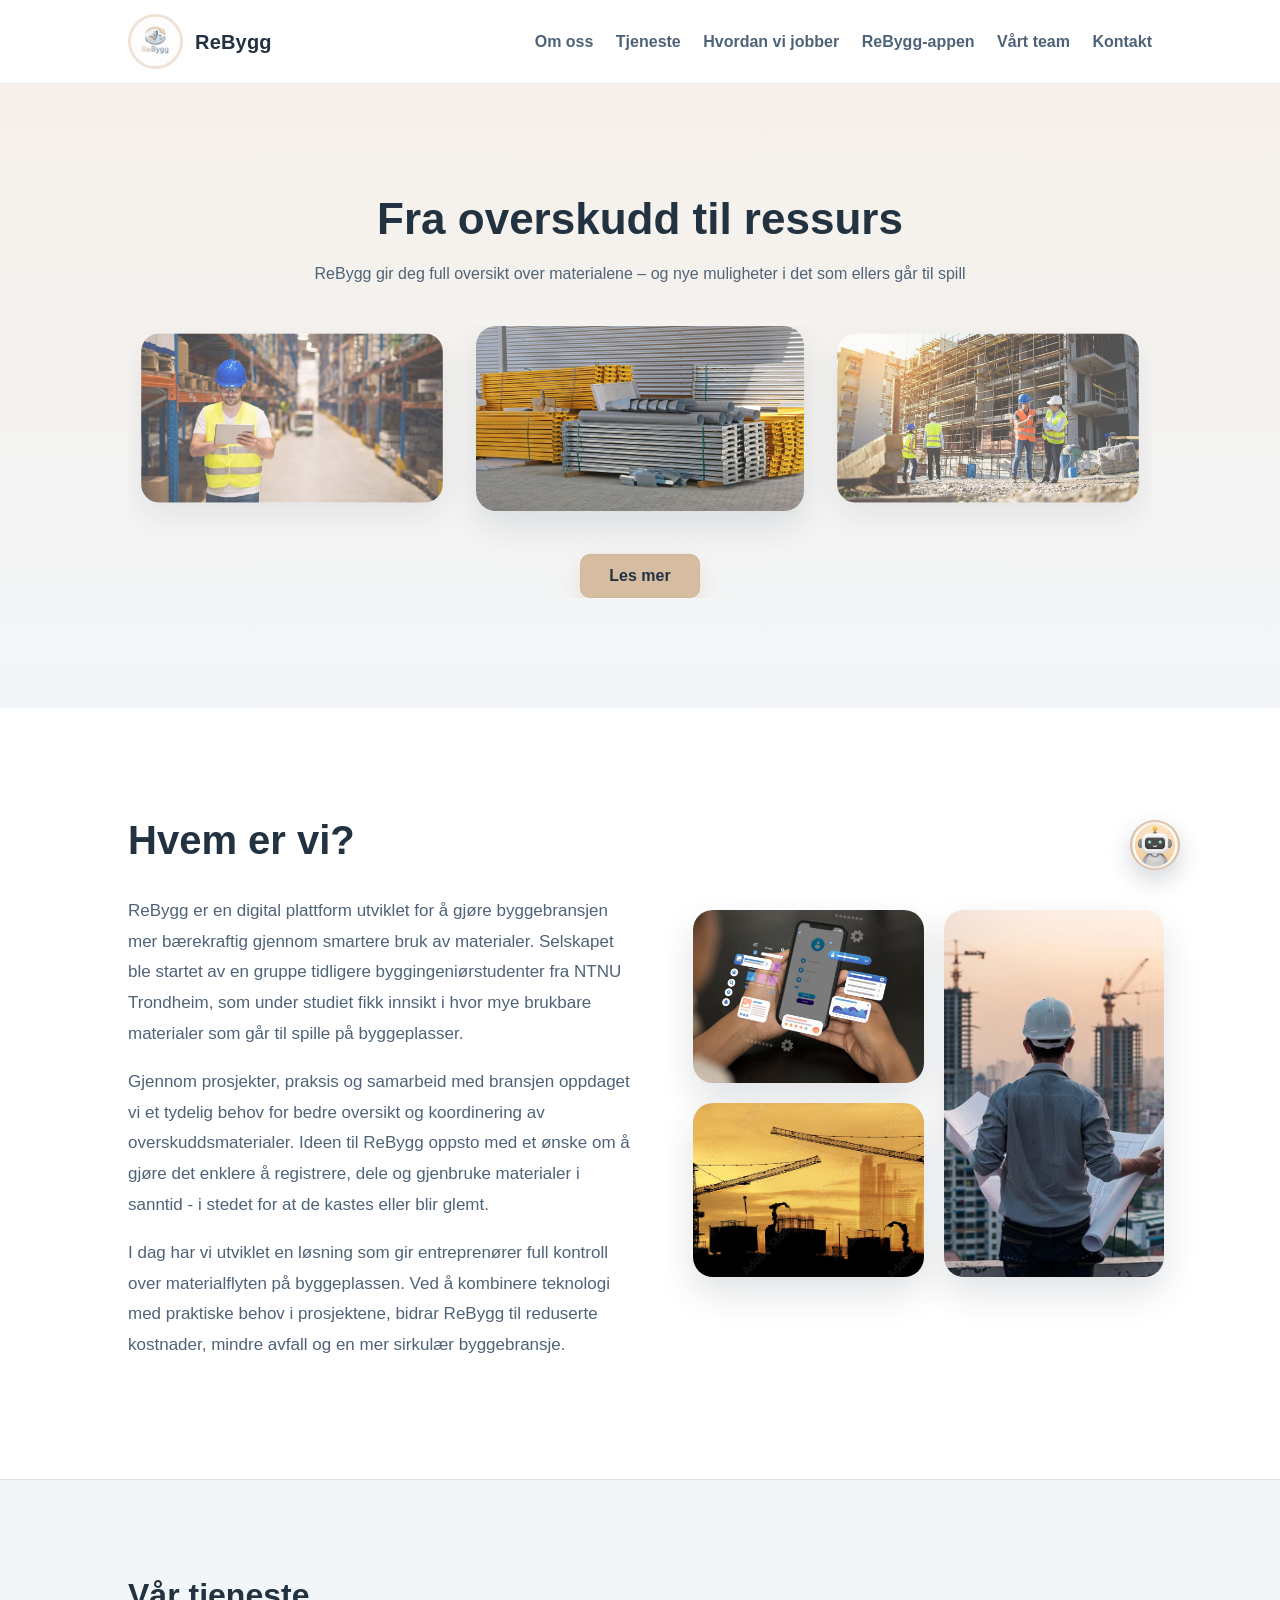
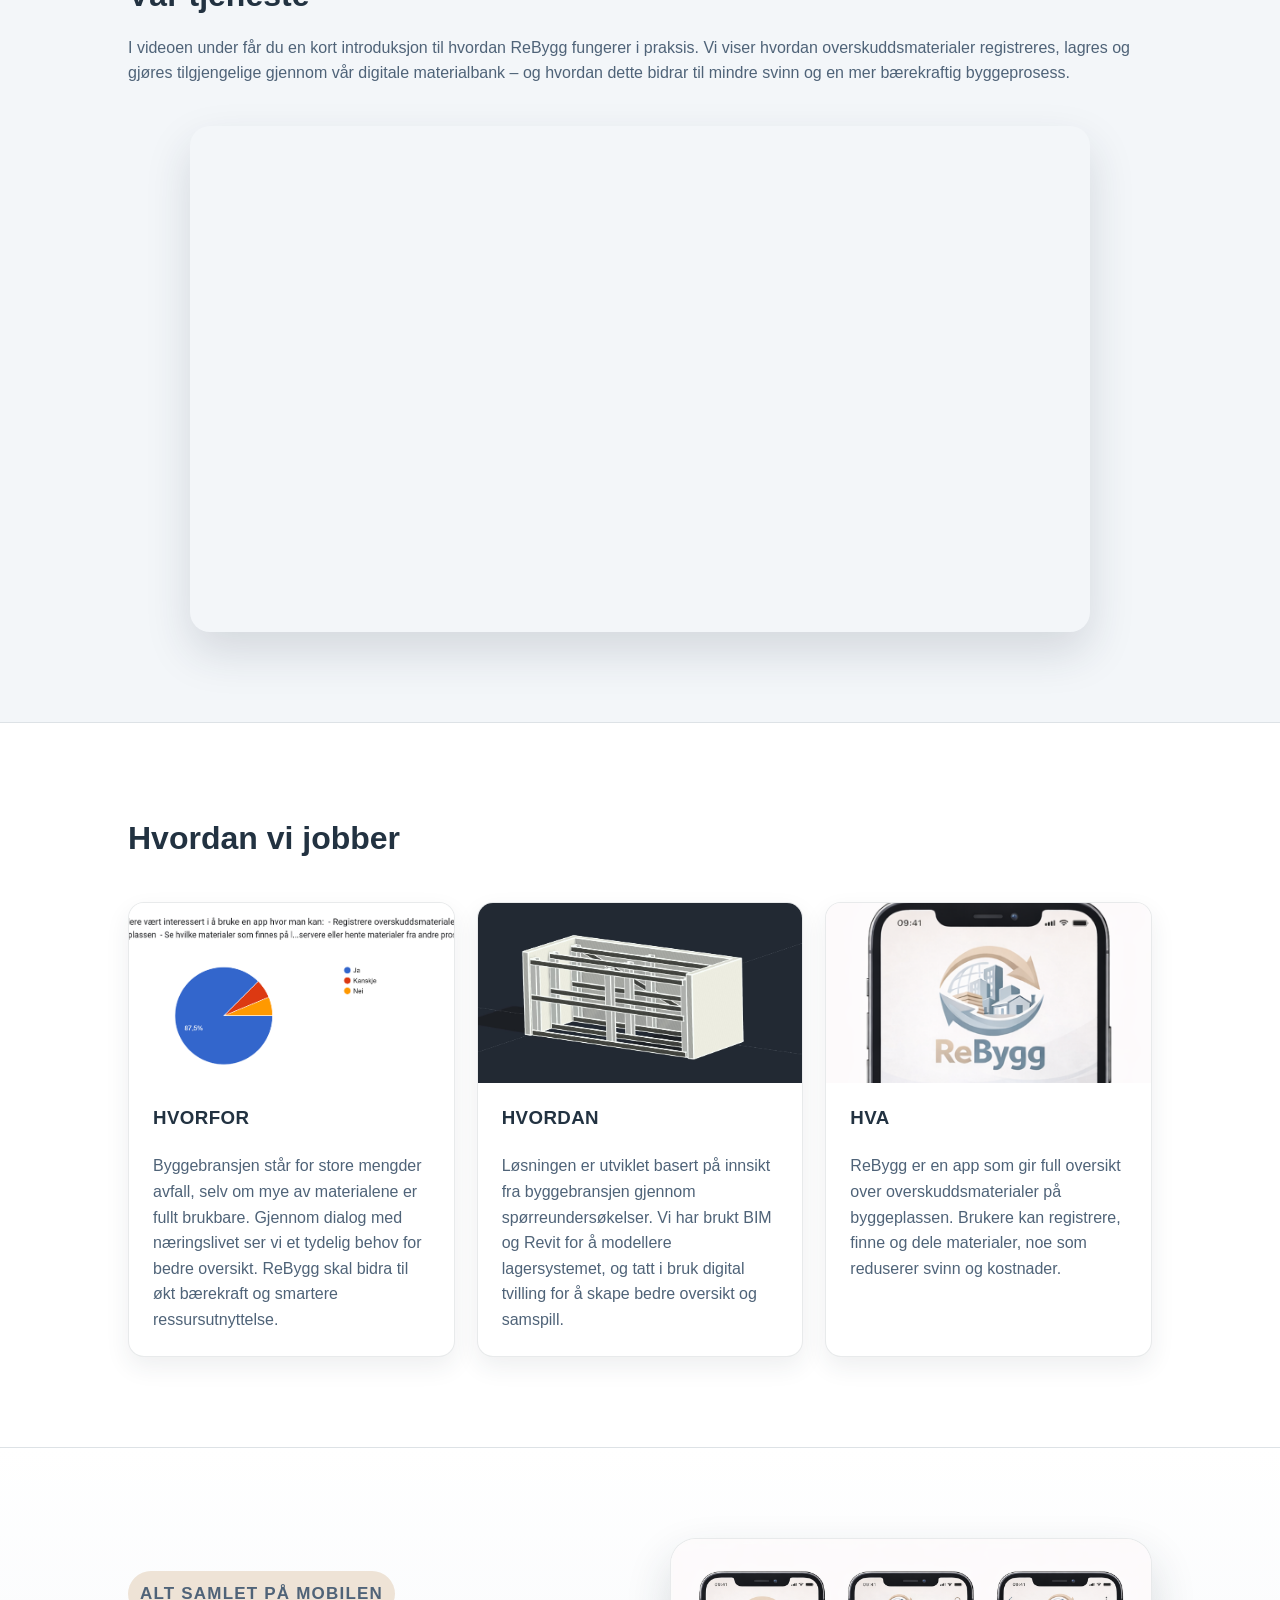
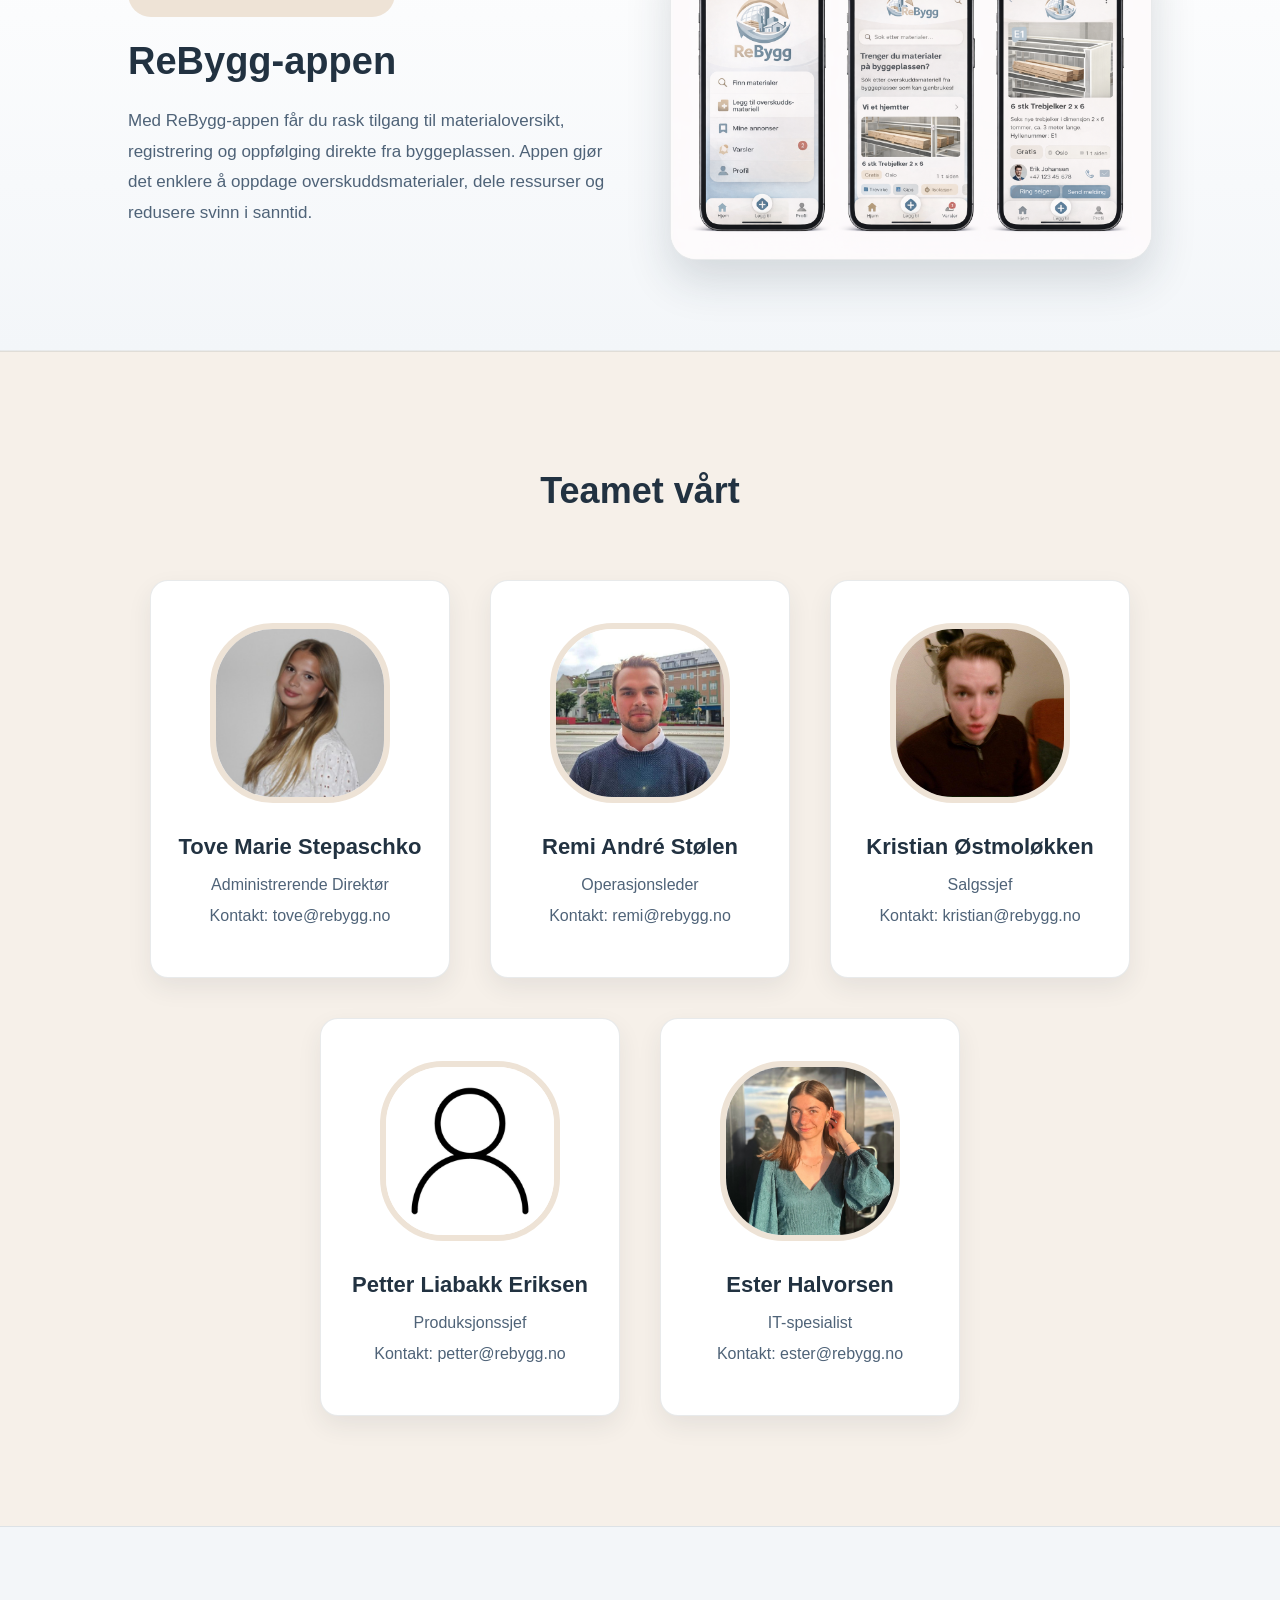
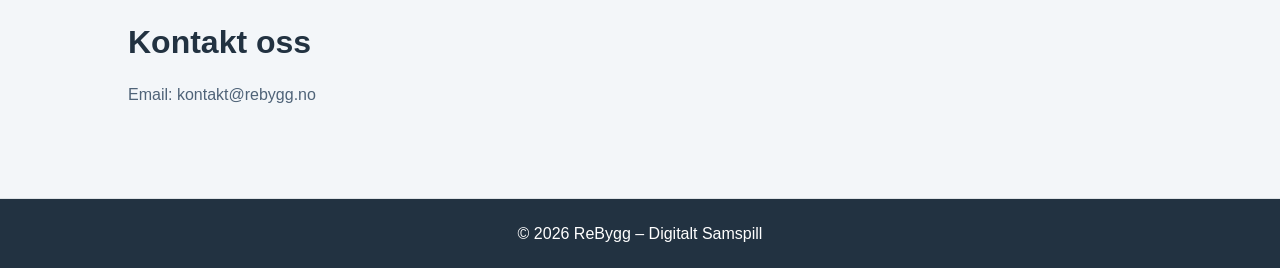
==== index.html @ f6a689b4 "added chatbot" ====
<!DOCTYPE html>
<html lang="no">
<head>
    <meta charset="UTF-8">
    <meta name="viewport" content="width=device-width, initial-scale=1.0">
    <title>ReBygg</title>
    <link rel="stylesheet" href="style.css">
</head>
<body>

    <header>
        <div class="container">
            
            <!-- LOGO -->
            <a href="#" class="logo">
                <img src="logo.png" alt="ReBygg logo" class="logo-img">
                <span class="logo-text">ReBygg</span>
            </a>

            <nav>
                <a href="#about">Om oss</a>
                <a href="#service">Tjeneste</a>
                <a href="#process">Hvordan vi jobber</a>
                <a href="#app">ReBygg-appen</a>
                <a href="#team">Vårt team</a>
                <a href="#contact">Kontakt</a>
            </nav>
        </div>
    </header>

    <section class="hero">
        <div class="container">
            <h1>Fra overskudd til ressurs</h1>
            <p>ReBygg gir deg full oversikt over materialene – og nye muligheter i det som ellers går til spill</p>
            
           <div class="carousel">
                <div class="carousel-track">
                    <div class="carousel-slide"><img src="bilde1.jpg" alt="Bilde 1"></div>
                    <div class="carousel-slide"><img src="bilde2.jpg" alt="Bilde 2"></div>
                    <div class="carousel-slide"><img src="bilde3.jpg" alt="Bilde 3"></div>
                    <div class="carousel-slide"><img src="bilde4.png" alt="Bilde 4"></div>
                    <div class="carousel-slide"><img src="bilde5.jpg" alt="Bilde 5"></div>
                    <div class="carousel-slide"><img src="bilde6.jpg" alt="Bilde 6"></div>
                    <div class="carousel-slide"><img src="bilde7.jpg" alt="Bilde 7"></div>
                    <div class="carousel-slide"><img src="bilde8.jpg" alt="Bilde 8"></div>
                    <div class="carousel-slide"><img src="bilde9.jpg" alt="Bilde 9"></div>
                    <div class="carousel-slide"><img src="bilde10.png" alt="Bilde 10"></div>
    <           /div>
            </div>

            <br>
            <button id="knapp">Les mer</button>
        </div>
    </section>

    <section id="about" class="section about-section">
        <div class="container about-layout">

            <div class="about-text">
                <h2>Hvem er vi?</h2>
                <p>
                    ReBygg er en digital plattform utviklet for å gjøre 
                    byggebransjen mer bærekraftig gjennom smartere bruk av materialer. Selskapet ble startet 
                    av en gruppe tidligere byggingeniørstudenter fra NTNU Trondheim, som under studiet fikk 
                    innsikt i hvor mye brukbare materialer som går til spille på byggeplasser.
                </p>

                <p>
                    Gjennom prosjekter, praksis og samarbeid med bransjen oppdaget vi et 
                    tydelig behov for bedre oversikt og koordinering av overskuddsmaterialer. 
                    Ideen til ReBygg oppsto med et ønske om å gjøre det enklere å registrere, dele og 
                    gjenbruke materialer i sanntid - i stedet for at de kastes eller blir glemt.
                </p>

                <p>
                    I dag har vi utviklet en løsning som gir entreprenører full kontroll over 
                    materialflyten på byggeplassen. Ved å kombinere teknologi med praktiske behov i prosjektene,
                     bidrar ReBygg til reduserte kostnader, mindre avfall og en mer sirkulær byggebransje.
                </p>
            </div>

            <div class="about-images">
                <div class="about-img about-img-1">
                    <img src="hvemervi1.png" alt="ReBygg prosjektbilde 1">
                </div>

                <div class="about-img about-img-2">
                    <img src="hvemervi2.jpg" alt="ReBygg prosjektbilde 2">
                </div>

                <div class="about-img about-img-3">
                    <img src="hvemervi3.png" alt="ReBygg prosjektbilde 3">
                </div>
            </div>

        </div>
    </section>

    <section id="service" class="section light">
    <div class="container">
        <h2>Vår tjeneste</h2>
        <p>
            I videoen under får du en kort introduksjon til hvordan ReBygg fungerer i praksis. 
            Vi viser hvordan overskuddsmaterialer registreres, lagres og gjøres tilgjengelige gjennom vår digitale materialbank – og hvordan dette bidrar til mindre svinn og en mer bærekraftig byggeprosess.
        </p>

        <!-- VIDEO CONTAINER -->
        <div class="video-wrapper">
            <iframe 
                src="https://www.youtube.com/embed/dQw4w9WgXcQ" 
                title="ReBygg presentasjon"
                frameborder="0"
                allowfullscreen>
            </iframe>
        </div>
    </div>
</section>

    <section id="process" class="section">
    <div class="container">
        <h2>Hvordan vi jobber</h2>

        <div class="cards">

            <!-- WHY -->
            <div class="card process-card">
                <div class="card-img">
                    <img src="undersokelse.png" alt="Bærekraft og materialsvinn">
                </div>
                <h3>HVORFOR</h3>
                <p>
                    Byggebransjen står for store mengder avfall, selv om mye av materialene er fullt brukbare.
Gjennom dialog med næringslivet ser vi et tydelig behov for bedre oversikt.
ReBygg skal bidra til økt bærekraft og smartere ressursutnyttelse.
                </p>
            </div>

            <!-- HOW -->
            <div class="card process-card">
                <div class="card-img">
                    <img src="revit.jpg" alt="Revit og BIM modell">
                </div>
                <h3>HVORDAN</h3>
                <p>
                    Løsningen er utviklet basert på innsikt fra byggebransjen gjennom spørreundersøkelser.
                    Vi har brukt BIM og Revit for å modellere lagersystemet,
                    og tatt i bruk digital tvilling for å skape bedre oversikt og samspill.
                </p>
            </div>

            <!-- WHAT -->
            <div class="card process-card">
                <div class="card-img">
                    <img src="litenapp.png" alt="ReBygg app">
                </div>
                <h3>HVA</h3>
                <p>
                    ReBygg er en app som gir full oversikt over overskuddsmaterialer på byggeplassen.
                    Brukere kan registrere, finne og dele materialer, noe som reduserer svinn og kostnader.
                </p>
            </div>

        </div>
    </div>
</section>

<section id="app" class="section app-section">
    <div class="container app-layout">

        <div class="app-text">
            <p class="app-kicker">Alt samlet på mobilen</p>
            <h2>ReBygg-appen</h2>
            <p>
                Med ReBygg-appen får du rask tilgang til materialoversikt, registrering og oppfølging
                direkte fra byggeplassen. Appen gjør det enklere å oppdage overskuddsmaterialer,
                dele ressurser og redusere svinn i sanntid.
            </p>
        </div>

        <div class="app-image">
            <img src="app.png" alt="Visning av ReBygg-appen">
        </div>

    </div>
</section>


  <!-- TEAM SECTION -->
     <section id="team" class="team">
        <div class="container">
            <h2>Teamet vårt</h2>

            <div class="team-grid">

                <div class="team-card">
                    <img src="tove.jpg" alt="Tove Marie Stepaschko">
                    <h3>Tove Marie Stepaschko</h3>
                    <p>Administrerende Direktør</p>
                    <p>Kontakt: tove@rebygg.no</p>
                </div>

                <div class="team-card">
                    <img src="remi.jpg" alt="Remi André Stølen">
                    <h3>Remi André Stølen</h3>
                    <p>Operasjonsleder</p>
                    <p>Kontakt: remi@rebygg.no</p>
                </div>

                <div class="team-card">
                    <img src="kristian.jpg" alt="Kristian Østmoløkken">
                    <h3>Kristian Østmoløkken</h3>
                    <p>Salgssjef</p>
                    <p>Kontakt: kristian@rebygg.no</p>
                </div>

                <div class="team-card">
                    <img src="profile-icon.jpg" alt="Petter Liabakk Eriksen">
                    <h3>Petter Liabakk Eriksen</h3>
                    <p>Produksjonssjef</p>
                    <p>Kontakt: petter@rebygg.no</p>
                </div>

                <div class="team-card">
                    <img src="ester.jpg" alt="Ester Halvorsen">
                    <h3>Ester Halvorsen</h3>
                    <p>IT-spesialist</p>
                    <p>Kontakt: ester@rebygg.no</p>
                </div>

            </div>
        </div>
    </section>

    <section id="contact" class="section light">
        <div class="container">
            <h2>Kontakt oss</h2>
            <p>Email: kontakt@rebygg.no</p>
        </div>
    </section>

  

    <footer>
        <p>© 2026 ReBygg – Digitalt Samspill</p>
    </footer>

<button id="chatBtn" class="chat-btn">
    <img src="chatbot3.png" alt="Chat">
</button>

<div id="chatBox" class="chat-box">

    <!-- Header -->
    <div class="chat-header">
        <span>ReBygg-botten</span>
        <button id="closeChat">✕</button>
    </div>

    <!-- Meldinger -->
    <div class="chat-messages" id="chatMessages">
    <div class="bot-message" id="botMessage"></div>
</div>
    <!-- Knapper -->
   <div class="chat-options" id="chatOptions">
    <button class="chat-option" data-question="Hva er ReBygg?">Hva er ReBygg?</button>
    <button class="chat-option" data-question="Hvordan fungerer appen?">Hvordan fungerer appen?</button>
    <button class="chat-option" data-question="Hvorfor er dette bærekraftig?">Hvorfor er dette bærekraftig?</button>
    <button class="chat-option" data-question="Kontakt oss">Kontakt oss</button>
</div>

</div>

<button id="toTopBtn" class="to-top-btn" aria-label="Til toppen">↑</button>

    <script src="script.js"></script>
</body>
</html>
---- style.css ----
/* =======================
   REBYGG – NYTT TEMA (LOGO-PALETT)
   Beige/sand + blågrå
   ======================= */

:root{
  /* Hovedpalett (fra logo) */
  --sand-50:  #f6f0e9;
  --sand-100: #eee3d6;
  --sand-200: #e3d2bf;
  --sand-300: #d6bda1;

  --slate-50:  #f3f6f9;
  --slate-100: #e7edf3;
  --slate-200: #cfd9e3;
  --slate-300: #aebdcd;
  --slate-500: #7f93a8;
  --slate-700: #4f6378;
  --slate-900: #223241;

  /* Brukes i UI */
  --bg:        #ffffff;
  --surface:   var(--slate-50);
  --surface-2: var(--sand-50);

  --text:      var(--slate-900);
  --muted:     var(--slate-700);

  --accent:    var(--sand-300);   /* “sand” CTA */
  --accent-2:  var(--slate-500);  /* blågrå */
  --border:    rgba(34,50,65,0.10);

  --shadow:    0 14px 35px rgba(34,50,65,0.10);
  --shadow-sm: 0 10px 25px rgba(34,50,65,0.08);

  --radius:    16px;
  --radius-sm: 12px;
}

*{
  margin: 0;
  padding: 0;
  box-sizing: border-box;
}

html{
  scroll-behavior: smooth;
}

body{
  font-family: Arial, sans-serif;
  line-height: 1.6;
  background: var(--bg);
  color: var(--text);
}

.container{
  width: 80%;
  margin: auto;
}

/* ---------------- HEADER ---------------- */

header{
  background: rgba(255,255,255,0.86);
  border-bottom: 1px solid var(--border);
  padding: 14px 0;
  position: sticky;
  top: 0;
  z-index: 1000;
  backdrop-filter: blur(10px);
}

header .container{
  display: flex;
  justify-content: space-between;
  align-items: center;
  gap: 18px;
}

/* Logo-område (tekst + bilde) */
.logo{
  display: flex;
  align-items: center;
  gap: 12px;
  color: var(--text);
  letter-spacing: 0.2px;
}

/* Selve logo-bildet (øverst venstre) */
.logo-img {
    height: 55px;
    width: 55px;
    object-fit: cover;
    border-radius: 50%;
    border: 3px solid #eee3d6; /* sand-farge fra paletten */
}

/* Hvis du fortsatt vil vise firmatekst ved siden av logoen */
.logo-text{
  font-size: 20px;
  font-weight: 700;
}

nav a{
  color: var(--slate-700);
  margin-left: 18px;
  text-decoration: none;
  transition: 0.2s ease;
  font-weight: 600;
}

nav a:hover{
  color: var(--slate-900);
  opacity: 0.95;
}

/* ---------------- HERO ---------------- */

.hero{
  background: linear-gradient(180deg, var(--sand-50), var(--slate-50));
  padding: 110px 0;
  text-align: center;
}

.hero h1{
  font-size: 44px;
  line-height: 1.15;
  margin-bottom: 16px;
  color: var(--slate-900);
}

.hero p{
  color: var(--muted);
  max-width: 760px;
  margin: 0 auto;
}

.hero button{
  margin-top: 18px;
  padding: 12px 28px;
  background: var(--accent);
  color: var(--slate-900);
  border: 1px solid rgba(0,0,0,0.04);
  cursor: pointer;
  font-size: 16px;
  border-radius: 10px;
  font-weight: 700;
  transition: 0.2s ease;
  box-shadow: 0 10px 22px rgba(214,189,161,0.35);
}

.hero button:hover{
  transform: translateY(-2px);
  filter: brightness(0.98);
}

/* ---------------- SECTIONS ---------------- */

.section{
  padding: 90px 0;
}

.section h2{
  font-size: 32px;
  margin-bottom: 14px;
  color: var(--slate-900);
}

.section p{
  color: var(--muted);
}

.light{
  background: var(--surface);
  border-top: 1px solid var(--border);
  border-bottom: 1px solid var(--border);
}

/* ---------------- “HVORDAN VI JOBBER” CARDS ---------------- */

.cards{
  display: flex;
  gap: 22px;
  margin-top: 38px;
}

.card{
  background: #fff;
  padding: 32px;
  flex: 1;
  border-radius: var(--radius);
  border: 1px solid var(--border);
  box-shadow: var(--shadow-sm);
  transition: 0.2s ease;
}

.card h3{
  color: var(--slate-900);
  margin-bottom: 10px;
  letter-spacing: 0.4px;
}

.card p{
  color: var(--muted);
}

.card:hover{
  transform: translateY(-5px);
  box-shadow: var(--shadow);
}

/* ---------------- TEAM SECTION ---------------- */

.team{
  padding: 110px 0;
  background: var(--surface-2);
  text-align: center;
  border-top: 1px solid var(--border);
}

.team h2{
  margin-bottom: 60px;
  font-size: 36px;
  color: var(--slate-900);
}

.team-grid{
  display: flex;
  flex-wrap: wrap;
  justify-content: center;
  gap: 40px;
  max-width: 1040px;
  margin: 0 auto;
}

.team-card{
  background: #fff;
  padding: 42px 22px;
  border-radius: 18px;
  width: 300px;
  border: 1px solid var(--border);
  box-shadow: var(--shadow-sm);
  transition: 0.25s ease;
}

.team-card:hover{
  transform: translateY(-6px);
  box-shadow: var(--shadow);
}

.team-card img{
  width: 180px;
  height: 180px;
  border-radius: 35%;
  object-fit: cover;
  margin-bottom: 18px;
  transition: 0.3s ease;
  border: 6px solid var(--sand-100);
}

.team-card h3{
  font-size: 22px;
  margin-bottom: 8px;
  color: var(--slate-900);
}

.team-card p{
  margin-bottom: 6px;
  color: var(--muted);
}

/* ---------------- FOOTER ---------------- */

footer{
  background: var(--slate-900);
  color: #fff;
  text-align: center;
  padding: 22px;
}

/* ---------------- RESPONSIVE ---------------- */

@media (max-width: 900px){
  .cards{
    flex-direction: column;
  }

  .hero h1{
    font-size: 38px;
  }
}

@media (max-width: 650px){
  .container{
    width: 90%;
  }

  header .container{
    flex-direction: column;
    align-items: flex-start;
  }

  nav{
    width: 100%;
  }

  nav a{
    margin-left: 0;
    margin-right: 14px;
    display: inline-block;
    padding: 6px 0;
  }

  .team-card img{
  width: 100px;
  height: 100px;
  border-radius: 50%; /* valgfritt: gjør dem runde */
  object-fit: cover;
  margin-bottom: 18px;
  border: 4px solid var(--sand-100);
  }
}

/* ---------------- VIDEO SECTION ---------------- */

.video-wrapper {
    margin-top: 40px;
    position: relative;
    width: 100%;
    max-width: 900px;
    margin-left: auto;
    margin-right: auto;
    aspect-ratio: 16 / 9;
    border-radius: 20px;
    overflow: hidden;
    box-shadow: 0 20px 45px rgba(34,50,65,0.15);
}

.video-wrapper iframe {
    width: 100%;
    height: 100%;
    border: none;
}

/* 🔥 KARUSELL */

/* 🔥 KARUSELL */

/* ---------------- KARUSELL ---------------- */

.carousel {
  width: min(100%, 1500px);
  margin: 40px auto 0;
  overflow: hidden;
  position: relative;
}

.carousel-track {
  display: flex;
  gap: 20px;
  transition: transform 0.6s ease;
  align-items: center;
}

.carousel-slide {
  flex: 0 0 calc((100% - 40px) / 3); /* 3 bilder på desktop */
  aspect-ratio: 16 / 9; /* stående bilder */
  border-radius: 20px;
  overflow: hidden;
  opacity: 0.55;
  transform: scale(0.9);
  transition: transform 0.5s ease, opacity 0.5s ease;
  box-shadow: 0 14px 35px rgba(34,50,65,0.12);
  background: var(--surface);
}

.carousel-slide img {
  width: 100%;
  height: 100%;
  object-fit: cover;
  display: block;
}

/* Midtbilde i fokus */
.carousel-slide.center {
  opacity: 1;
  transform: scale(1);
}

/* Litt mindre fokus på sidene */
.carousel-slide.side {
  opacity: 0.7;
  transform: scale(0.92);
}

@media (max-width: 768px) {
  .carousel {
    width: min(100%, 420px);
  }

  .carousel-track {
    gap: 0;
  }

  .carousel-slide {
    flex: 0 0 100%; /* 1 bilde om gangen */
    aspect-ratio: 3 / 4;
    opacity: 1;
    transform: scale(1);
    border-radius: 18px;
  }
}

/* ---------------- ABOUT / HVEM ER VI ---------------- */

.about-section {
  padding: 100px 0;
}

.about-layout {
  display: grid;
  grid-template-columns: 1.1fr 1fr;
  gap: 60px;
  align-items: center;
}

.about-text h2 {
  font-size: 40px;
  margin-bottom: 24px;
  color: var(--slate-900);
}

.about-text p {
  color: var(--muted);
  margin-bottom: 18px;
  line-height: 1.8;
  font-size: 17px;
}

/* Bildecollage */
.about-images {
  display: grid;
  grid-template-columns: 1fr 0.9fr;
  grid-template-rows: 1fr 1fr;
  gap: 20px;
  align-items: stretch;
}

/* Felles bildestil */
.about-img {
  overflow: hidden;
  border-radius: 20px;
  box-shadow: 0 16px 35px rgba(34,50,65,0.14);
  background: var(--surface);
}

.about-img img {
  width: 100%;
  height: 100%;
  display: block;
  object-fit: cover;
}

/* Øverst venstre */
.about-img-1 {
  grid-column: 1;
  grid-row: 1;
  aspect-ratio: 4 / 3;
}

/* Nederst venstre */
.about-img-2 {
  grid-column: 1;
  grid-row: 2;
  aspect-ratio: 4 / 3;
}

/* Høyt bilde til høyre */
.about-img-3 {
  grid-column: 2;
  grid-row: 1 / span 2;
  aspect-ratio: 3 / 5;
}

/* ---------------- RESPONSIVE ---------------- */

@media (max-width: 950px) {
  .about-layout {
    grid-template-columns: 1fr;
    gap: 40px;
  }

  .about-images {
    max-width: 700px;
    margin: 0 auto;
  }
}

@media (max-width: 650px) {
  .about-text h2 {
    font-size: 32px;
  }

  .about-images {
    grid-template-columns: 1fr;
    grid-template-rows: auto;
    gap: 18px;
  }

  .about-img-1,
  .about-img-2,
  .about-img-3 {
    grid-column: auto;
    grid-row: auto;
    aspect-ratio: 16 / 10;
  }
}

/* ---------------- REBYGG-APPEN ---------------- */

.app-section{
  background: linear-gradient(180deg, #fff, var(--surface));
  border-top: 1px solid var(--border);
  border-bottom: 1px solid var(--border);
}

.app-layout{
  display: grid;
  grid-template-columns: 1fr 1fr;
  gap: 60px;
  align-items: center;
}

.app-text h2{
  font-size: 38px;
  margin-bottom: 14px;
  color: var(--slate-900);
}

.app-kicker{
  display: inline-block;
  margin-bottom: 14px;
  font-size: 13px;
  font-weight: 700;
  letter-spacing: 1.2px;
  text-transform: uppercase;
  color: var(--slate-700);
  background: var(--sand-100);
  padding: 8px 12px;
  border-radius: 999px;
}

.app-text p{
  font-size: 17px;
  line-height: 1.8;
  color: var(--muted);
  max-width: 560px;
}

.app-image{
  display: flex;
  justify-content: center;
}

.app-image img{
  width: 100%;
  max-width: 1500px;
  border-radius: 26px;
  box-shadow: 0 20px 45px rgba(34,50,65,0.16);
  border: 1px solid var(--border);
  background: #fff;
}

/* Responsive */
@media (max-width: 950px){
  .app-layout{
    grid-template-columns: 1fr;
    gap: 36px;
    text-align: center;
  }

  .app-text p{
    margin: 0 auto;
  }

  .app-image img{
    max-width: 320px;
  }
}

/* ---------------- HEADER BUTTON ---------------- */

.nav-button{
  margin-left: 18px;
  padding: 10px 18px;
  background: var(--accent);
  color: var(--slate-900);
  border-radius: 999px;
  text-decoration: none;
  font-weight: 700;
  font-size: 14px;
  border: 1px solid rgba(0,0,0,0.05);
  transition: all 0.2s ease;
  box-shadow: 0 8px 18px rgba(214,189,161,0.35);
}

.nav-button:hover{
  transform: translateY(-2px);
  filter: brightness(0.97);
}

.nav-button{
  display: inline-block;
  margin-top: 10px;
}

/* ---------------- PROCESS CARDS MED BILDE ---------------- */

.process-card{
  padding: 0;
  overflow: hidden;
}

/* Bilde øverst */
.card-img{
  width: 100%;
  height: 180px;
  overflow: hidden;
}

.card-img img{
  width: 100%;
  height: 100%;
  object-fit: cover;
  display: block;
}

/* Tekst */
.process-card h3{
  padding: 20px 24px 0;
}

.process-card p{
  padding: 10px 24px 24px;
}

.logo{
  display: flex;
  align-items: center;
  gap: 12px;
  color: var(--text);
  letter-spacing: 0.2px;
  text-decoration: none; /* 🔥 fjerner understrek */
}

/* ---------------- SCROLL TO TOP BUTTON ---------------- */

.to-top-btn{
  position: fixed;
  bottom: 30px;
  right: 30px;
  width: 50px;
  height: 50px;
  border-radius: 50%;
  border: none;
  background: #d6bda1; /* 🔥 din farge */
  color: var(--slate-900);
  font-size: 20px;
  font-weight: bold;
  cursor: pointer;
  box-shadow: 0 10px 25px rgba(34,50,65,0.2);
  display: none;
  align-items: center;
  justify-content: center;
  transition: all 0.3s ease;
  z-index: 999;
}

.to-top-btn:hover{
  transform: translateY(-3px);
  filter: brightness(0.95);
}

/* ---------------- CHAT BUTTON ---------------- */

.chat-btn{
  position: fixed;
  bottom: 30px;
  right: 100px; /* litt til venstre for pilen */
  width: 50px;
  height: 50px;
  border-radius: 50%;
  border: none;
  background: var(--accent); /* samme som pil */
  display: flex;
  align-items: center;
  justify-content: center;
  cursor: pointer;
  box-shadow: 0 10px 25px rgba(34,50,65,0.2);
  transition: all 0.3s ease;
  z-index: 999;
}

.chat-btn img{
  width: 50px;
  height: 50px;
}

.chat-btn:hover{
  transform: translateY(-3px);
  filter: brightness(0.95);
}


/* ---------------- CHAT BOX ---------------- */
.chat-box{
  position: fixed;
  bottom: 100px;
  right: 30px;
  width: 320px;
  background: #fff;
  border-radius: 20px;
  box-shadow: 0 22px 45px rgba(34,50,65,0.18);
  border: 1px solid var(--border);
  overflow: hidden;
  z-index: 1000;

  opacity: 0;
  transform: translateY(20px) scale(0.95);
  pointer-events: none;
  transition: opacity 0.3s ease, transform 0.3s ease;
}

.chat-box.open{
  opacity: 1;
  transform: translateY(0) scale(1);
  pointer-events: auto;
}

/* Header */
.chat-header{
  background: linear-gradient(180deg, var(--sand-100), var(--accent));
  padding: 12px 14px;
  font-weight: 700;
  font-size: 14px; /* litt mindre */
  display: flex;
  justify-content: space-between;
  align-items: center;
  color: var(--slate-900);
  border-bottom: 1px solid rgba(34,50,65,0.08);
}

.chat-header button{
  background: rgba(255,255,255,0.35);
  border: none;
  width: 28px;
  height: 28px;
  border-radius: 50%;
  cursor: pointer;
  font-size: 14px;
  color: var(--slate-900);
  transition: all 0.2s ease;
}

.chat-header button:hover{
  background: rgba(255,255,255,0.6);
  transform: scale(1.05);
}

/* Meldinger */
.chat-messages{
  padding: 14px;
  max-height: 220px;
  overflow-y: auto;
  background: #fff;
  font-size: 13px; /* 🔥 mindre tekst */
  line-height: 1.4;
}

.bot-message{
  background: var(--surface);
  padding: 10px 12px;
  border-radius: 12px;
  margin-bottom: 10px;
  color: var(--slate-900);
  border: 1px solid rgba(34,50,65,0.06);
  box-shadow: 0 4px 10px rgba(34,50,65,0.04);
  font-size: 13px;
}

/* Knapper */
.chat-options{
  padding: 10px;
  display: flex;
  flex-direction: column;
  gap: 8px;
  background: linear-gradient(180deg, #fff, var(--sand-50));
  border-top: 1px solid rgba(34,50,65,0.06);
}

.chat-option{
  background: #fff;
  border: 1px solid rgba(34,50,65,0.08);
  padding: 10px 12px;
  border-radius: 10px;
  cursor: pointer;
  font-size: 13px; /* 🔥 mindre tekst */
  color: var(--slate-900);
  text-align: left;
  transition: all 0.22s ease;
  box-shadow: 0 4px 8px rgba(34,50,65,0.04);
}

.chat-option:hover{
  background: var(--accent);
  transform: translateY(-1px);
  box-shadow: 0 8px 16px rgba(34,50,65,0.08);
}

.user-message{
  background: var(--accent);
  color: var(--slate-900);
  padding: 10px 12px;
  border-radius: 12px;
  margin-bottom: 10px;
  margin-left: auto;
  max-width: 85%;
  width: fit-content;
  box-shadow: 0 4px 10px rgba(34,50,65,0.04);
  font-size: 13px;
}
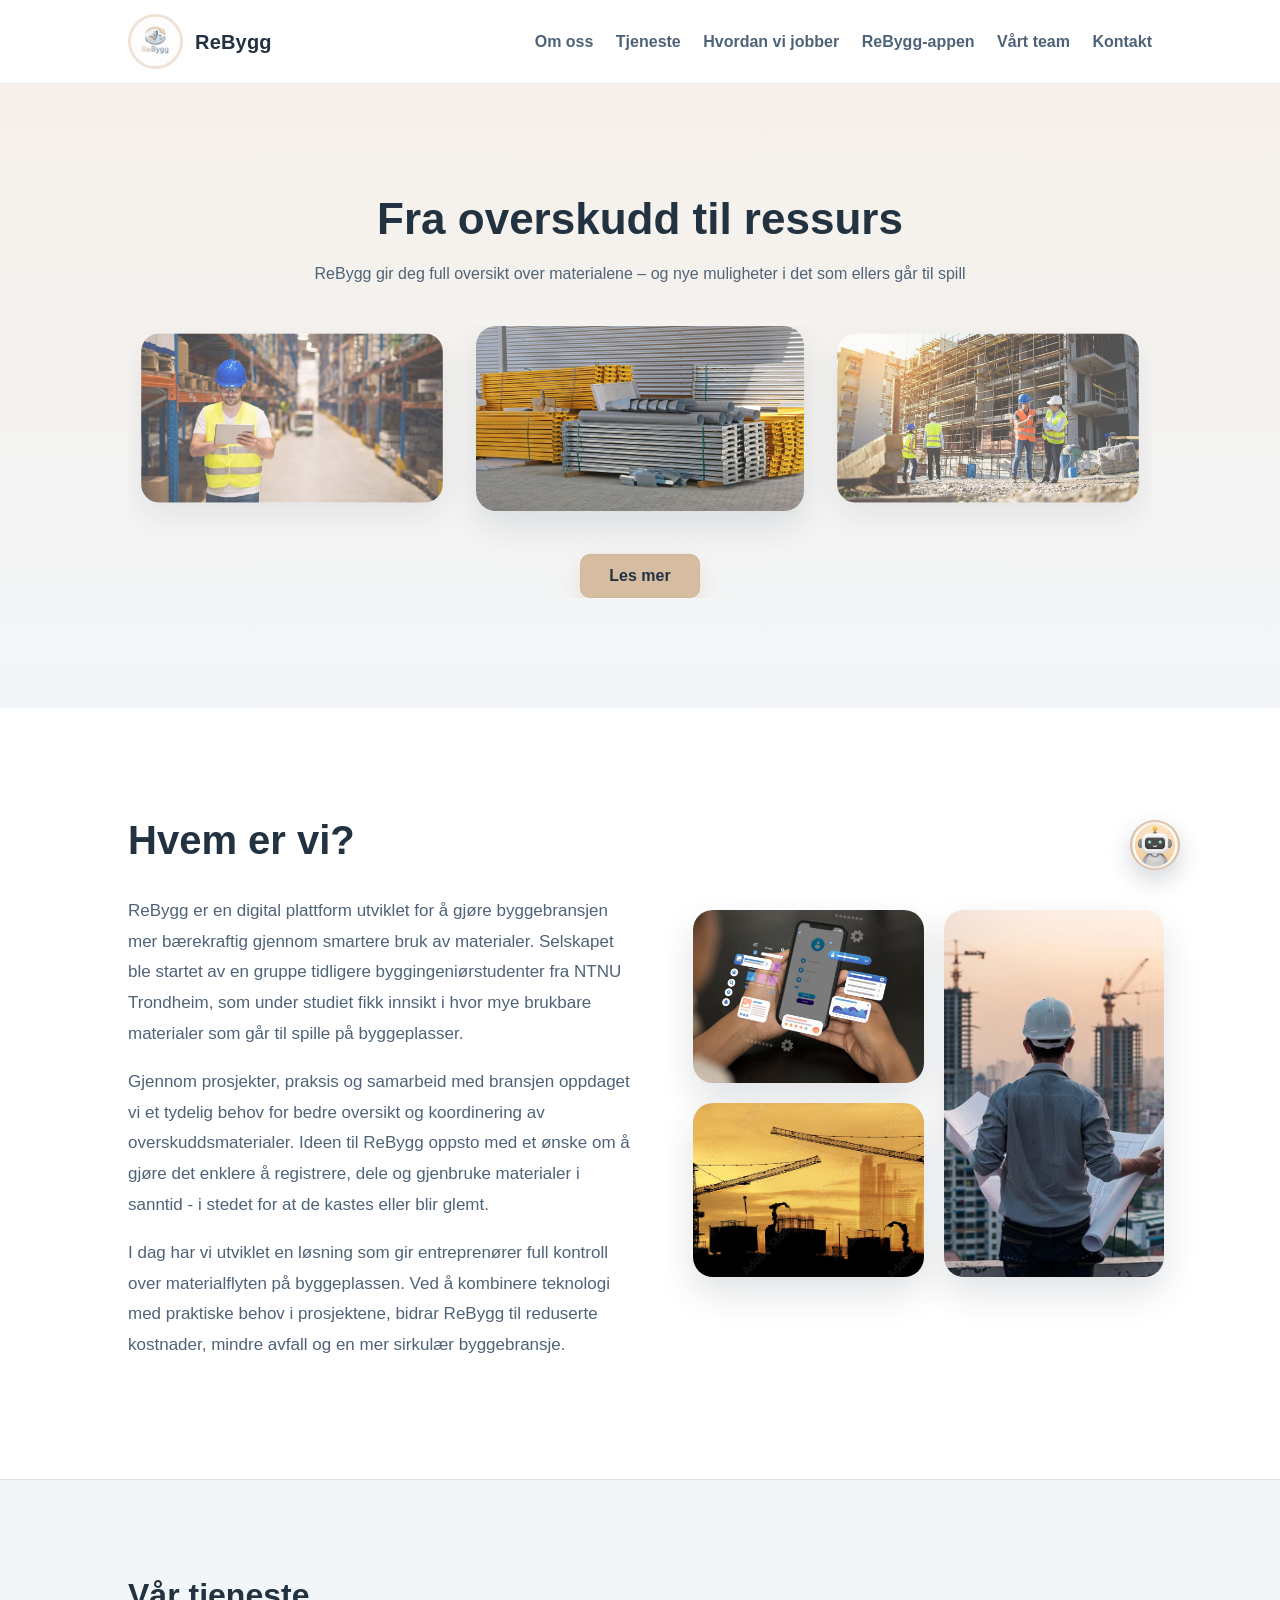
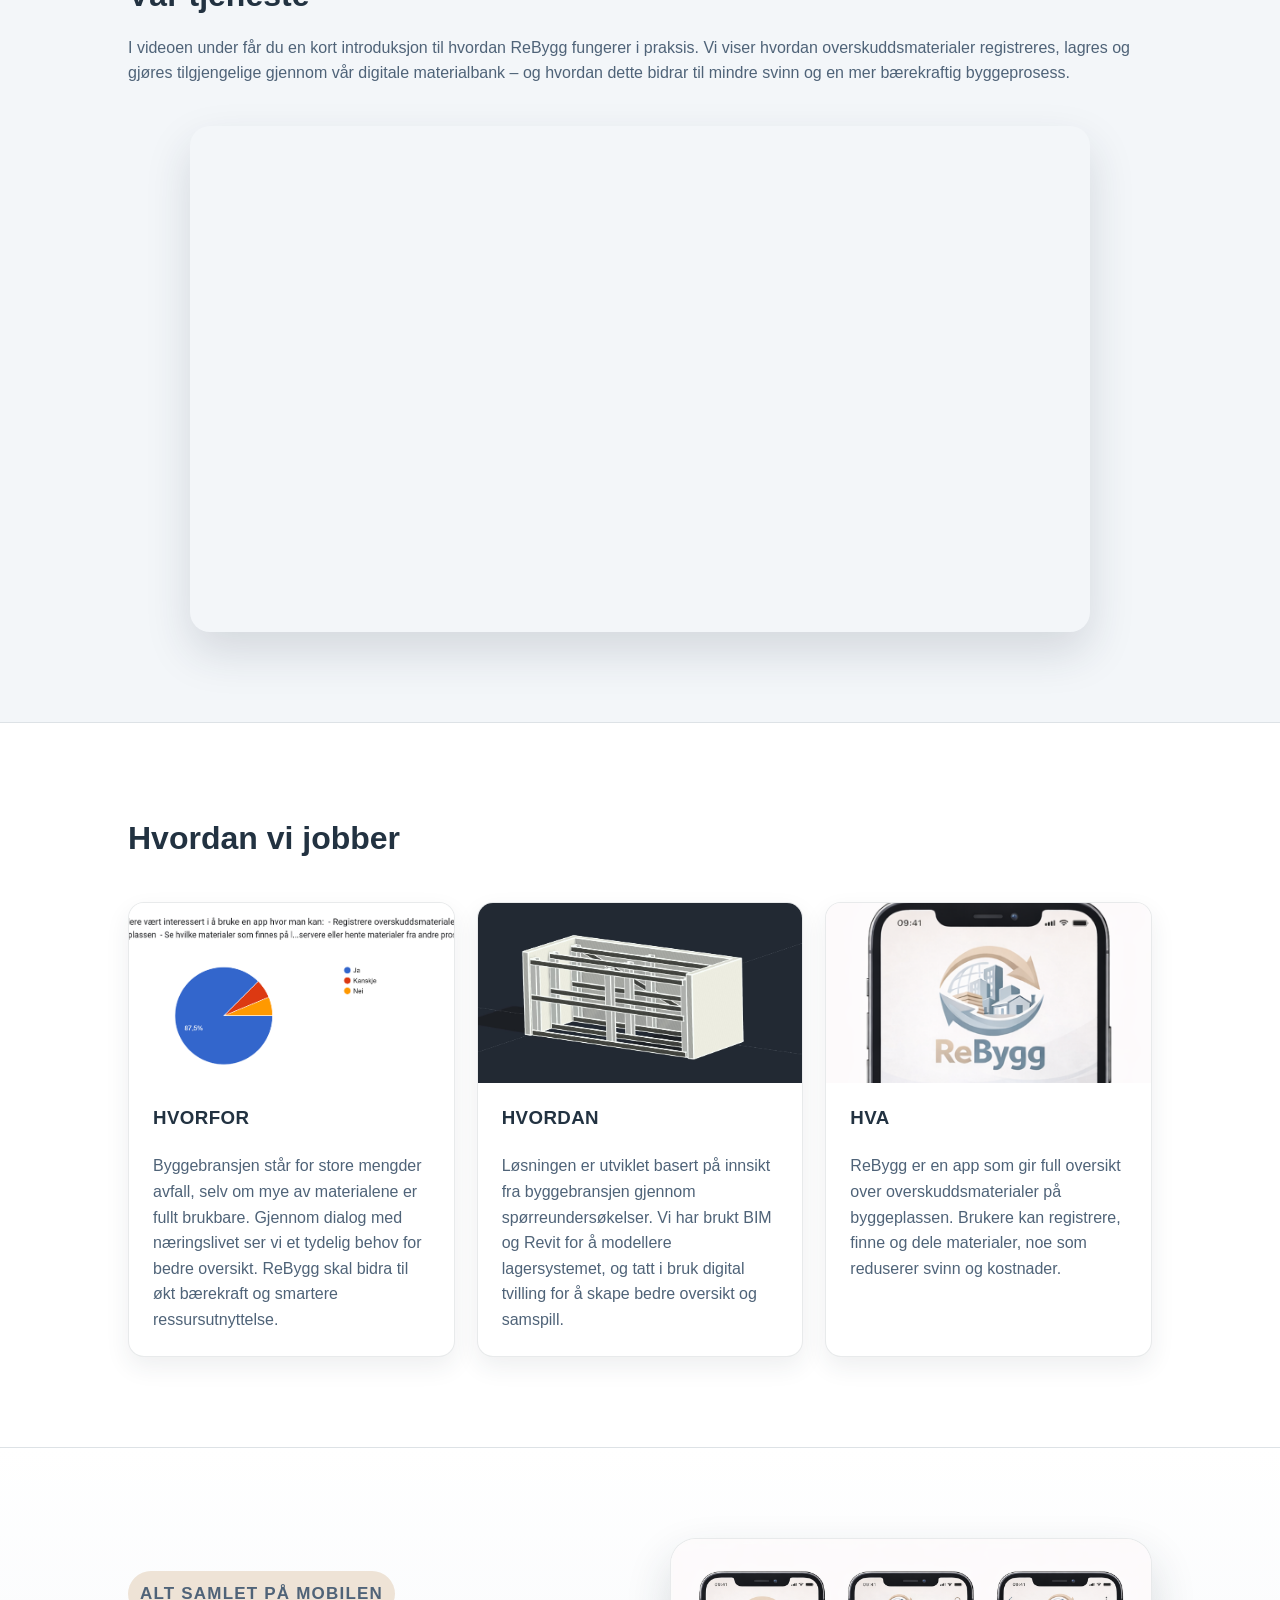
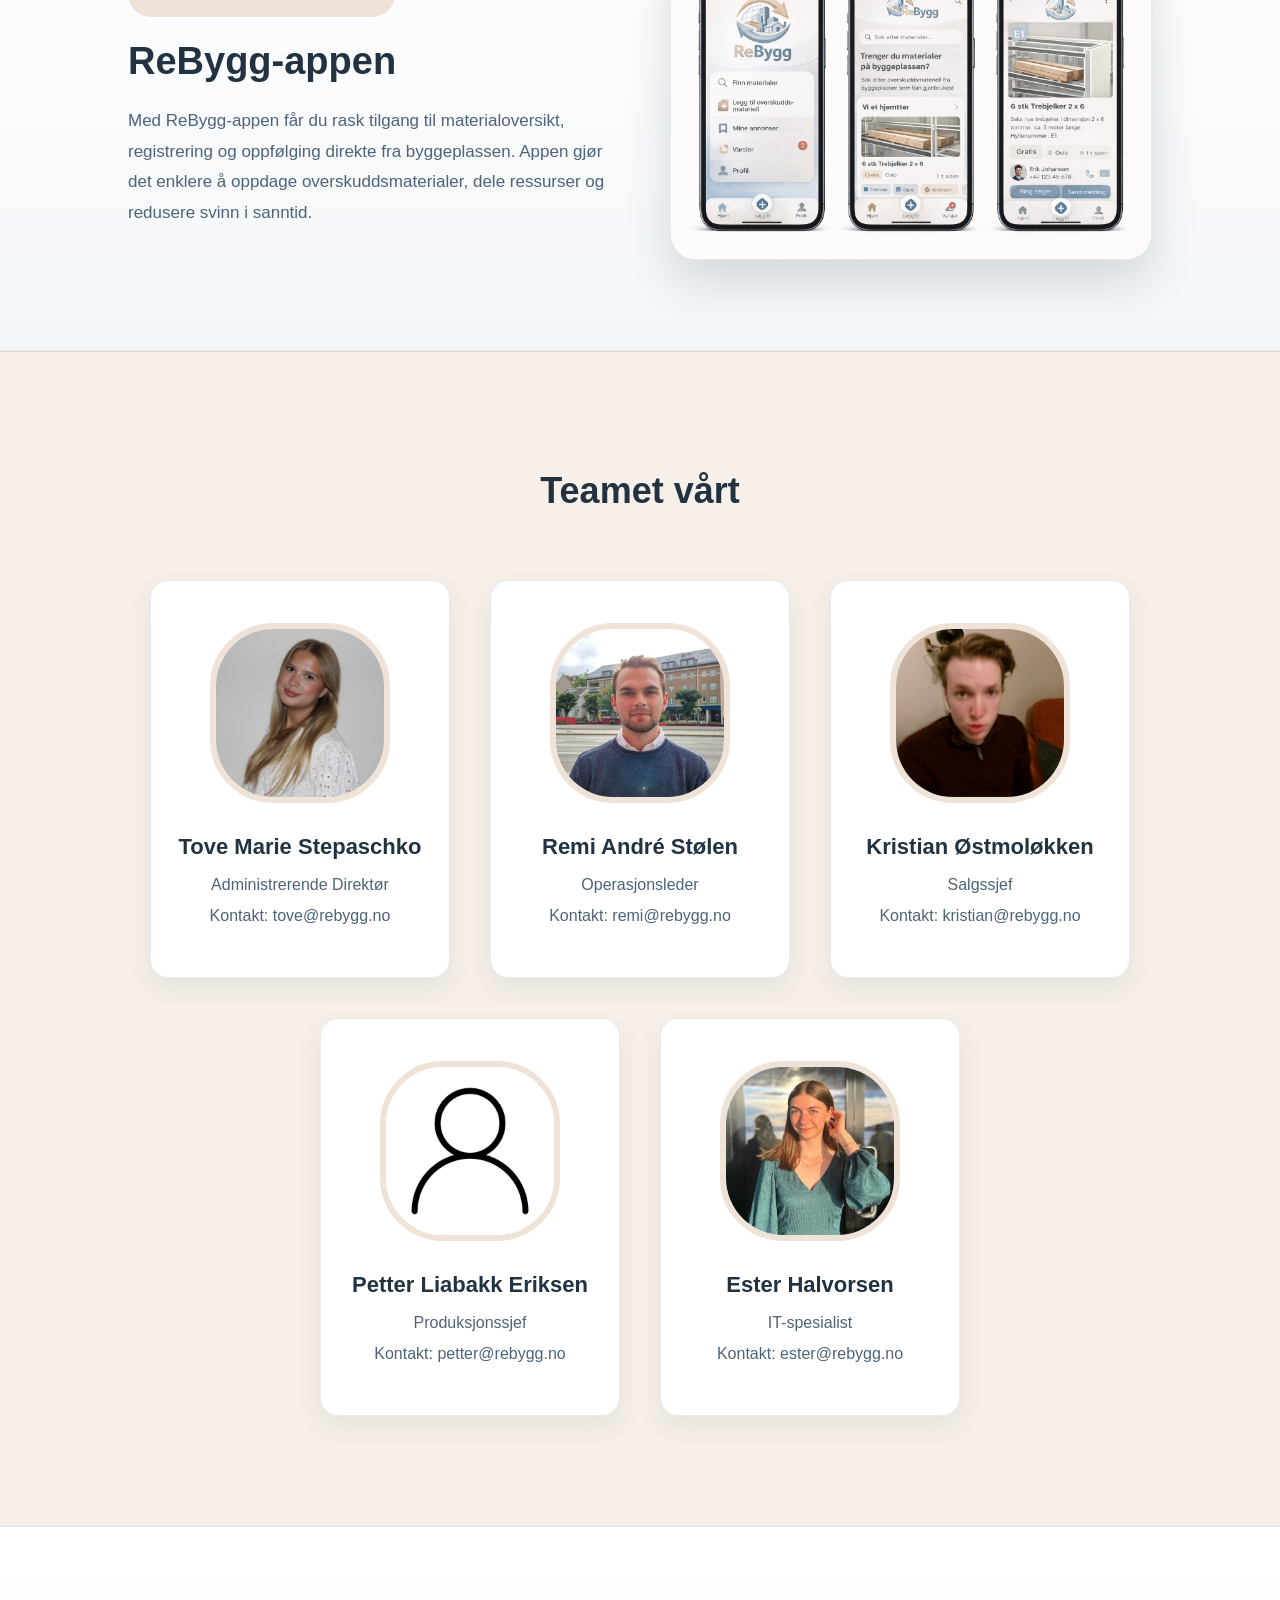
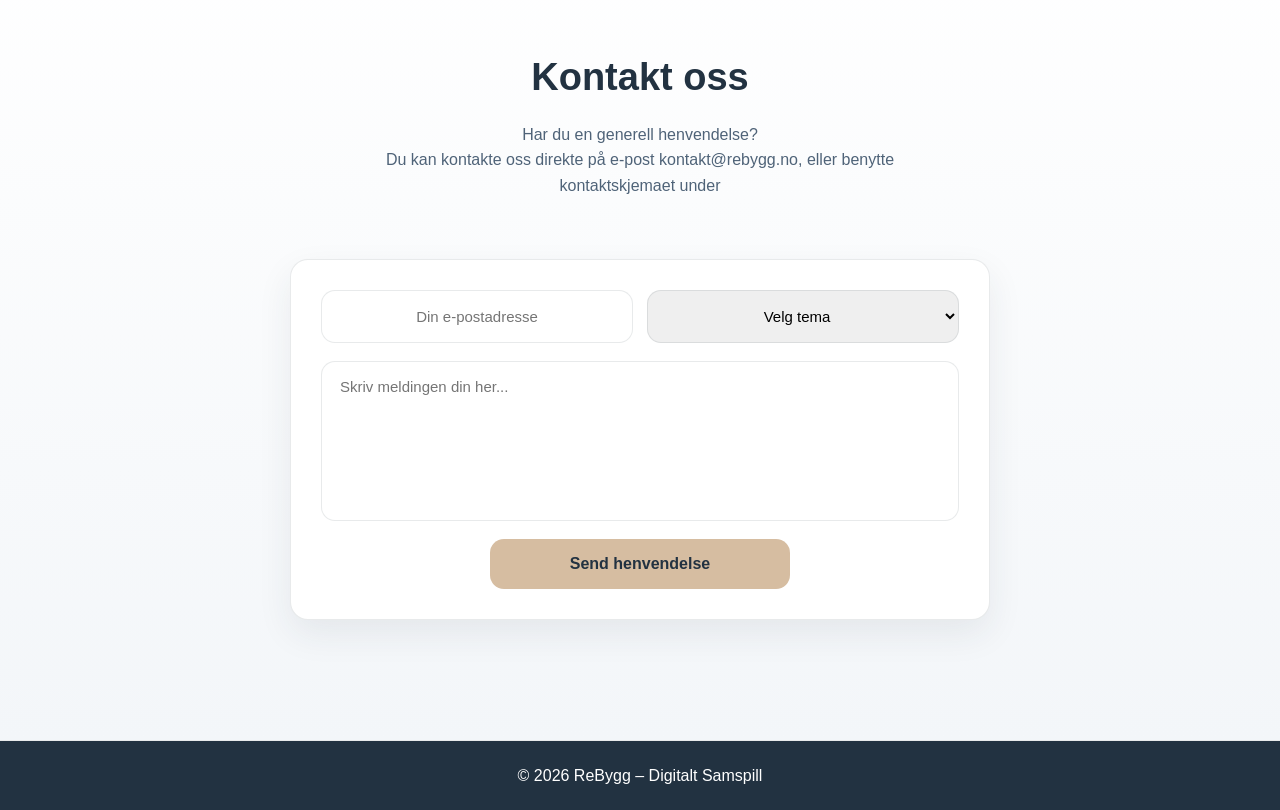
==== commit 4f8f2280: "added contact form" ====
--- a/index.html
+++ b/index.html
@@ -231,12 +231,52 @@
         </div>
     </section>
 
-    <section id="contact" class="section light">
-        <div class="container">
-            <h2>Kontakt oss</h2>
-            <p>Email: kontakt@rebygg.no</p>
-        </div>
-    </section>
+ <section id="contact" class="section contact-section">
+  <div class="container contact-container">
+
+    <div class="contact-header">
+      <h2>Kontakt oss</h2>
+      <p>
+        Har du en generell henvendelse? <br>
+        Du kan kontakte oss direkte på e-post kontakt@rebygg.no, eller benytte kontaktskjemaet under
+      </p>
+    </div>
+
+    <form id="contactForm" class="contact-form">
+
+      <div class="form-row">
+        <input 
+          type="email" 
+          id="email" 
+          placeholder="Din e-postadresse" 
+          required
+        >
+
+        <select id="subject" required>
+            <option value="" disabled selected>Velg tema</option>
+            <option>Samarbeid og partnerskap</option>
+            <option>Prosjekt og gjennomføring</option>
+            <option>Priser og tilbud</option>
+            <option>Lager og materialflyt</option>
+            <option>Digitale løsninger og appen</option>
+            <option>Annet</option>
+        </select>
+      </div>
+
+      <textarea 
+        id="message" 
+        rows="6" 
+        placeholder="Skriv meldingen din her..."
+        required
+      ></textarea>
+
+      <button type="submit">Send henvendelse</button>
+
+    </form>
+
+  </div>
+</section>
+</section>
 
   
 
@@ -270,6 +310,13 @@
 
 </div>
 
+<div id="customAlert" class="custom-alert">
+  <div class="alert-box">
+    <p id="alertText"></p>
+    <button onclick="closeAlert()">OK</button>
+  </div>
+</div>
+
 <button id="toTopBtn" class="to-top-btn" aria-label="Til toppen">↑</button>
 
     <script src="script.js"></script>
--- a/style.css
+++ b/style.css
@@ -829,4 +829,219 @@
   width: fit-content;
   box-shadow: 0 4px 10px rgba(34,50,65,0.04);
   font-size: 13px;
-}+}
+
+
+.contact-form{
+  max-width: 600px;
+  margin-top: 30px;
+  display: flex;
+  flex-direction: column;
+  gap: 14px;
+}
+
+.contact-form input,
+.contact-form select,
+.contact-form textarea{
+  padding: 12px 14px;
+  border-radius: 10px;
+  border: 1px solid var(--border);
+  font-size: 14px;
+  font-family: inherit;
+}
+
+.contact-form textarea{
+  resize: none;
+}
+
+.contact-form button{
+  padding: 12px;
+  border-radius: 10px;
+  border: none;
+  background: var(--accent);
+  color: var(--slate-900);
+  font-weight: 700;
+  cursor: pointer;
+  transition: 0.2s ease;
+}
+
+.contact-form button:hover{
+  transform: translateY(-1px);
+  filter: brightness(0.97);
+}
+
+.form-success{
+  display: none;
+  margin-top: 10px;
+  font-size: 14px;
+  color: var(--slate-700);
+}
+/* =======================
+   KONTAKTSKJEMA (MIDTSTILT)
+   ======================= */
+
+.contact-section{
+  padding: 120px 0;
+  background: linear-gradient(180deg, #fff, var(--surface));
+  border-top: 1px solid var(--border);
+  border-bottom: 1px solid var(--border);
+  text-align: center; /* 🔥 viktig */
+}
+
+.contact-container{
+  max-width: 900px;
+  margin: 0 auto;
+  display: flex;
+  flex-direction: column;
+  align-items: center; /* 🔥 sentrerer alt */
+}
+
+.contact-header{
+  margin-bottom: 30px;
+}
+
+.contact-header h2{
+  font-size: 38px;
+  margin-bottom: 14px;
+}
+
+.contact-header p{
+  max-width: 600px;
+  margin: 0 auto; /* 🔥 midtstilt tekst */
+  color: var(--muted);
+}
+
+/* FORM */
+.contact-form{
+  width: 100%;
+  max-width: 700px;
+  display: flex;
+  flex-direction: column;
+  gap: 18px;
+  background: #fff;
+  padding: 30px;
+  border-radius: 18px;
+  border: 1px solid var(--border);
+  box-shadow: 0 14px 35px rgba(34,50,65,0.08);
+  align-items: center; /* 🔥 sentrerer innhold */
+}
+
+/* input rad */
+.form-row{
+  width: 100%;
+  display: flex;
+  gap: 14px;
+}
+
+.form-row input,
+.form-row select{
+  flex: 1;
+}
+
+/* inputs */
+.contact-form input,
+.contact-form select,
+.contact-form textarea{
+  width: 100%;
+  padding: 16px 18px;
+  border-radius: 14px;
+  border: 1px solid var(--border);
+  font-size: 15px;
+  text-align: center; /* 🔥 midtstilt tekst i felt */
+}
+
+/* tekstboks */
+.contact-form textarea{
+  min-height: 160px;
+  resize: none;
+  text-align: left; /* 🔥 behold vanlig skriving her */
+}
+
+/* knapp */
+.contact-form button{
+  width: 100%;
+  max-width: 300px; /* 🔥 pen knapp midtstilt */
+  padding: 16px;
+  border-radius: 14px;
+  border: none;
+  background: var(--accent);
+  color: var(--slate-900);
+  font-weight: 700;
+  font-size: 16px;
+  cursor: pointer;
+  transition: all 0.2s ease;
+}
+
+.contact-form button:hover{
+  transform: translateY(-2px);
+}
+
+/* mobil */
+@media (max-width: 700px){
+  .form-row{
+    flex-direction: column;
+  }
+}
+
+/* =======================
+   CUSTOM ALERT
+   ======================= */
+
+.custom-alert{
+  position: fixed;
+  top: 0;
+  left: 0;
+  width: 100%;
+  height: 100%;
+  background: rgba(0,0,0,0.4);
+  display: flex;
+  align-items: center;
+  justify-content: center;
+  z-index: 2000;
+
+  opacity: 0;
+  pointer-events: none;
+  transition: 0.3s ease;
+}
+
+.custom-alert.active{
+  opacity: 1;
+  pointer-events: auto;
+}
+
+.alert-box{
+  background: #fff;
+  padding: 30px;
+  border-radius: 18px;
+  text-align: center;
+  max-width: 400px;
+  box-shadow: 0 20px 45px rgba(34,50,65,0.2);
+  border: 1px solid var(--border);
+
+  transform: scale(0.9);
+  transition: 0.3s ease;
+}
+
+.custom-alert.active .alert-box{
+  transform: scale(1);
+}
+
+.alert-box p{
+  margin-bottom: 20px;
+  color: var(--slate-900);
+}
+
+.alert-box button{
+  padding: 12px 24px;
+  border-radius: 12px;
+  border: none;
+  background: var(--accent);
+  color: var(--slate-900);
+  font-weight: 700;
+  cursor: pointer;
+  transition: 0.2s ease;
+}
+
+.alert-box button:hover{
+  transform: translateY(-2px);
+}
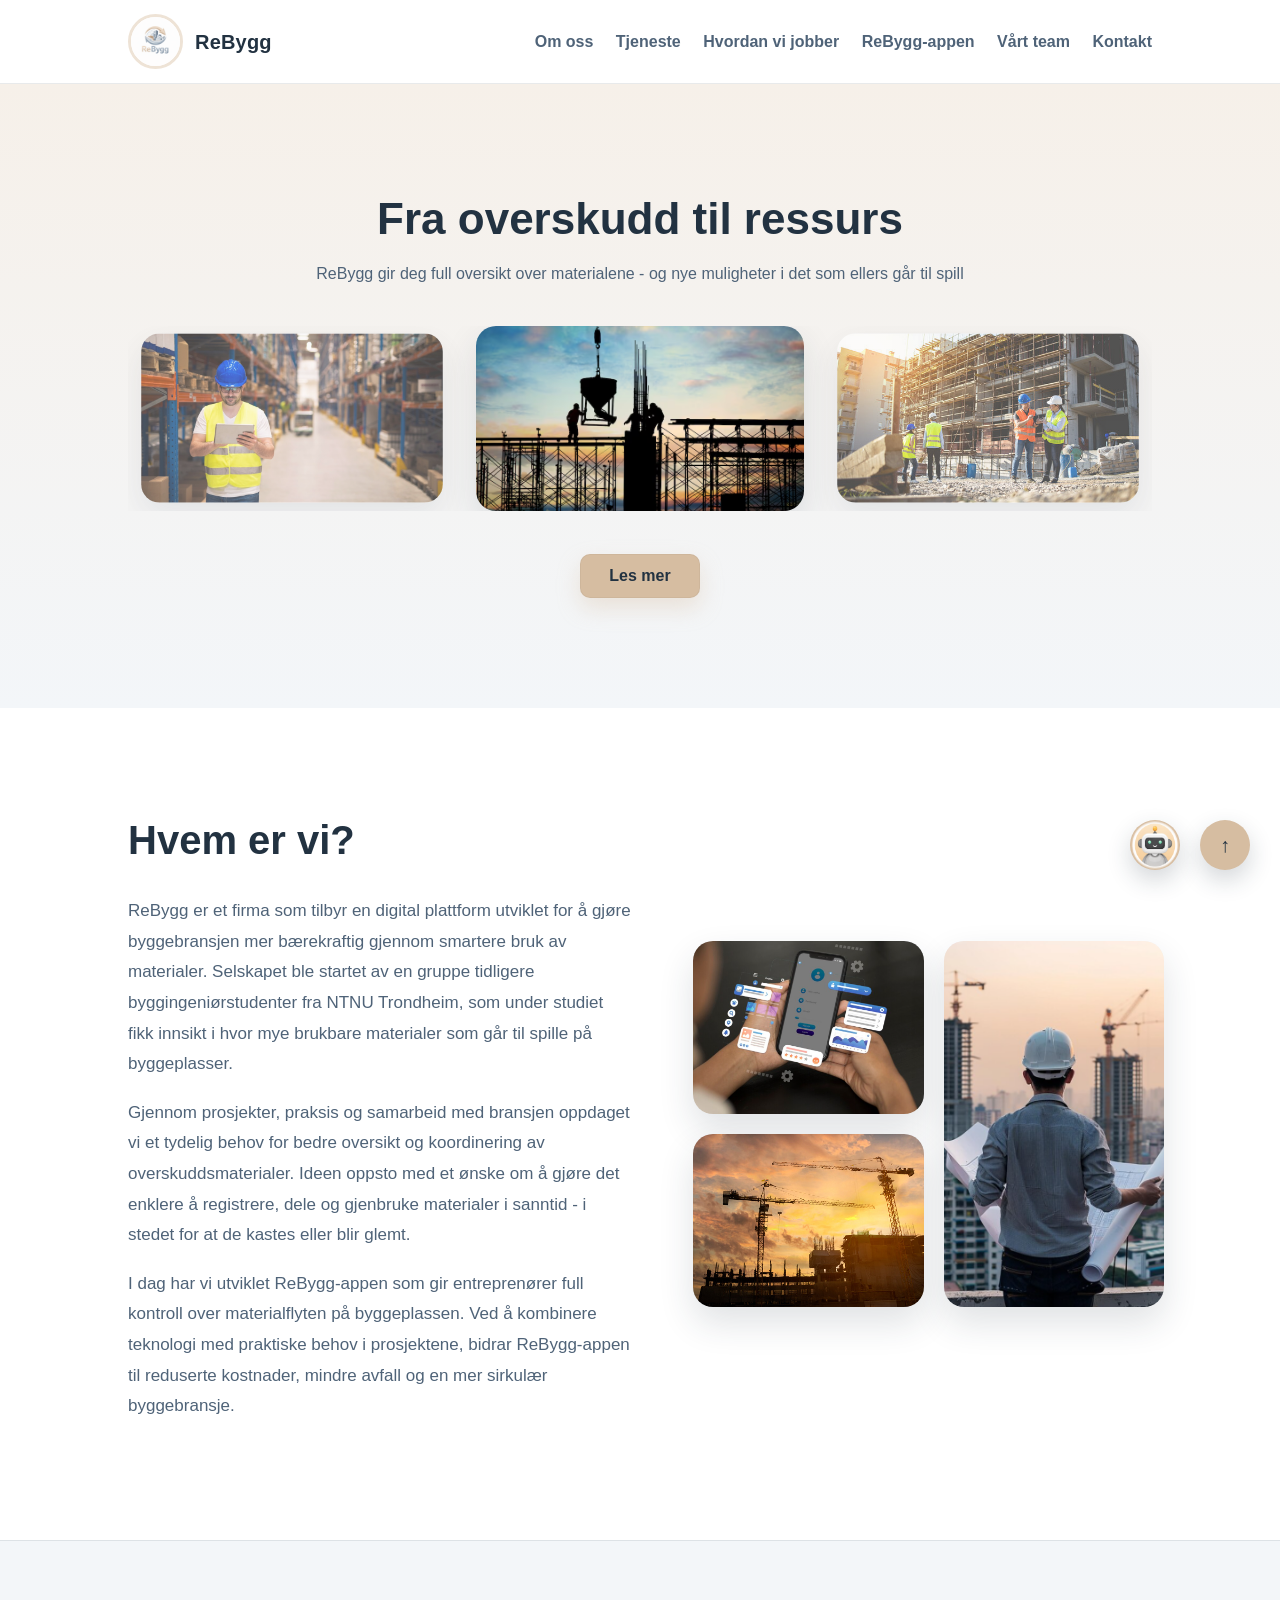
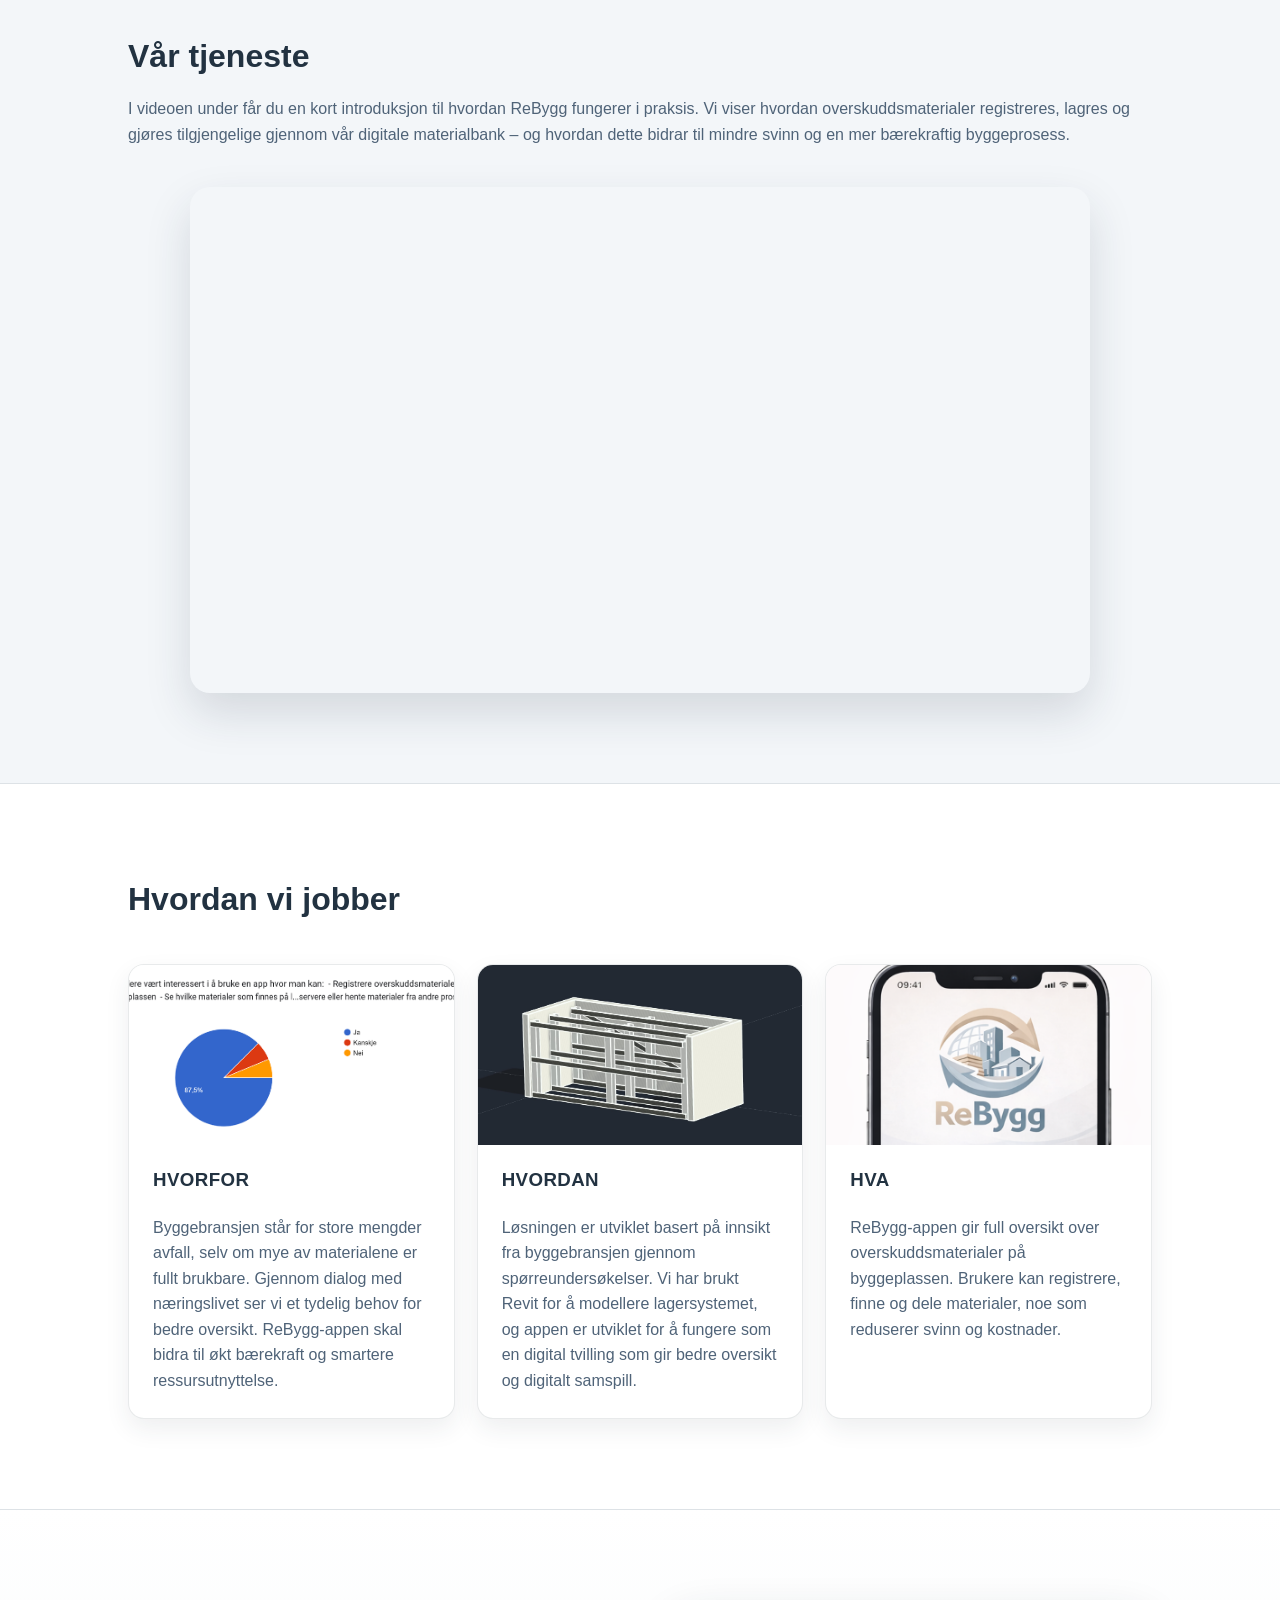
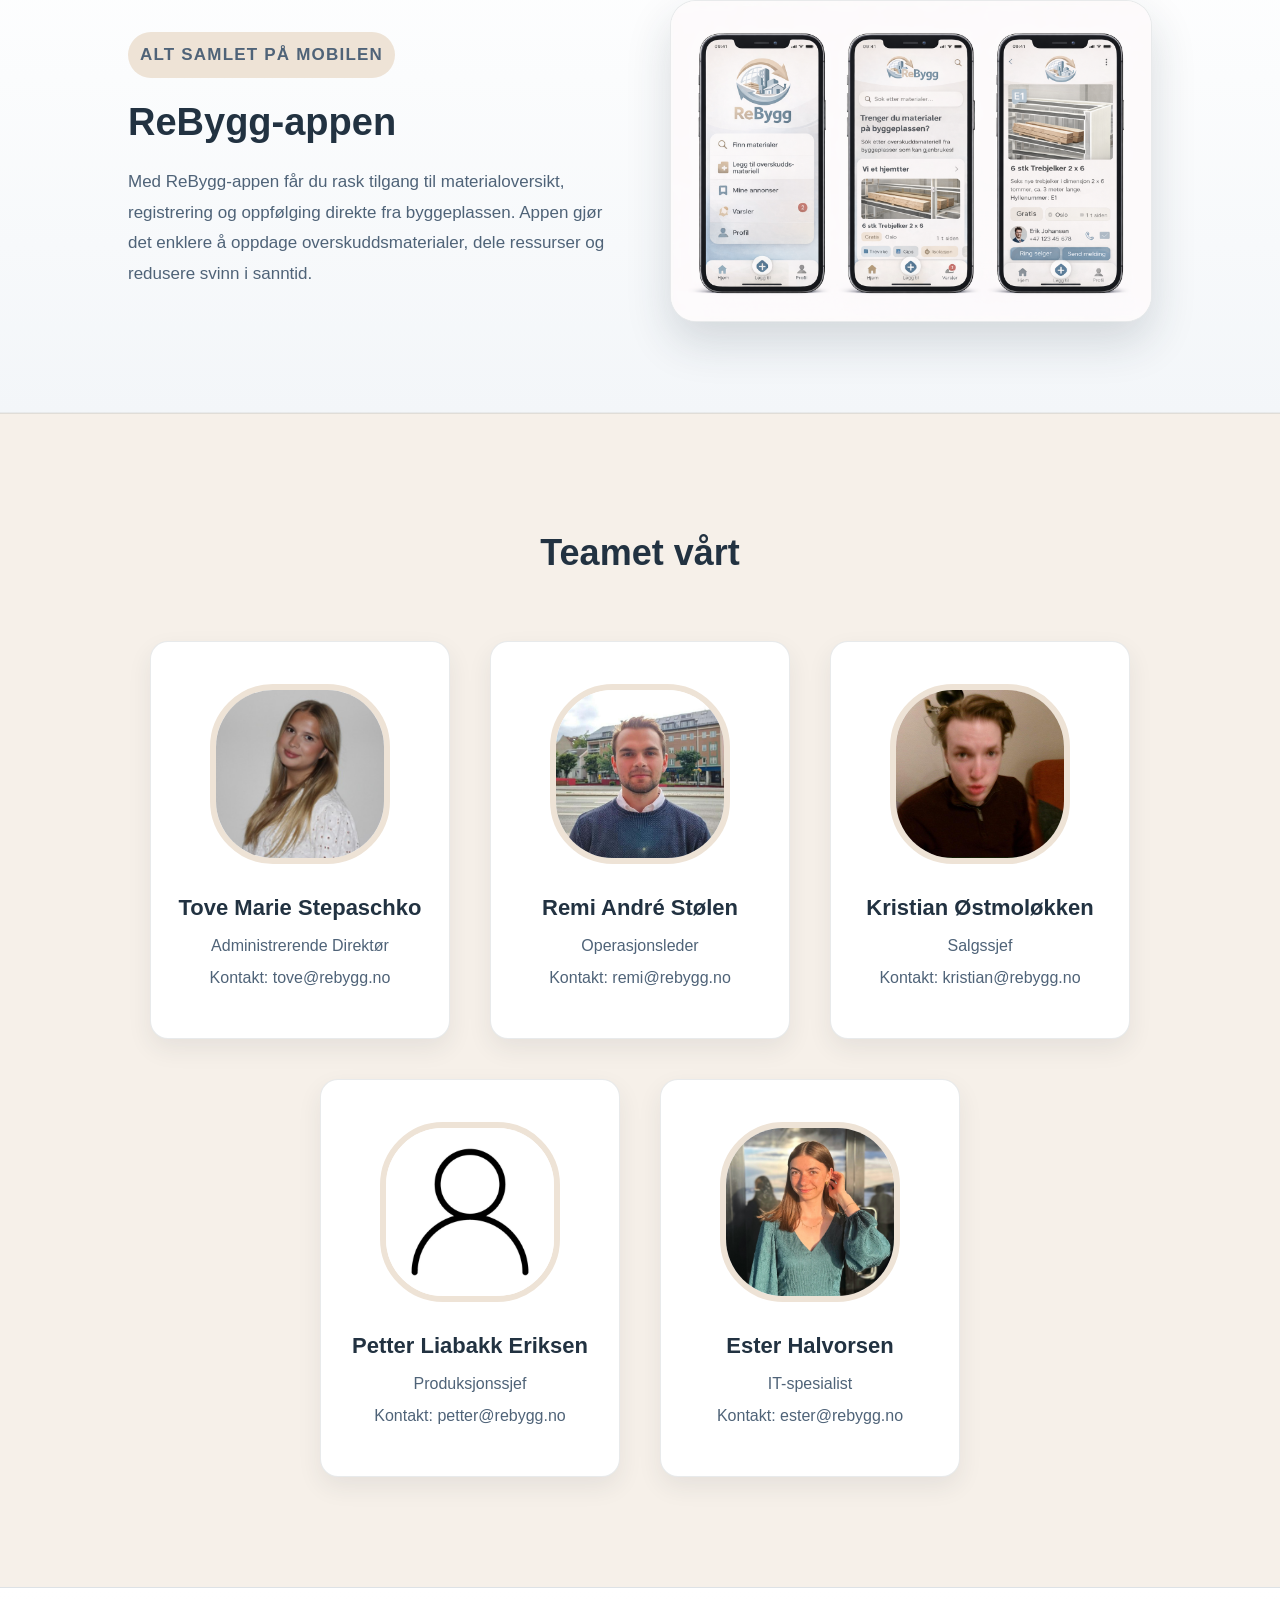
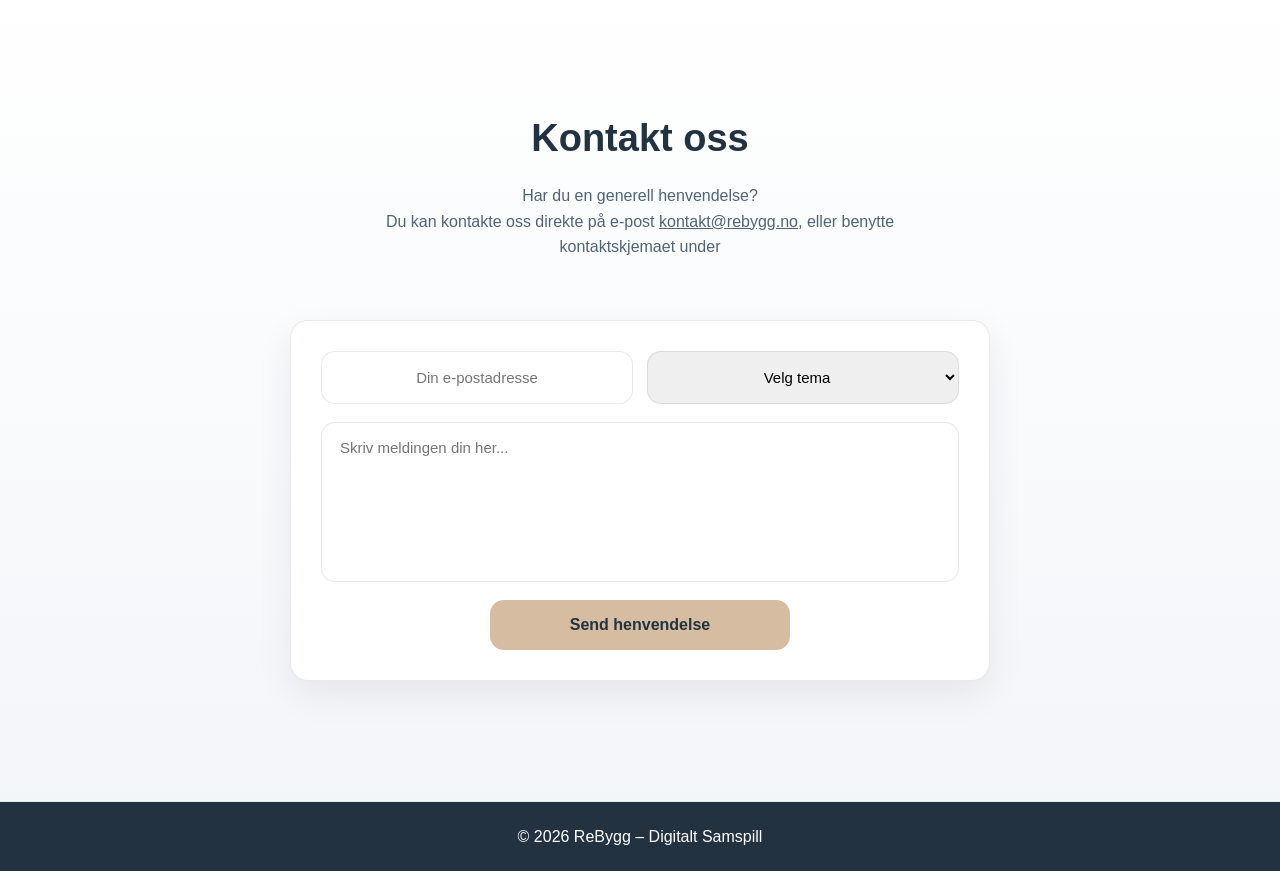
==== commit 8a9f9624: "small changes" ====
--- a/index.html
+++ b/index.html
@@ -4,6 +4,7 @@
     <meta charset="UTF-8">
     <meta name="viewport" content="width=device-width, initial-scale=1.0">
     <title>ReBygg</title>
+    <link rel="icon" type="image/png" href="logoliten.png">
     <link rel="stylesheet" href="style.css">
 </head>
 <body>
@@ -31,12 +32,12 @@
     <section class="hero">
         <div class="container">
             <h1>Fra overskudd til ressurs</h1>
-            <p>ReBygg gir deg full oversikt over materialene – og nye muligheter i det som ellers går til spill</p>
+            <p>ReBygg gir deg full oversikt over materialene - og nye muligheter i det som ellers går til spill</p>
             
            <div class="carousel">
                 <div class="carousel-track">
                     <div class="carousel-slide"><img src="bilde1.jpg" alt="Bilde 1"></div>
-                    <div class="carousel-slide"><img src="bilde2.jpg" alt="Bilde 2"></div>
+                    <div class="carousel-slide"><img src="bilde2.avif" alt="Bilde 2"></div>
                     <div class="carousel-slide"><img src="bilde3.jpg" alt="Bilde 3"></div>
                     <div class="carousel-slide"><img src="bilde4.png" alt="Bilde 4"></div>
                     <div class="carousel-slide"><img src="bilde5.jpg" alt="Bilde 5"></div>
@@ -45,7 +46,7 @@
                     <div class="carousel-slide"><img src="bilde8.jpg" alt="Bilde 8"></div>
                     <div class="carousel-slide"><img src="bilde9.jpg" alt="Bilde 9"></div>
                     <div class="carousel-slide"><img src="bilde10.png" alt="Bilde 10"></div>
-    <           /div>
+                </div>
             </div>
 
             <br>
@@ -59,23 +60,23 @@
             <div class="about-text">
                 <h2>Hvem er vi?</h2>
                 <p>
-                    ReBygg er en digital plattform utviklet for å gjøre 
-                    byggebransjen mer bærekraftig gjennom smartere bruk av materialer. Selskapet ble startet 
-                    av en gruppe tidligere byggingeniørstudenter fra NTNU Trondheim, som under studiet fikk 
+                    ReBygg er et firma som tilbyr en digital plattform 
+                    utviklet for å gjøre byggebransjen mer bærekraftig gjennom smartere bruk av materialer.
+                     Selskapet ble startet av en gruppe tidligere byggingeniørstudenter fra NTNU Trondheim, som under studiet fikk 
                     innsikt i hvor mye brukbare materialer som går til spille på byggeplasser.
                 </p>
 
                 <p>
                     Gjennom prosjekter, praksis og samarbeid med bransjen oppdaget vi et 
                     tydelig behov for bedre oversikt og koordinering av overskuddsmaterialer. 
-                    Ideen til ReBygg oppsto med et ønske om å gjøre det enklere å registrere, dele og 
+                    Ideen oppsto med et ønske om å gjøre det enklere å registrere, dele og 
                     gjenbruke materialer i sanntid - i stedet for at de kastes eller blir glemt.
                 </p>
 
                 <p>
-                    I dag har vi utviklet en løsning som gir entreprenører full kontroll over 
+                    I dag har vi utviklet ReBygg-appen som gir entreprenører full kontroll over 
                     materialflyten på byggeplassen. Ved å kombinere teknologi med praktiske behov i prosjektene,
-                     bidrar ReBygg til reduserte kostnader, mindre avfall og en mer sirkulær byggebransje.
+                     bidrar ReBygg-appen til reduserte kostnader, mindre avfall og en mer sirkulær byggebransje.
                 </p>
             </div>
 
@@ -85,7 +86,7 @@
                 </div>
 
                 <div class="about-img about-img-2">
-                    <img src="hvemervi2.jpg" alt="ReBygg prosjektbilde 2">
+                    <img src="hvemervi5.jpg" alt="ReBygg prosjektbilde 2">
                 </div>
 
                 <div class="about-img about-img-3">
@@ -131,7 +132,7 @@
                 <p>
                     Byggebransjen står for store mengder avfall, selv om mye av materialene er fullt brukbare.
 Gjennom dialog med næringslivet ser vi et tydelig behov for bedre oversikt.
-ReBygg skal bidra til økt bærekraft og smartere ressursutnyttelse.
+ReBygg-appen skal bidra til økt bærekraft og smartere ressursutnyttelse.
                 </p>
             </div>
 
@@ -142,9 +143,9 @@
                 </div>
                 <h3>HVORDAN</h3>
                 <p>
-                    Løsningen er utviklet basert på innsikt fra byggebransjen gjennom spørreundersøkelser.
-                    Vi har brukt BIM og Revit for å modellere lagersystemet,
-                    og tatt i bruk digital tvilling for å skape bedre oversikt og samspill.
+                    Løsningen er utviklet basert på innsikt fra byggebransjen gjennom spørreundersøkelser. 
+                    Vi har brukt Revit for å modellere lagersystemet, og appen er utviklet for å fungere 
+                    som en digital tvilling som gir bedre oversikt og digitalt samspill.
                 </p>
             </div>
 
@@ -155,7 +156,7 @@
                 </div>
                 <h3>HVA</h3>
                 <p>
-                    ReBygg er en app som gir full oversikt over overskuddsmaterialer på byggeplassen.
+                    ReBygg-appen gir full oversikt over overskuddsmaterialer på byggeplassen.
                     Brukere kan registrere, finne og dele materialer, noe som reduserer svinn og kostnader.
                 </p>
             </div>
@@ -238,8 +239,10 @@
       <h2>Kontakt oss</h2>
       <p>
         Har du en generell henvendelse? <br>
-        Du kan kontakte oss direkte på e-post kontakt@rebygg.no, eller benytte kontaktskjemaet under
-      </p>
+        Du kan kontakte oss direkte på e-post 
+        <span style="text-decoration: underline;">kontakt@rebygg.no</span>, 
+        eller benytte kontaktskjemaet under
+        </p>
     </div>
 
     <form id="contactForm" class="contact-form">
@@ -276,9 +279,6 @@
 
   </div>
 </section>
-</section>
-
-  
 
     <footer>
         <p>© 2026 ReBygg – Digitalt Samspill</p>
@@ -305,7 +305,7 @@
     <button class="chat-option" data-question="Hva er ReBygg?">Hva er ReBygg?</button>
     <button class="chat-option" data-question="Hvordan fungerer appen?">Hvordan fungerer appen?</button>
     <button class="chat-option" data-question="Hvorfor er dette bærekraftig?">Hvorfor er dette bærekraftig?</button>
-    <button class="chat-option" data-question="Kontakt oss">Kontakt oss</button>
+    <button class="chat-option" data-question="Jeg ønsker å kontakte dere">Jeg ønsker å kontakte dere</button>
 </div>
 
 </div>
--- a/style.css
+++ b/style.css
@@ -670,7 +670,7 @@
   font-weight: bold;
   cursor: pointer;
   box-shadow: 0 10px 25px rgba(34,50,65,0.2);
-  display: none;
+  display: flex;
   align-items: center;
   justify-content: center;
   transition: all 0.3s ease;
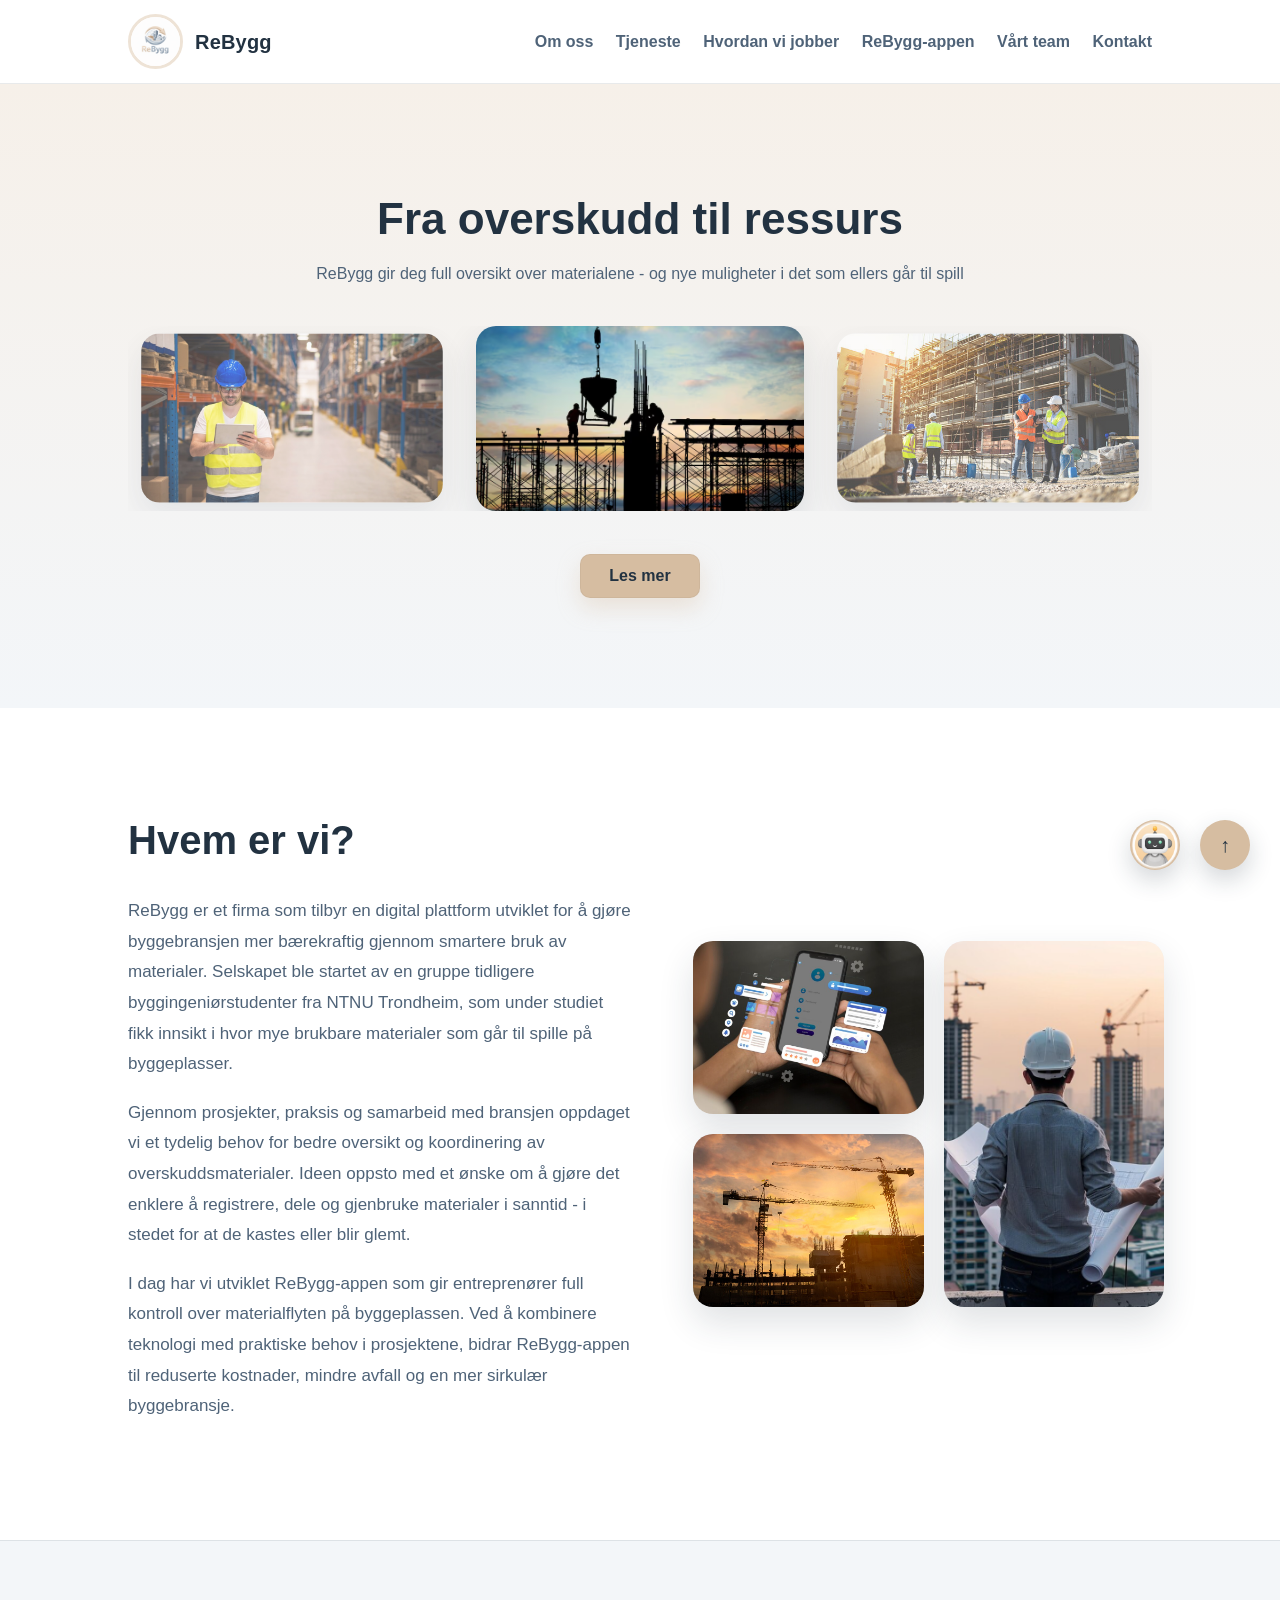
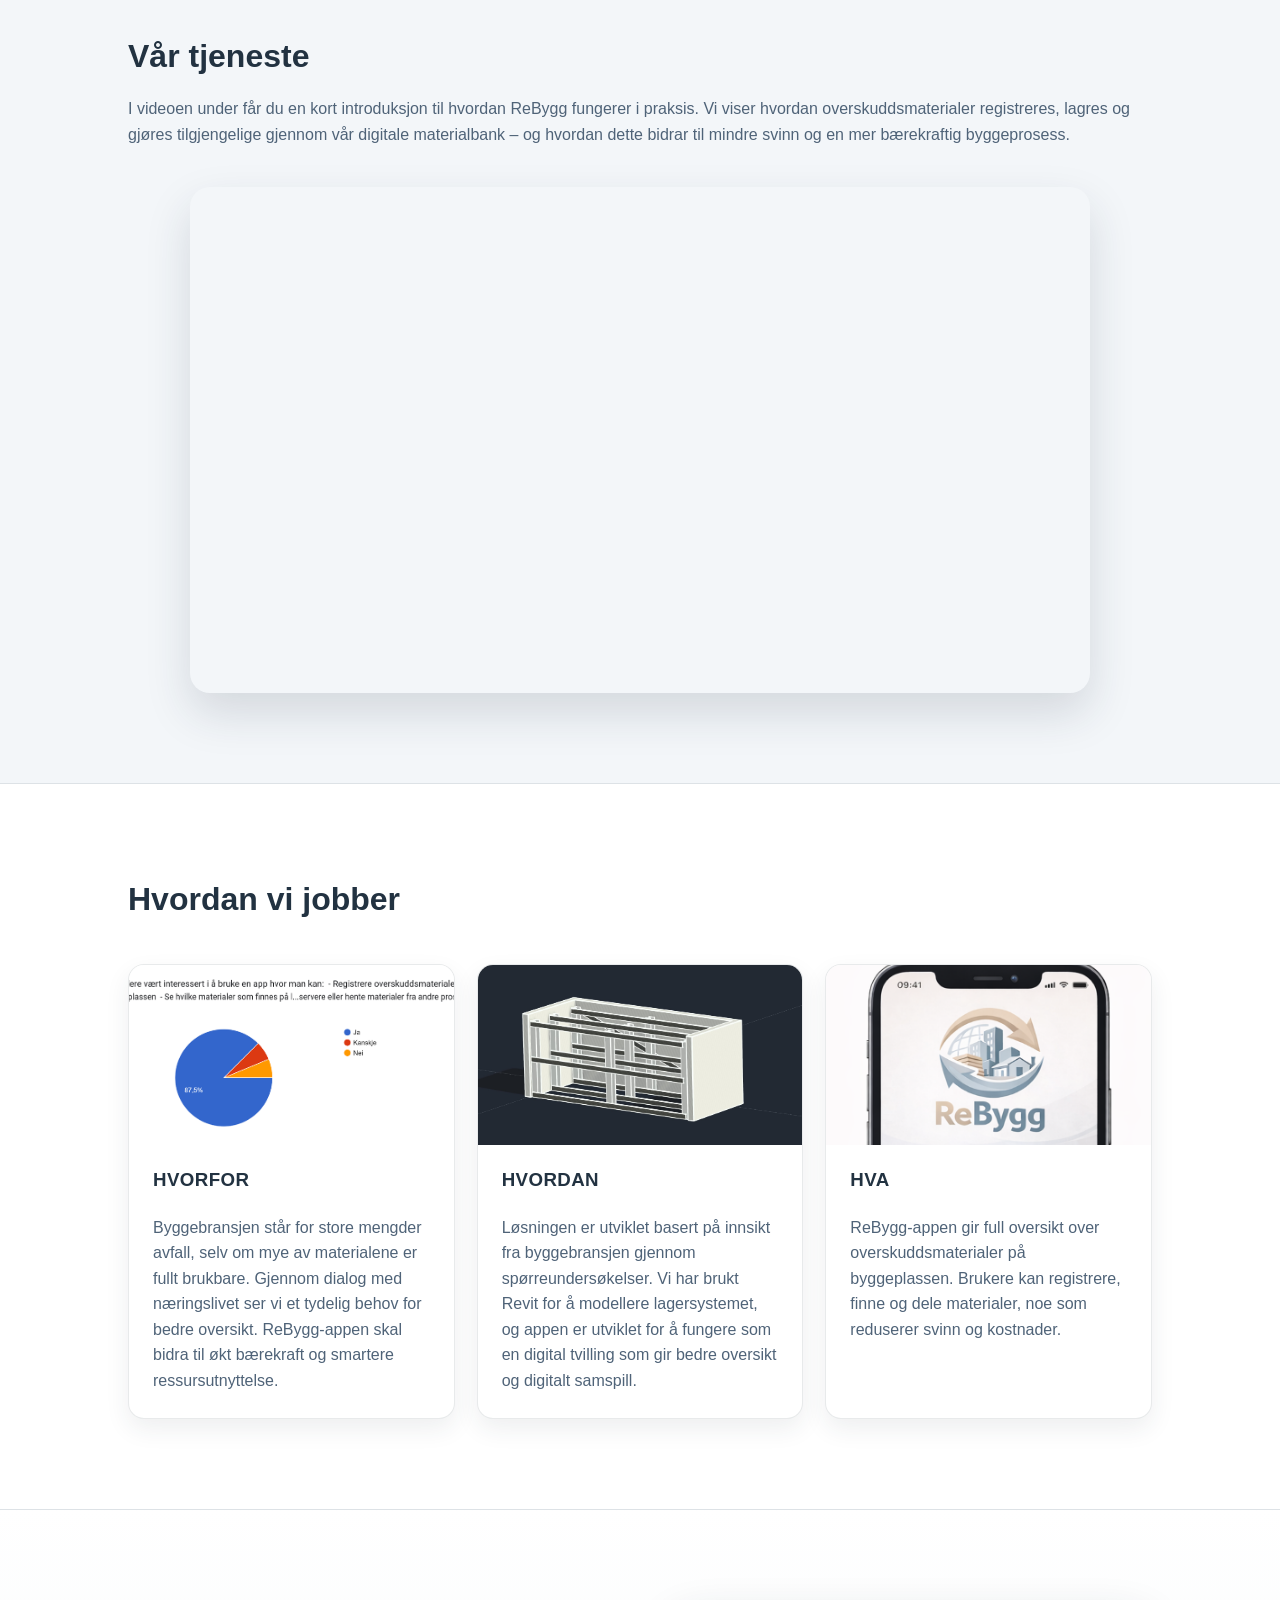
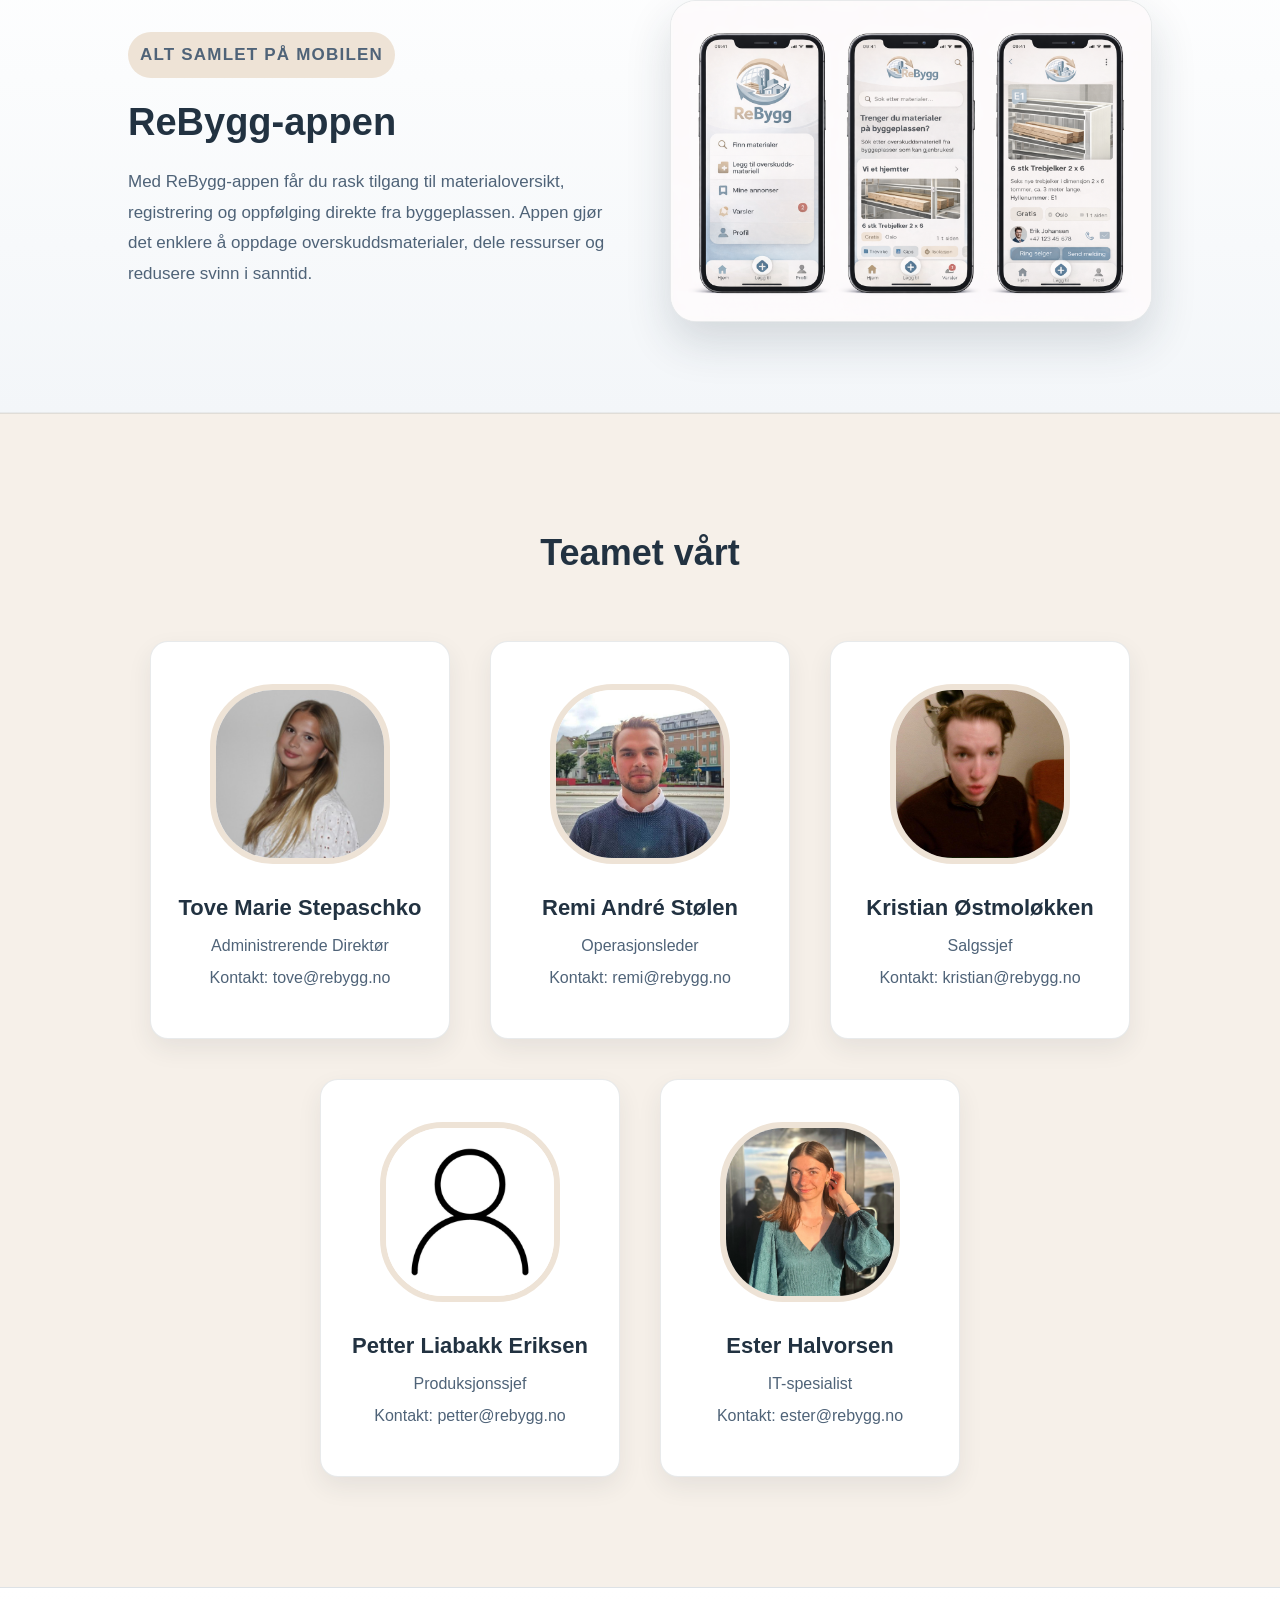
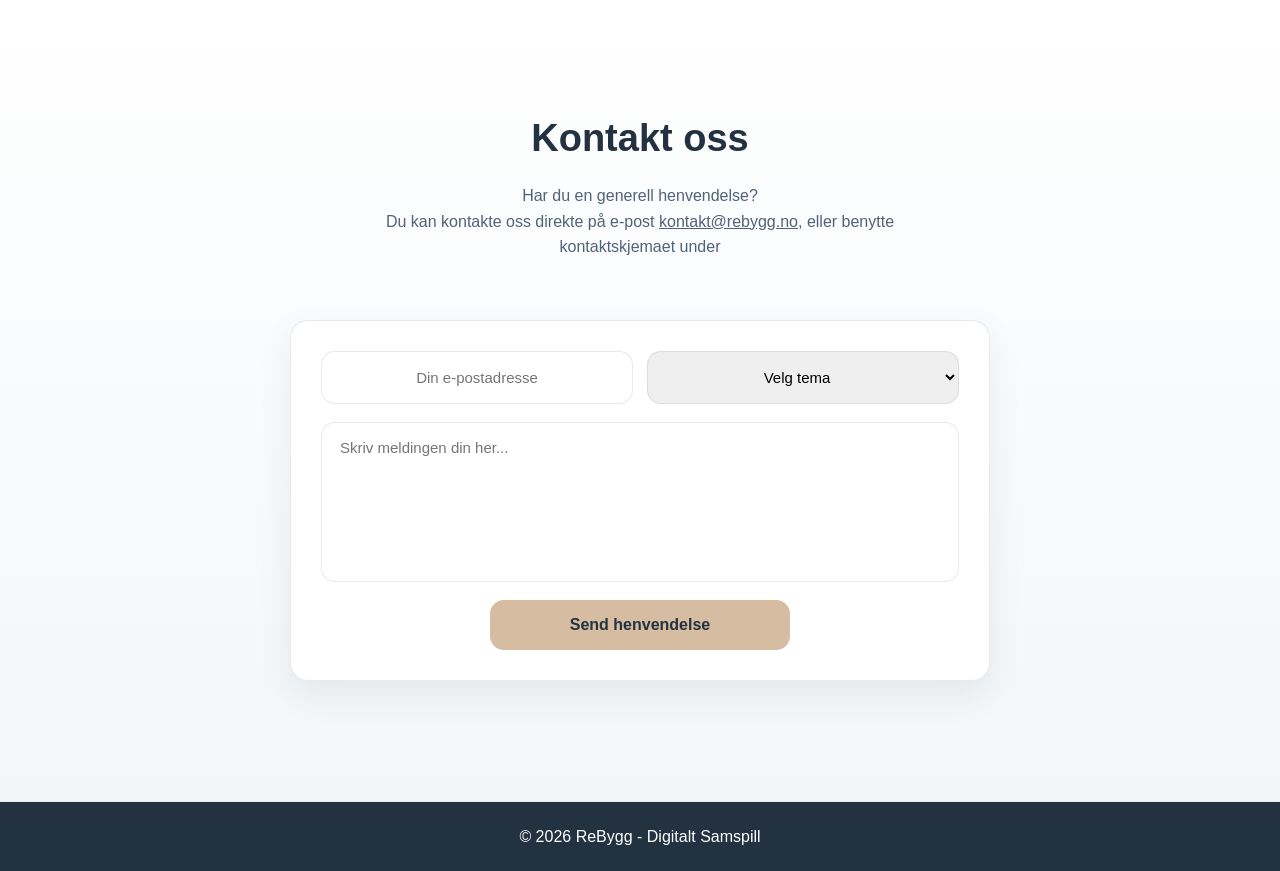
==== commit c14001bb: "minor change" ====
--- a/index.html
+++ b/index.html
@@ -281,7 +281,7 @@
 </section>
 
     <footer>
-        <p>© 2026 ReBygg – Digitalt Samspill</p>
+        <p>© 2026 ReBygg - Digitalt Samspill</p>
     </footer>
 
 <button id="chatBtn" class="chat-btn">
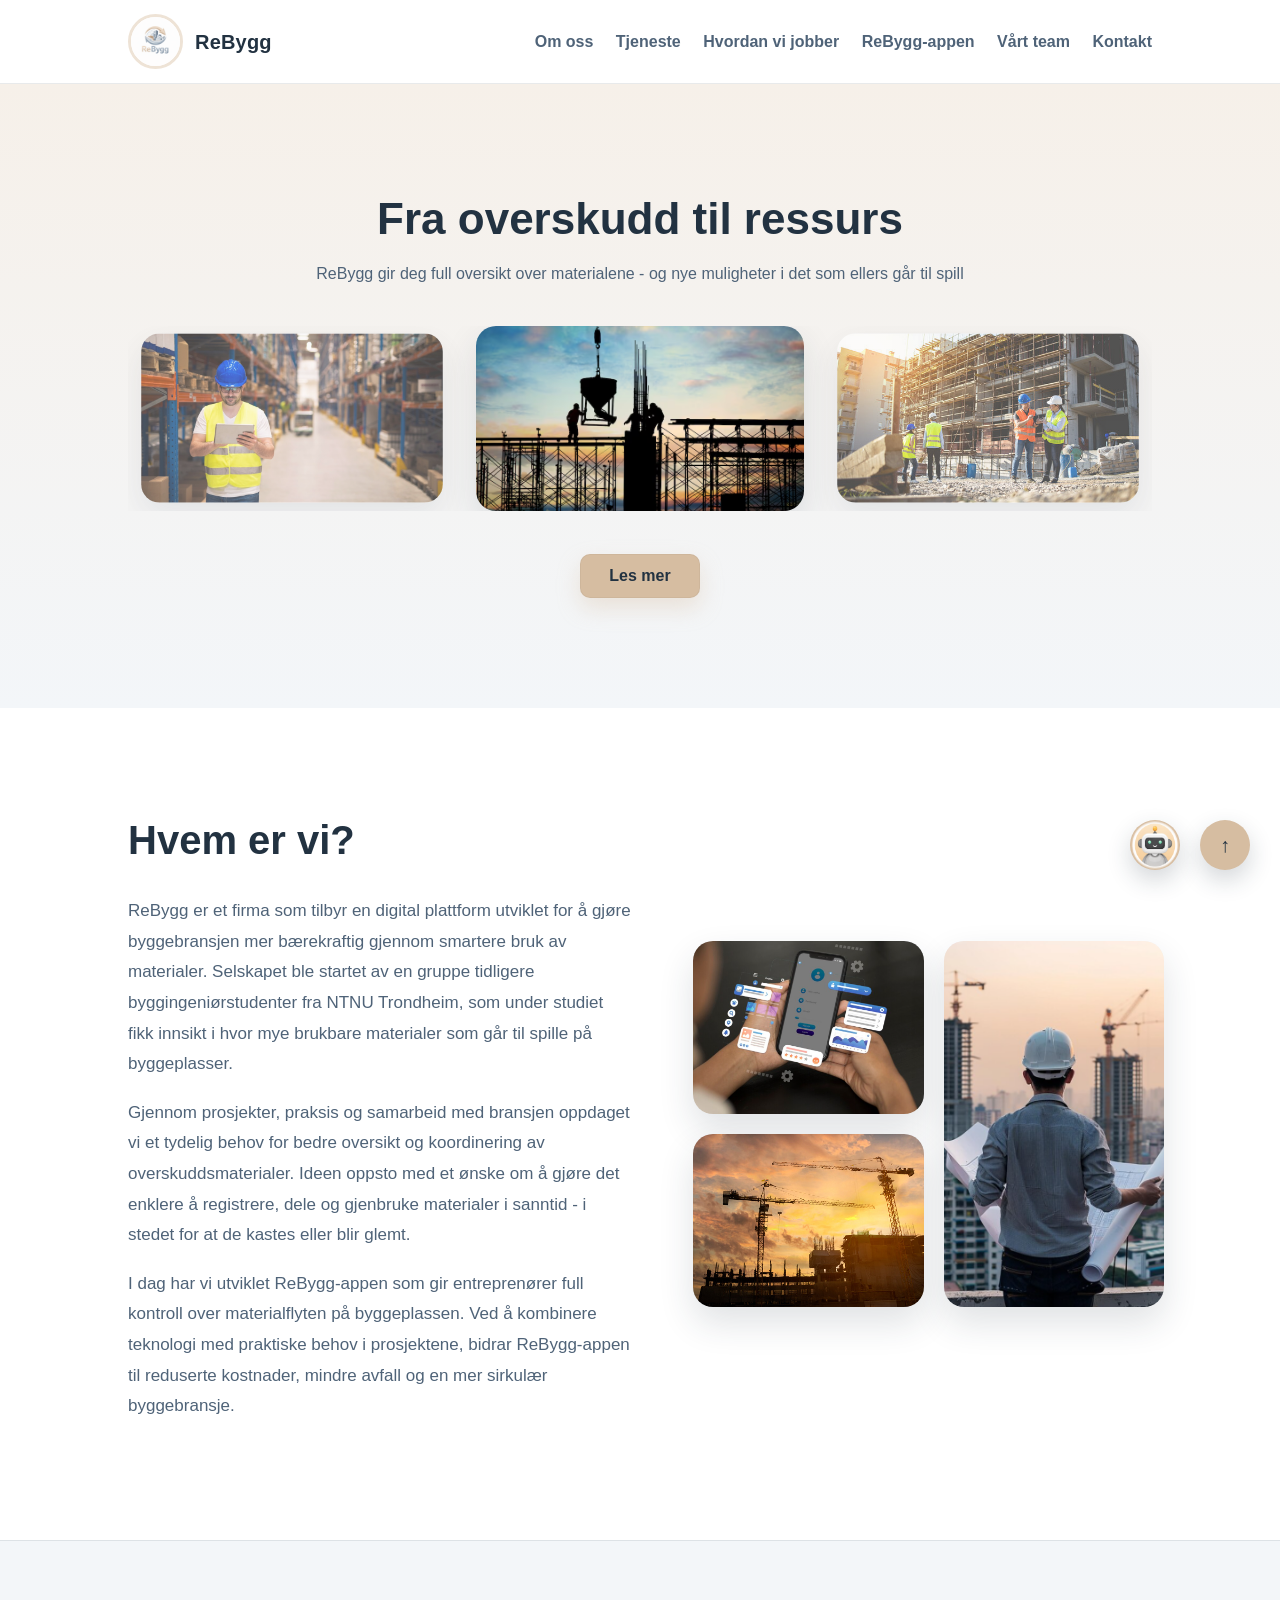
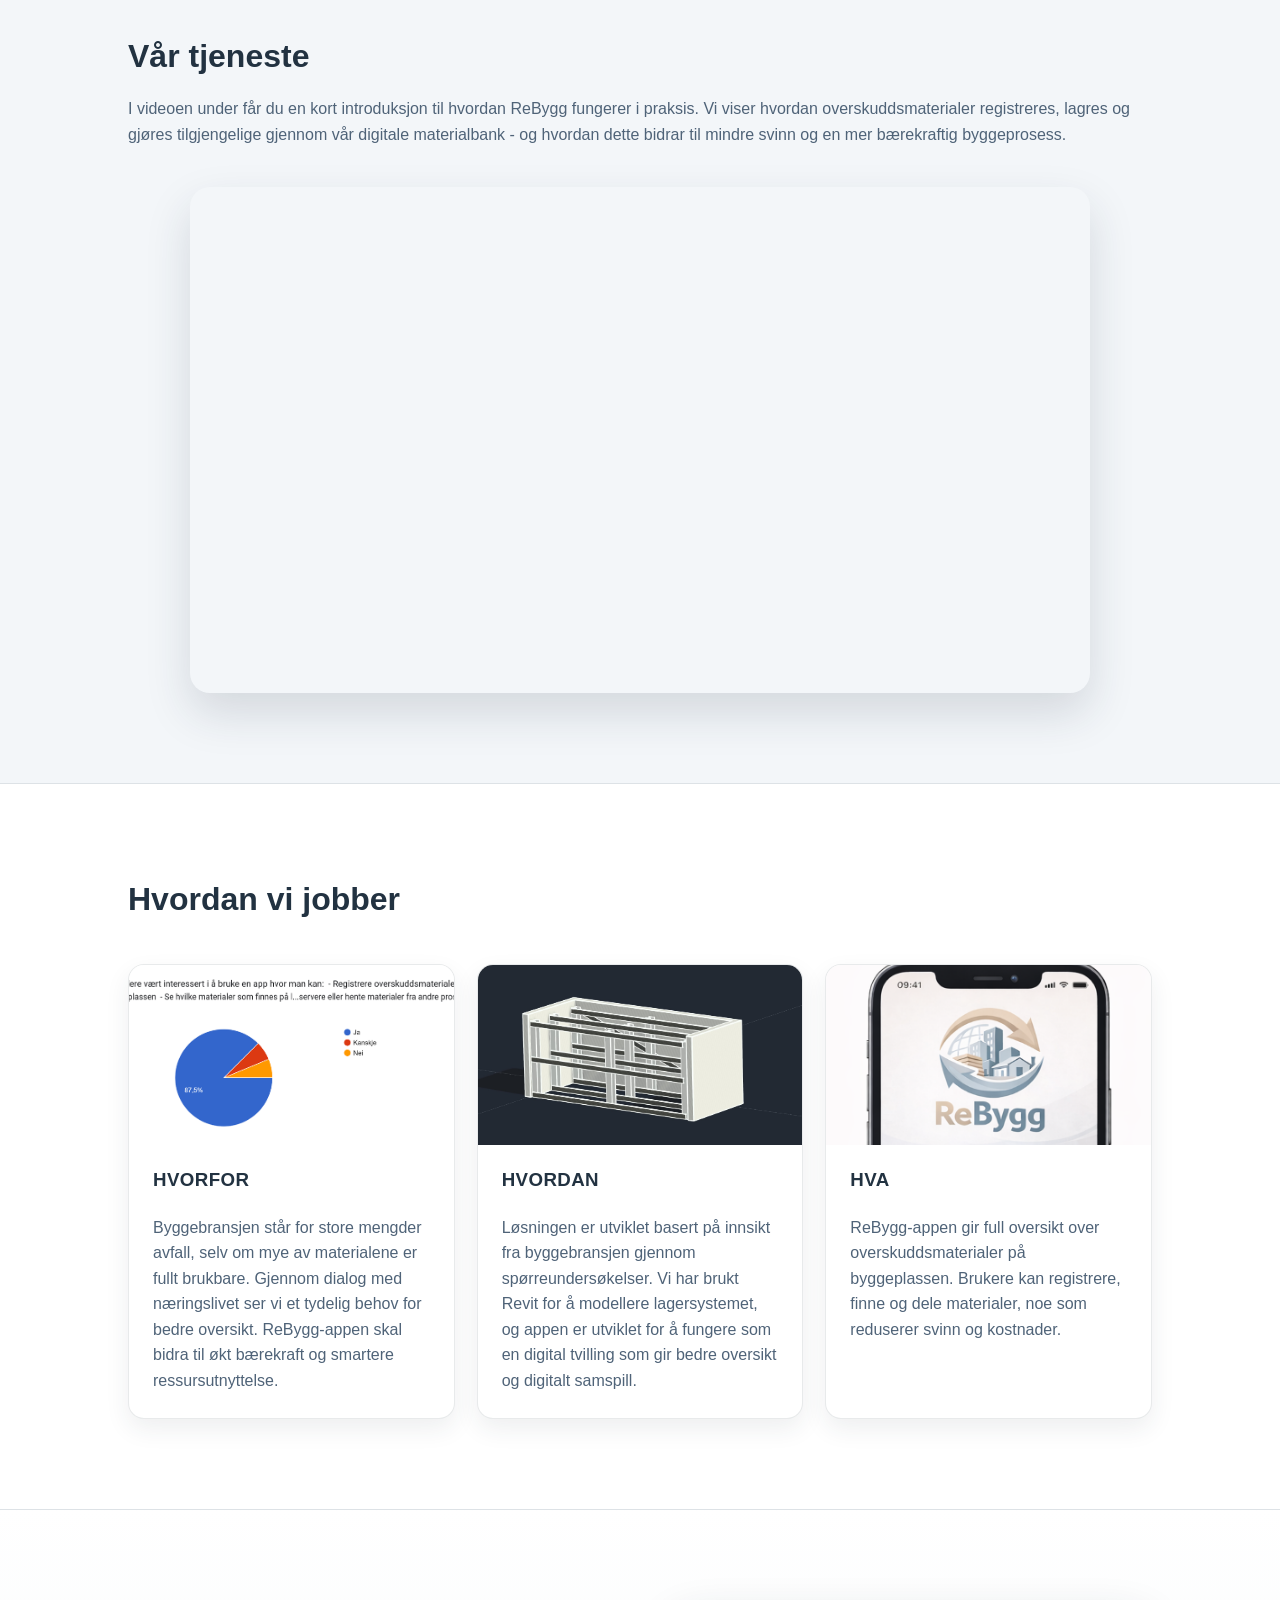
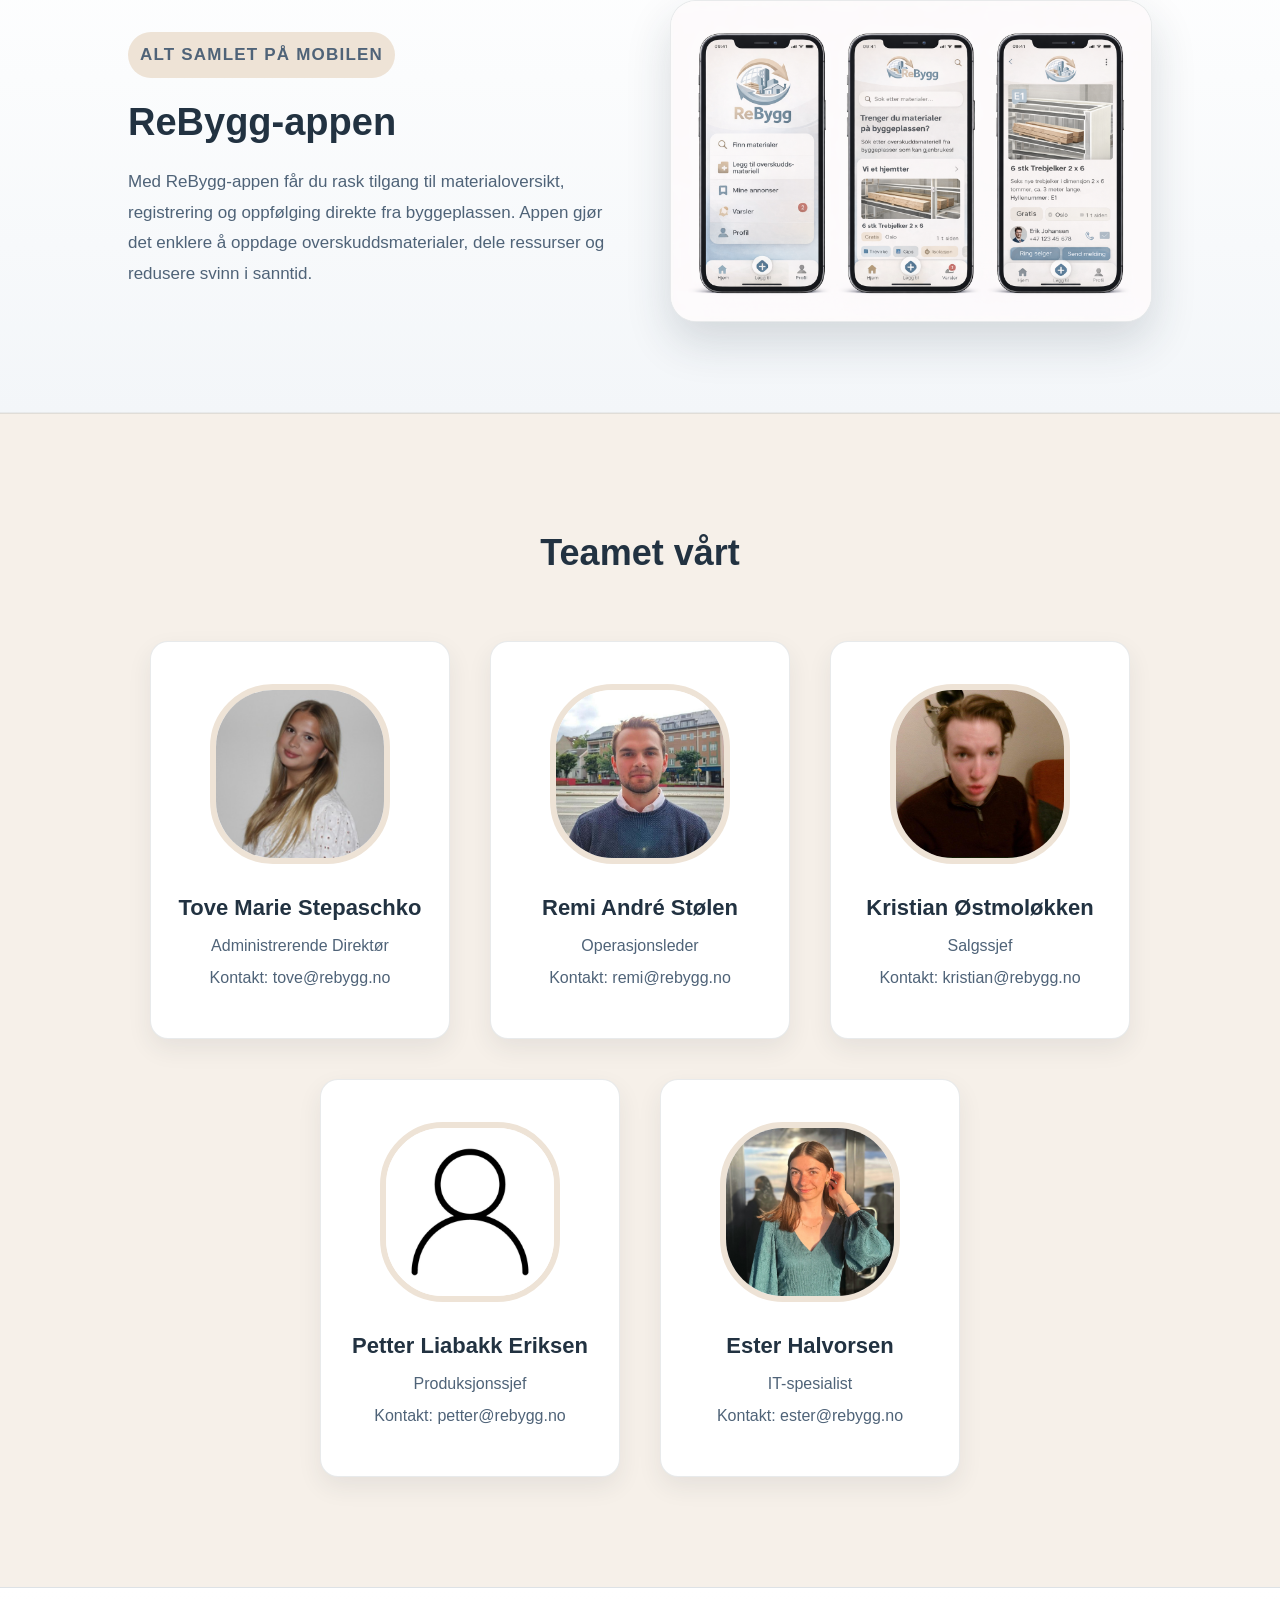
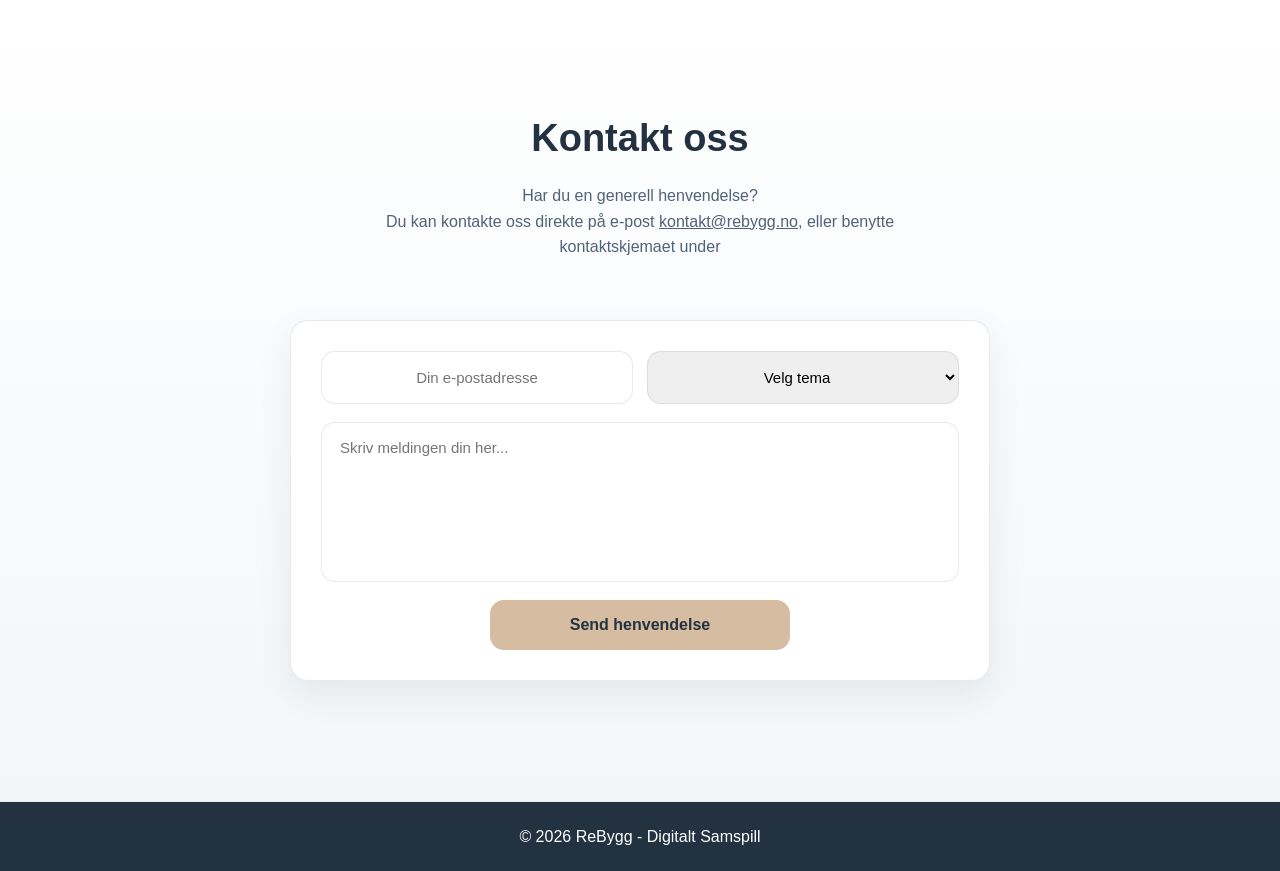
==== commit 7da283a5: "minor change" ====
--- a/index.html
+++ b/index.html
@@ -102,7 +102,7 @@
         <h2>Vår tjeneste</h2>
         <p>
             I videoen under får du en kort introduksjon til hvordan ReBygg fungerer i praksis. 
-            Vi viser hvordan overskuddsmaterialer registreres, lagres og gjøres tilgjengelige gjennom vår digitale materialbank – og hvordan dette bidrar til mindre svinn og en mer bærekraftig byggeprosess.
+            Vi viser hvordan overskuddsmaterialer registreres, lagres og gjøres tilgjengelige gjennom vår digitale materialbank - og hvordan dette bidrar til mindre svinn og en mer bærekraftig byggeprosess.
         </p>
 
         <!-- VIDEO CONTAINER -->
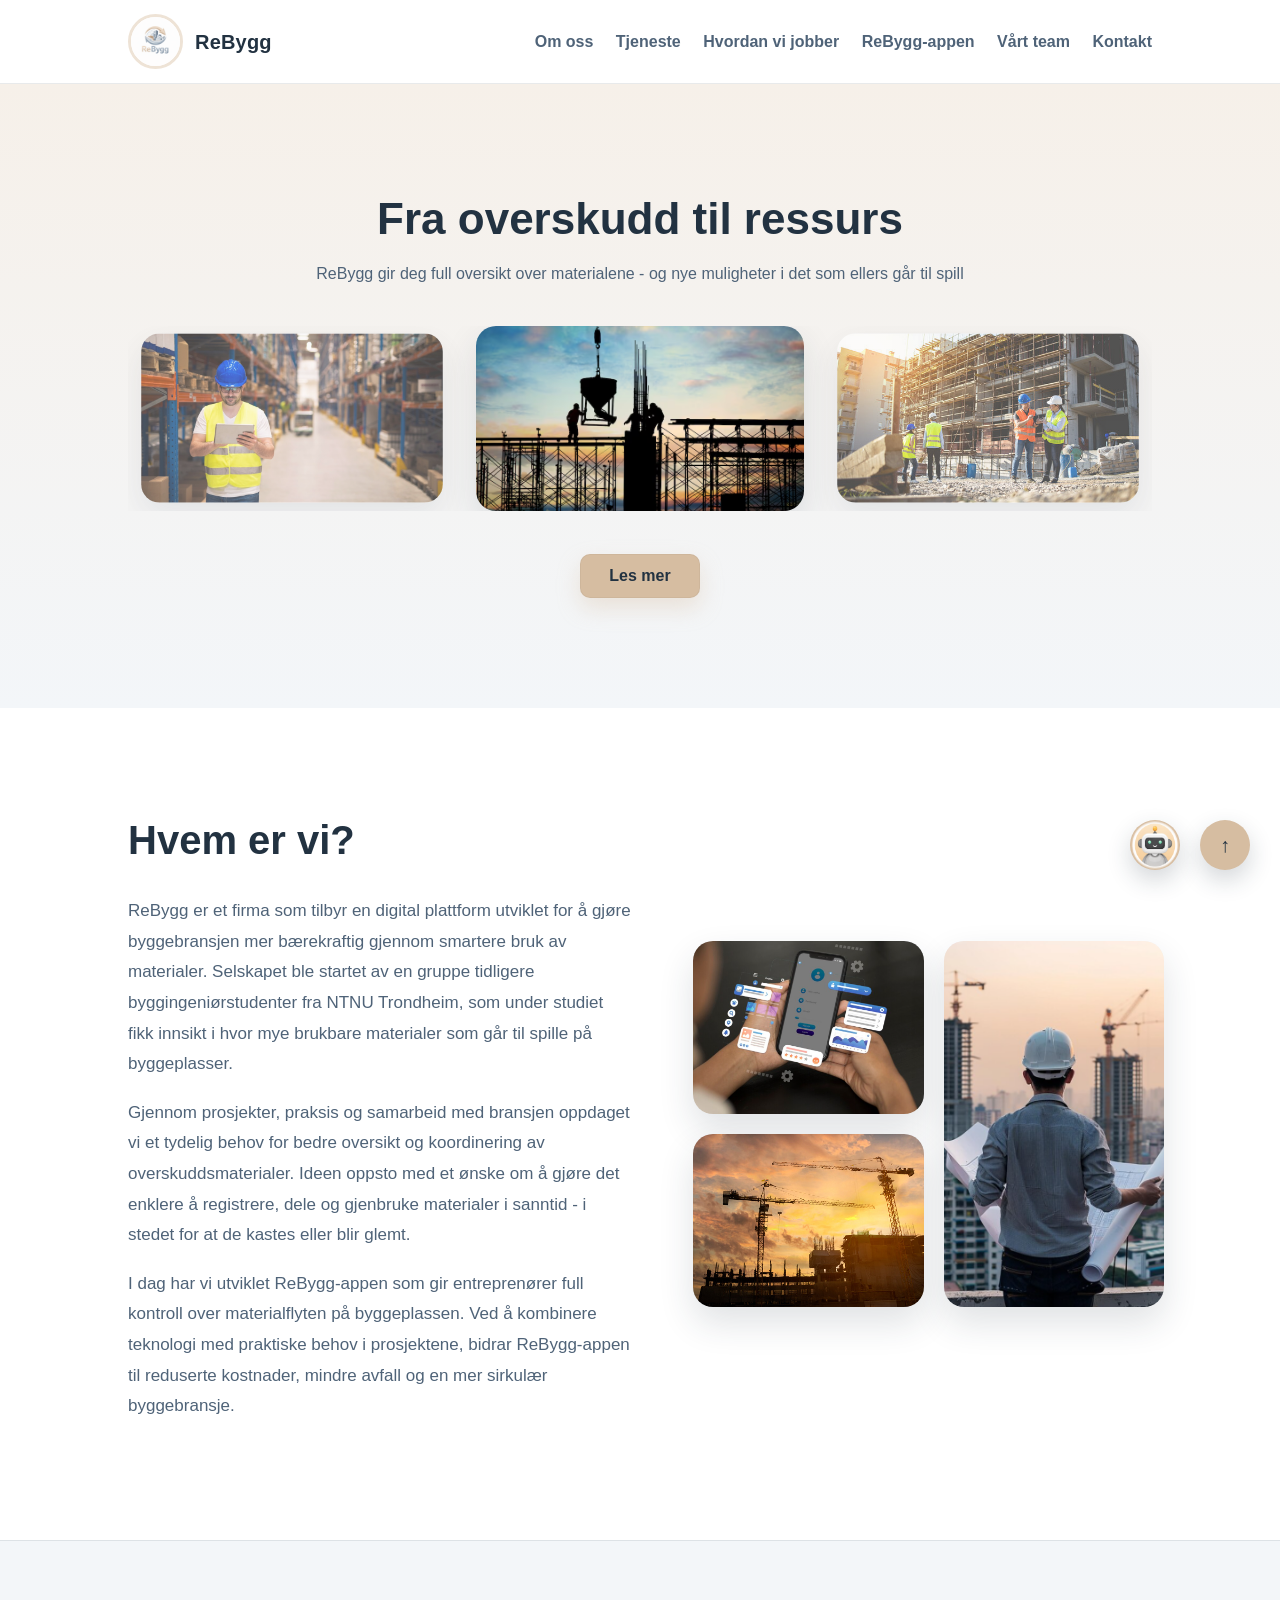
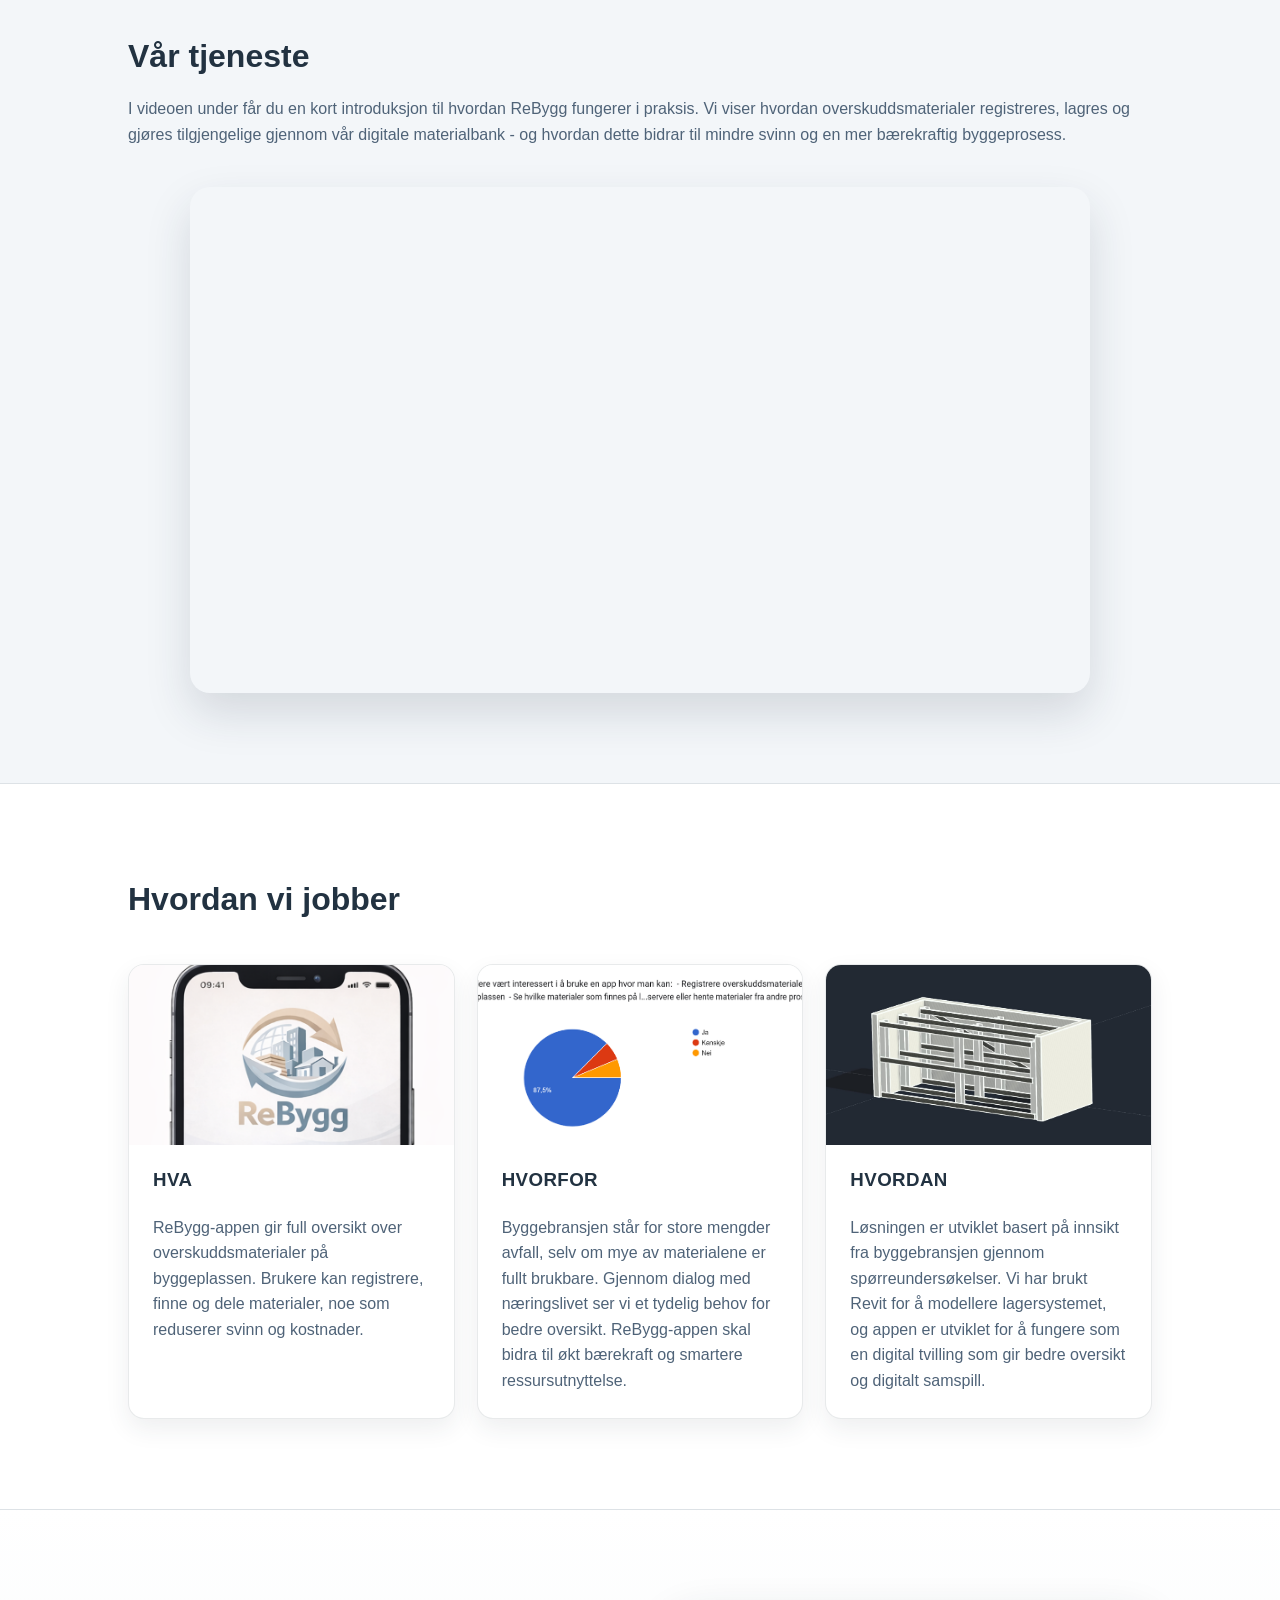
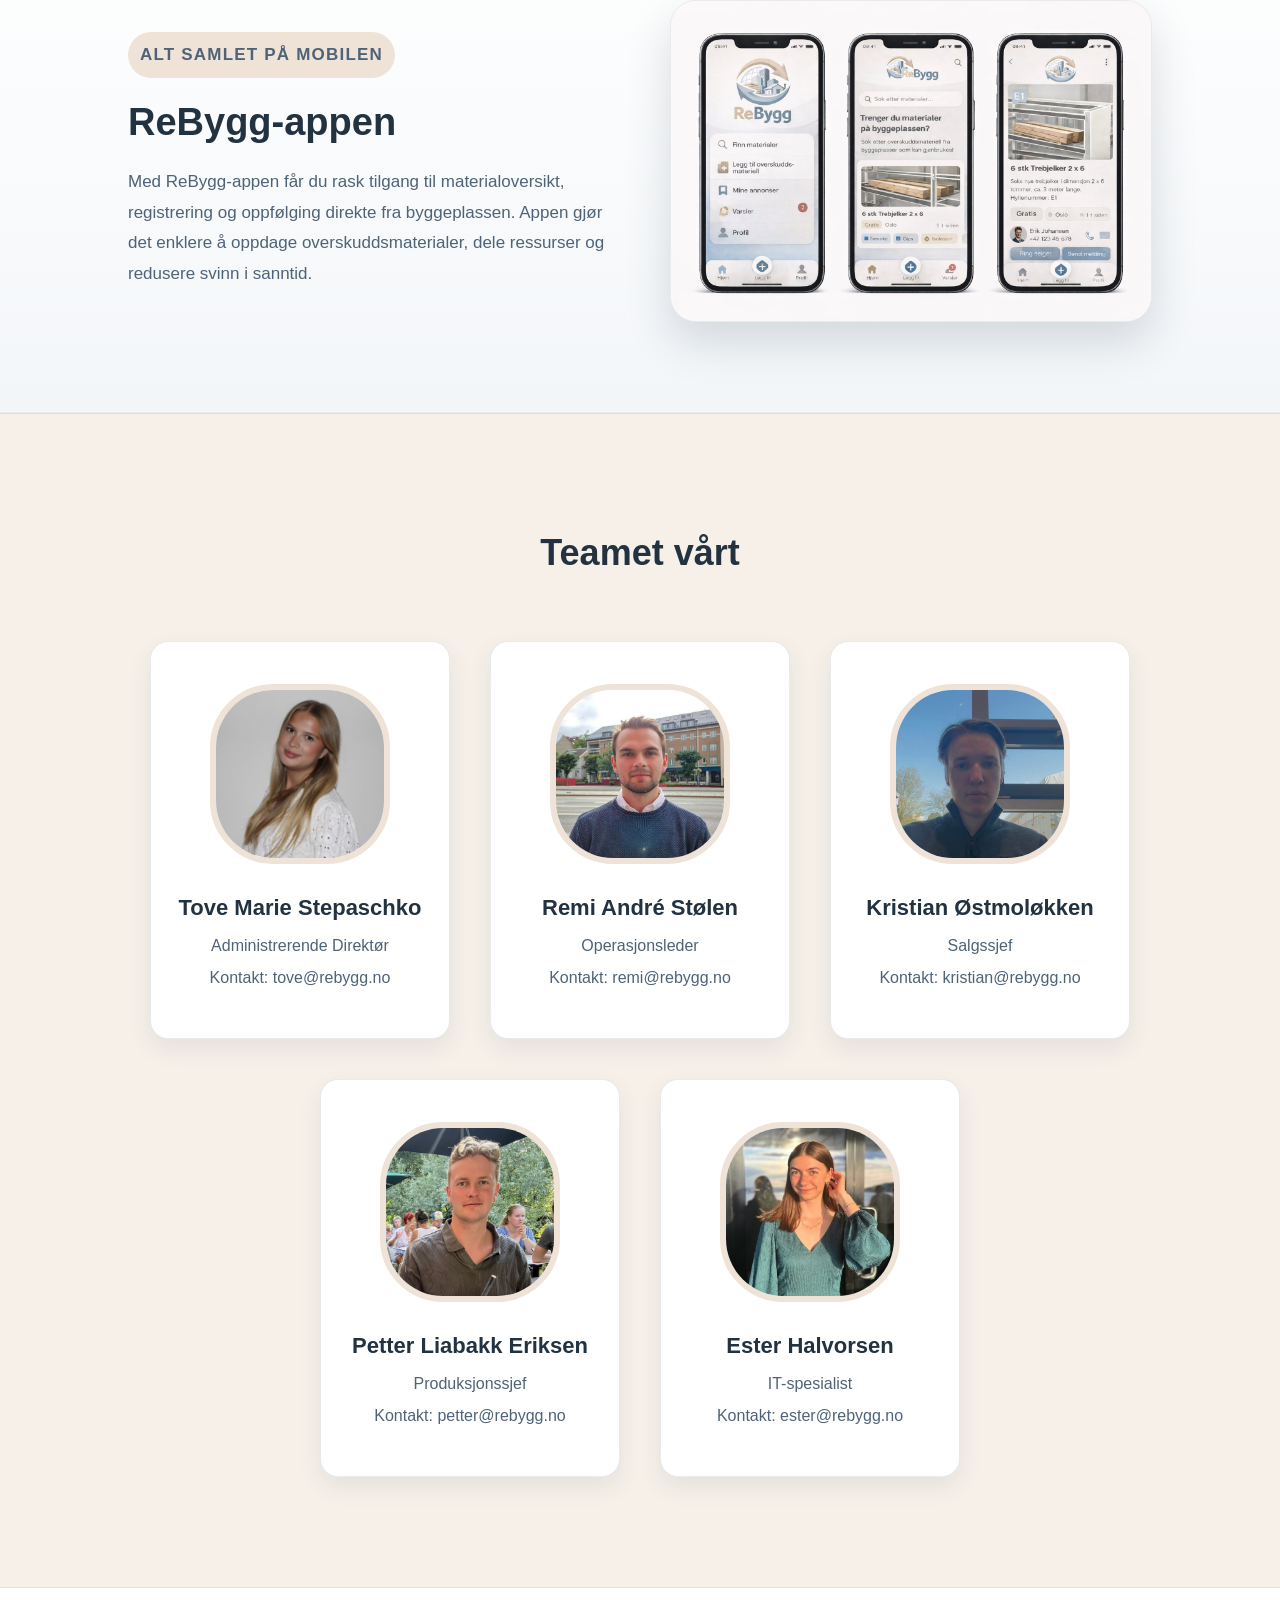
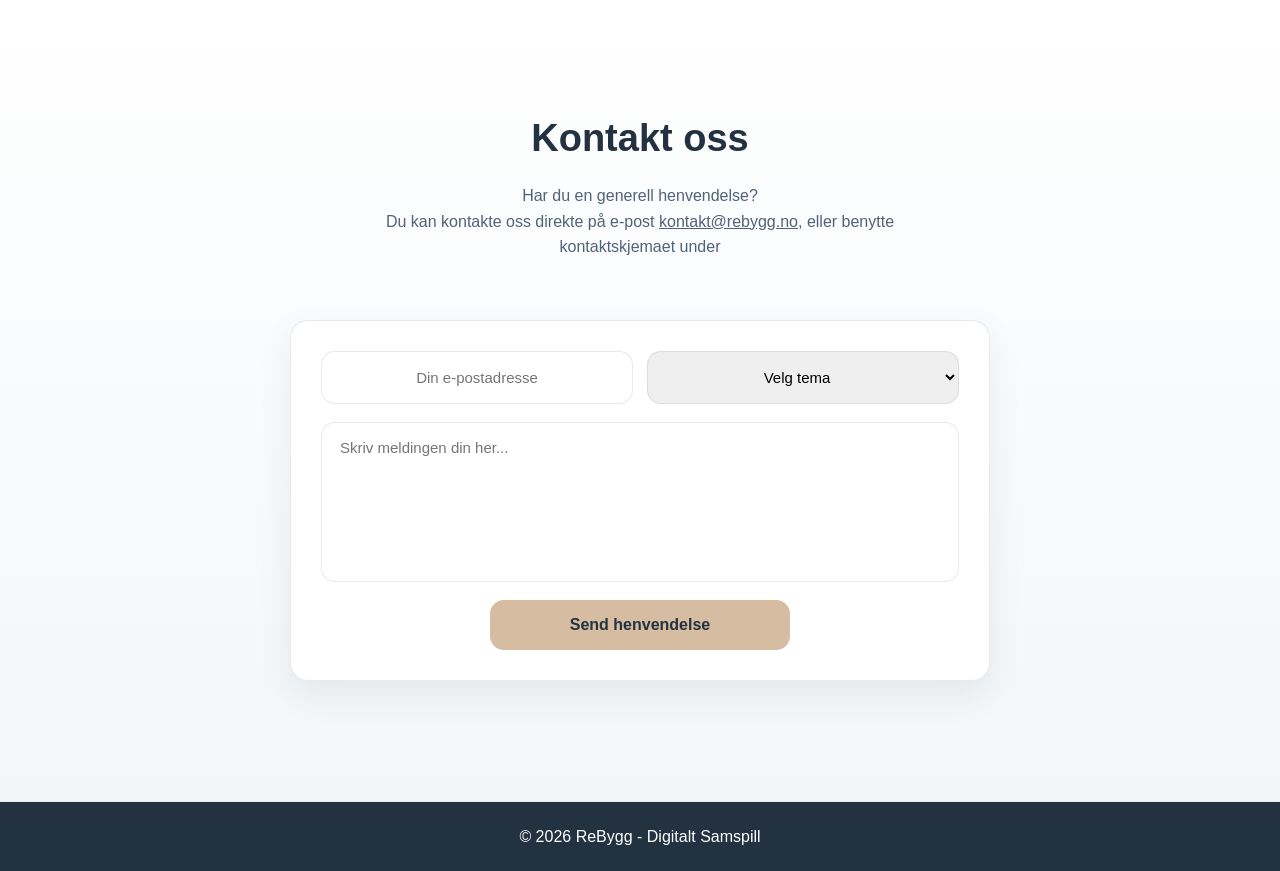
==== commit a49c1816: "finishing touches" ====
--- a/index.html
+++ b/index.html
@@ -39,7 +39,7 @@
                     <div class="carousel-slide"><img src="bilde1.jpg" alt="Bilde 1"></div>
                     <div class="carousel-slide"><img src="bilde2.avif" alt="Bilde 2"></div>
                     <div class="carousel-slide"><img src="bilde3.jpg" alt="Bilde 3"></div>
-                    <div class="carousel-slide"><img src="bilde4.png" alt="Bilde 4"></div>
+                    <div class="carousel-slide"><img src="app1.jpg" alt="Bilde 4"></div>
                     <div class="carousel-slide"><img src="bilde5.jpg" alt="Bilde 5"></div>
                     <div class="carousel-slide"><img src="bilde6.jpg" alt="Bilde 6"></div>
                     <div class="carousel-slide"><img src="bilde7.jpg" alt="Bilde 7"></div>
@@ -106,14 +106,14 @@
         </p>
 
         <!-- VIDEO CONTAINER -->
-        <div class="video-wrapper">
-            <iframe 
-                src="https://www.youtube.com/embed/dQw4w9WgXcQ" 
-                title="ReBygg presentasjon"
-                frameborder="0"
-                allowfullscreen>
-            </iframe>
-        </div>
+            <div class="video-wrapper">
+                <iframe 
+                    src="https://share.synthesia.io/embeds/videos/f4ac01fc-5abe-4761-a72e-0e3196ae1e1c"
+                    title="ReBygg presentasjon"
+                    frameborder="0"
+                    allowfullscreen>
+                </iframe>
+            </div>
     </div>
 </section>
 
@@ -123,42 +123,43 @@
 
         <div class="cards">
 
-            <!-- WHY -->
+            <!-- what -->
             <div class="card process-card">
                 <div class="card-img">
-                    <img src="undersokelse.png" alt="Bærekraft og materialsvinn">
-                </div>
-                <h3>HVORFOR</h3>
-                <p>
-                    Byggebransjen står for store mengder avfall, selv om mye av materialene er fullt brukbare.
-Gjennom dialog med næringslivet ser vi et tydelig behov for bedre oversikt.
-ReBygg-appen skal bidra til økt bærekraft og smartere ressursutnyttelse.
+                    <img src="litenapp.png" alt="Bærekraft og materialsvinn">
+                </div>
+                <h3>HVA</h3>
+                <p>
+                    ReBygg-appen gir full oversikt over overskuddsmaterialer på byggeplassen.
+                    Brukere kan registrere, finne og dele materialer, noe som reduserer svinn og kostnader.
                 </p>
             </div>
 
             <!-- HOW -->
             <div class="card process-card">
                 <div class="card-img">
-                    <img src="revit.jpg" alt="Revit og BIM modell">
-                </div>
-                <h3>HVORDAN</h3>
+                    <img src="undersokelse.png" alt="Revit og BIM modell">
+                </div>
+                <h3>HVORFOR</h3>
+                <p>
+                    Byggebransjen står for store mengder avfall, selv om mye av materialene er fullt brukbare.
+                    Gjennom dialog med næringslivet ser vi et tydelig behov for bedre oversikt.
+                    ReBygg-appen skal bidra til økt bærekraft og smartere ressursutnyttelse.
+                </p>
+            
+            </div>
+
+            <!-- why -->
+            <div class="card process-card">
+                <div class="card-img">
+                    <img src="revit.jpg" alt="ReBygg app">
+                </div>
+            <h3>HVORDAN</h3>
                 <p>
                     Løsningen er utviklet basert på innsikt fra byggebransjen gjennom spørreundersøkelser. 
                     Vi har brukt Revit for å modellere lagersystemet, og appen er utviklet for å fungere 
                     som en digital tvilling som gir bedre oversikt og digitalt samspill.
-                </p>
-            </div>
-
-            <!-- WHAT -->
-            <div class="card process-card">
-                <div class="card-img">
-                    <img src="litenapp.png" alt="ReBygg app">
-                </div>
-                <h3>HVA</h3>
-                <p>
-                    ReBygg-appen gir full oversikt over overskuddsmaterialer på byggeplassen.
-                    Brukere kan registrere, finne og dele materialer, noe som reduserer svinn og kostnader.
-                </p>
+                </p>    
             </div>
 
         </div>
@@ -179,7 +180,7 @@
         </div>
 
         <div class="app-image">
-            <img src="app.png" alt="Visning av ReBygg-appen">
+            <img src="app1.jpg" alt="Visning av ReBygg-appen">
         </div>
 
     </div>
@@ -208,14 +209,14 @@
                 </div>
 
                 <div class="team-card">
-                    <img src="kristian.jpg" alt="Kristian Østmoløkken">
+                    <img src="kristian1.jpg" alt="Kristian Østmoløkken">
                     <h3>Kristian Østmoløkken</h3>
                     <p>Salgssjef</p>
                     <p>Kontakt: kristian@rebygg.no</p>
                 </div>
 
                 <div class="team-card">
-                    <img src="profile-icon.jpg" alt="Petter Liabakk Eriksen">
+                    <img src="petter.jpg" alt="Petter Liabakk Eriksen">
                     <h3>Petter Liabakk Eriksen</h3>
                     <p>Produksjonssjef</p>
                     <p>Kontakt: petter@rebygg.no</p>
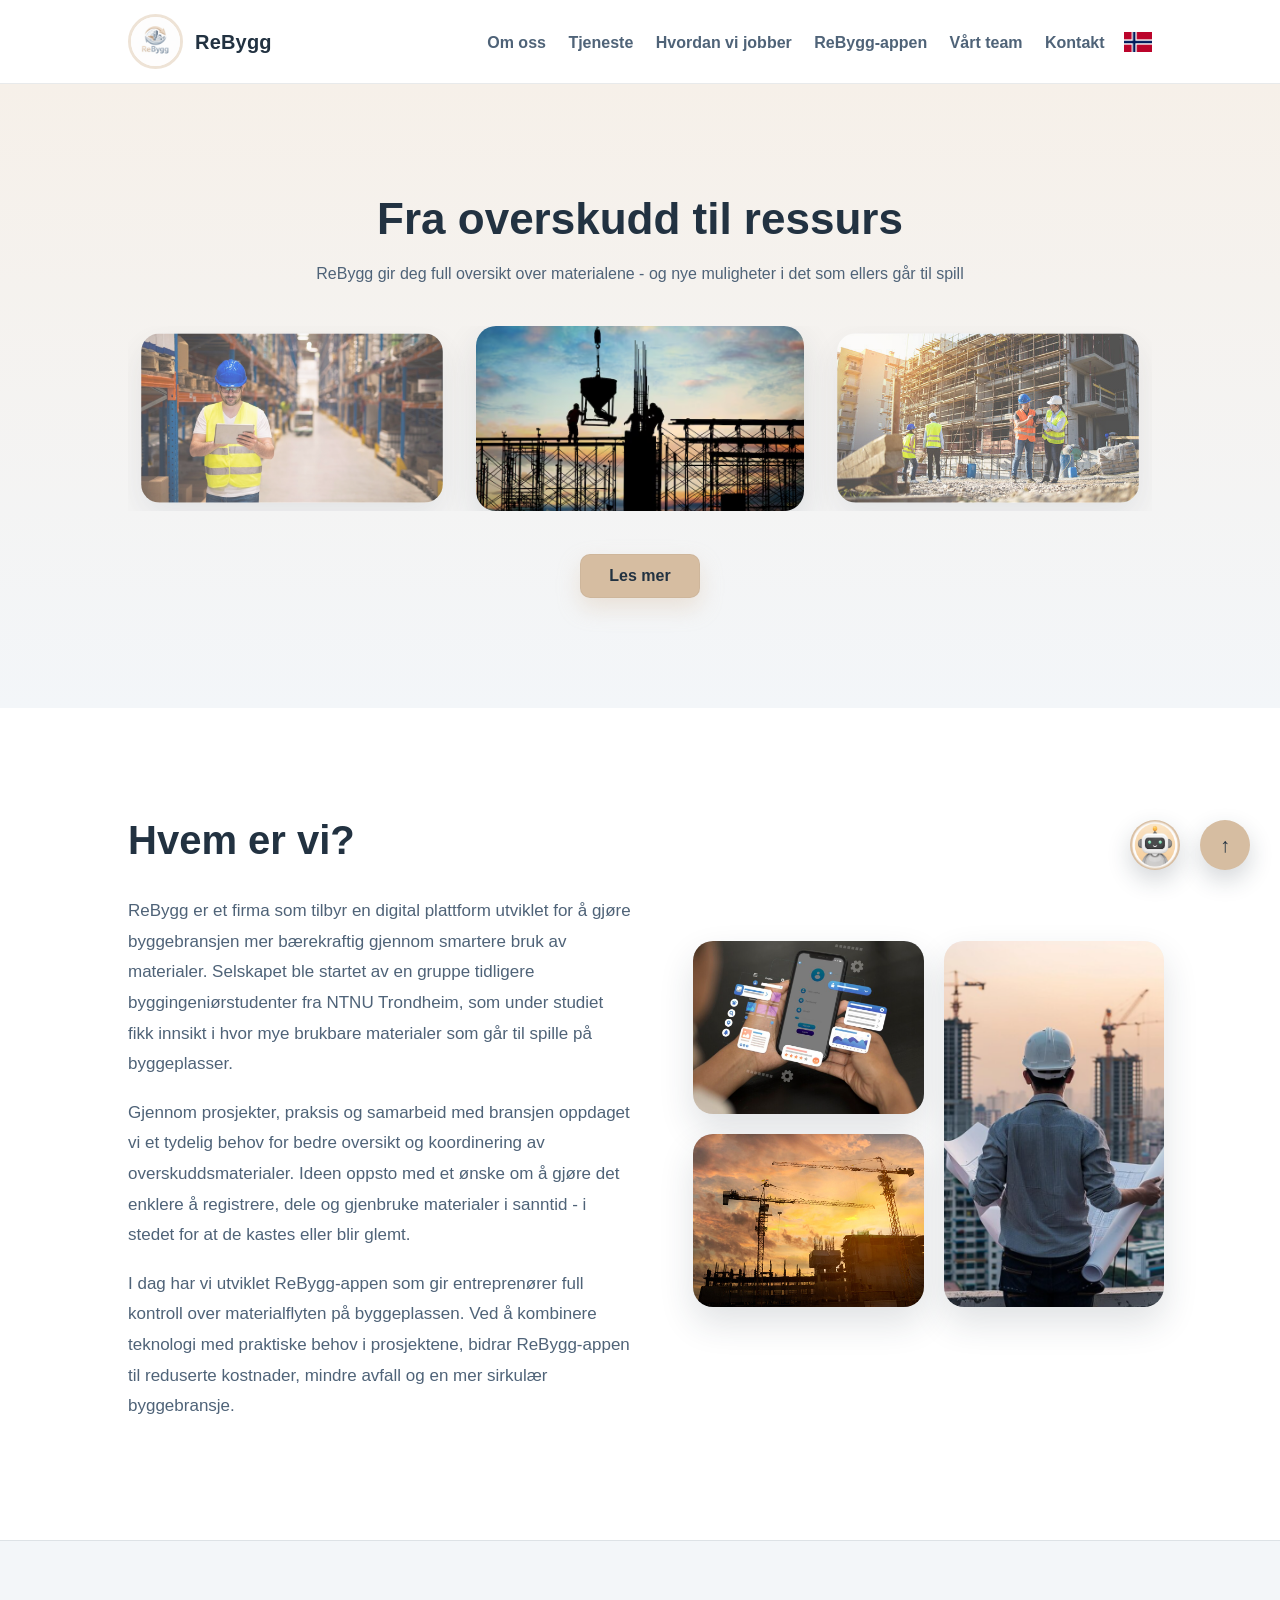
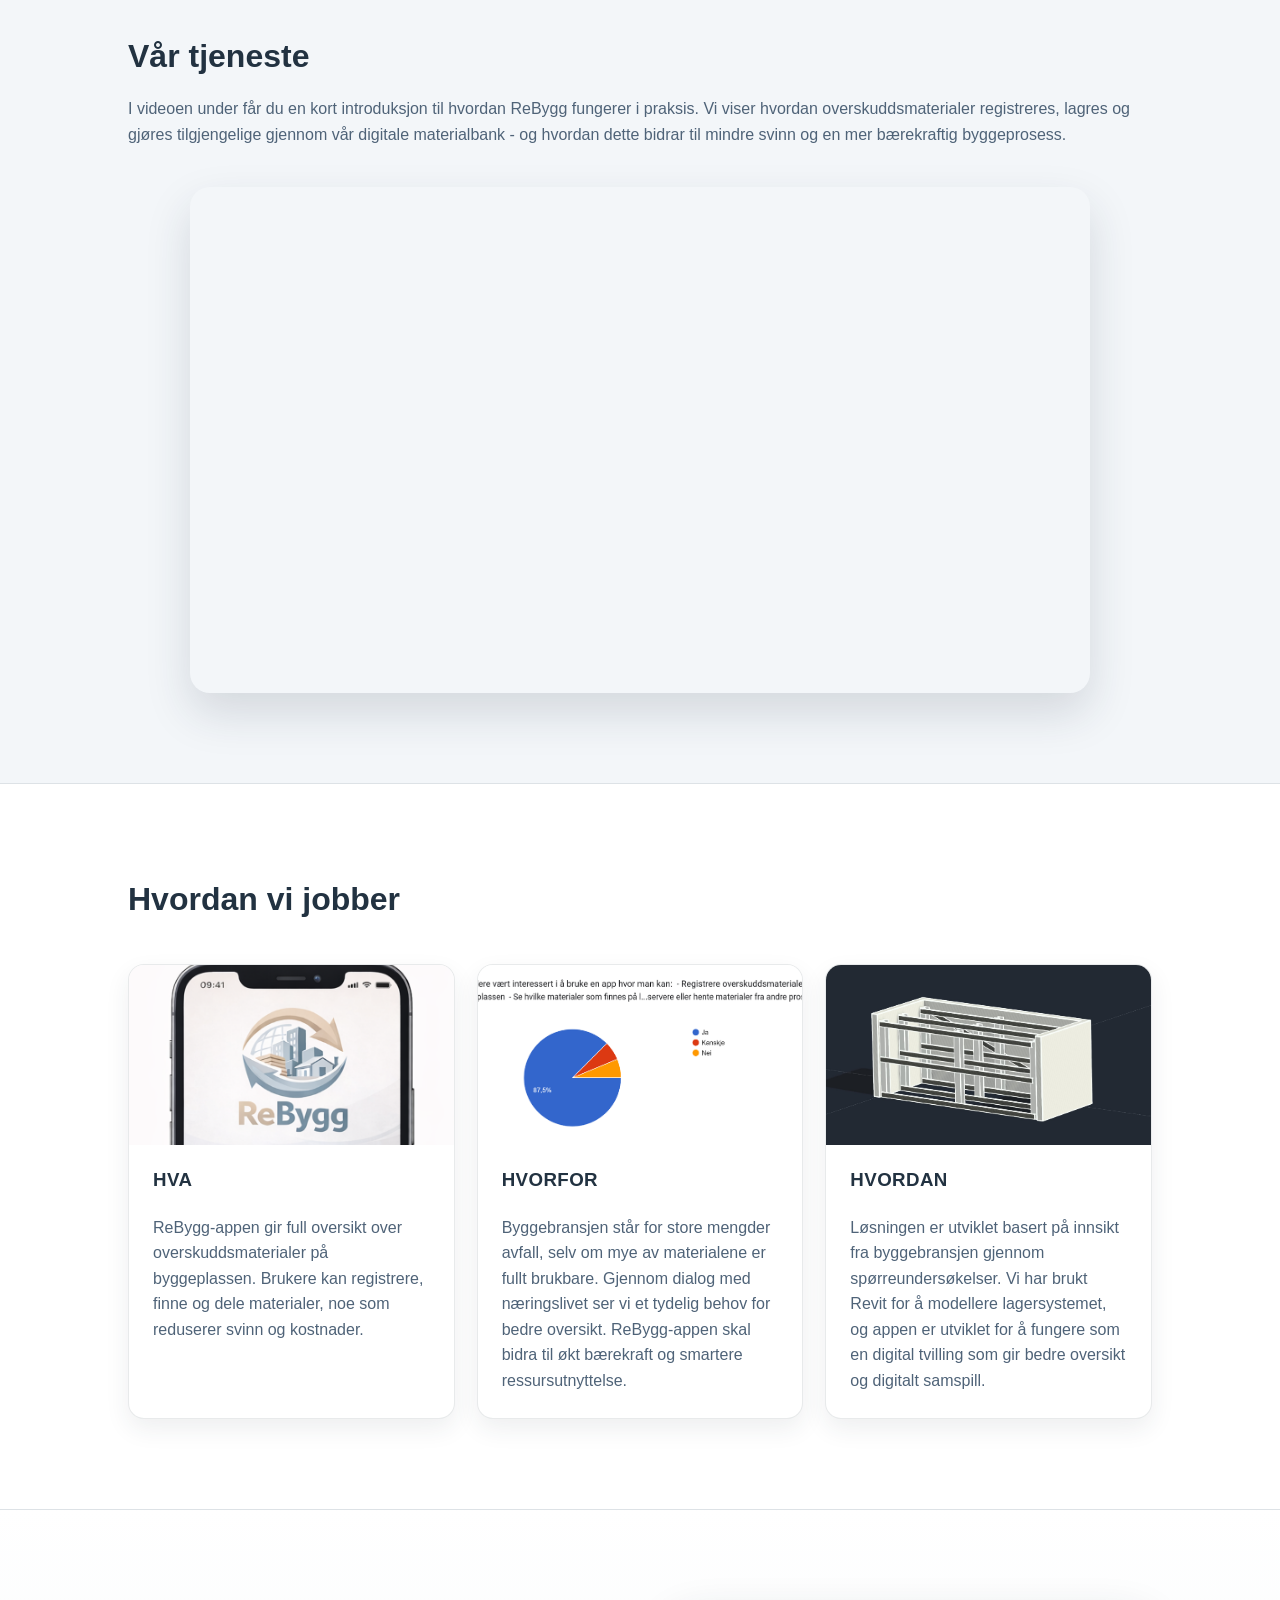
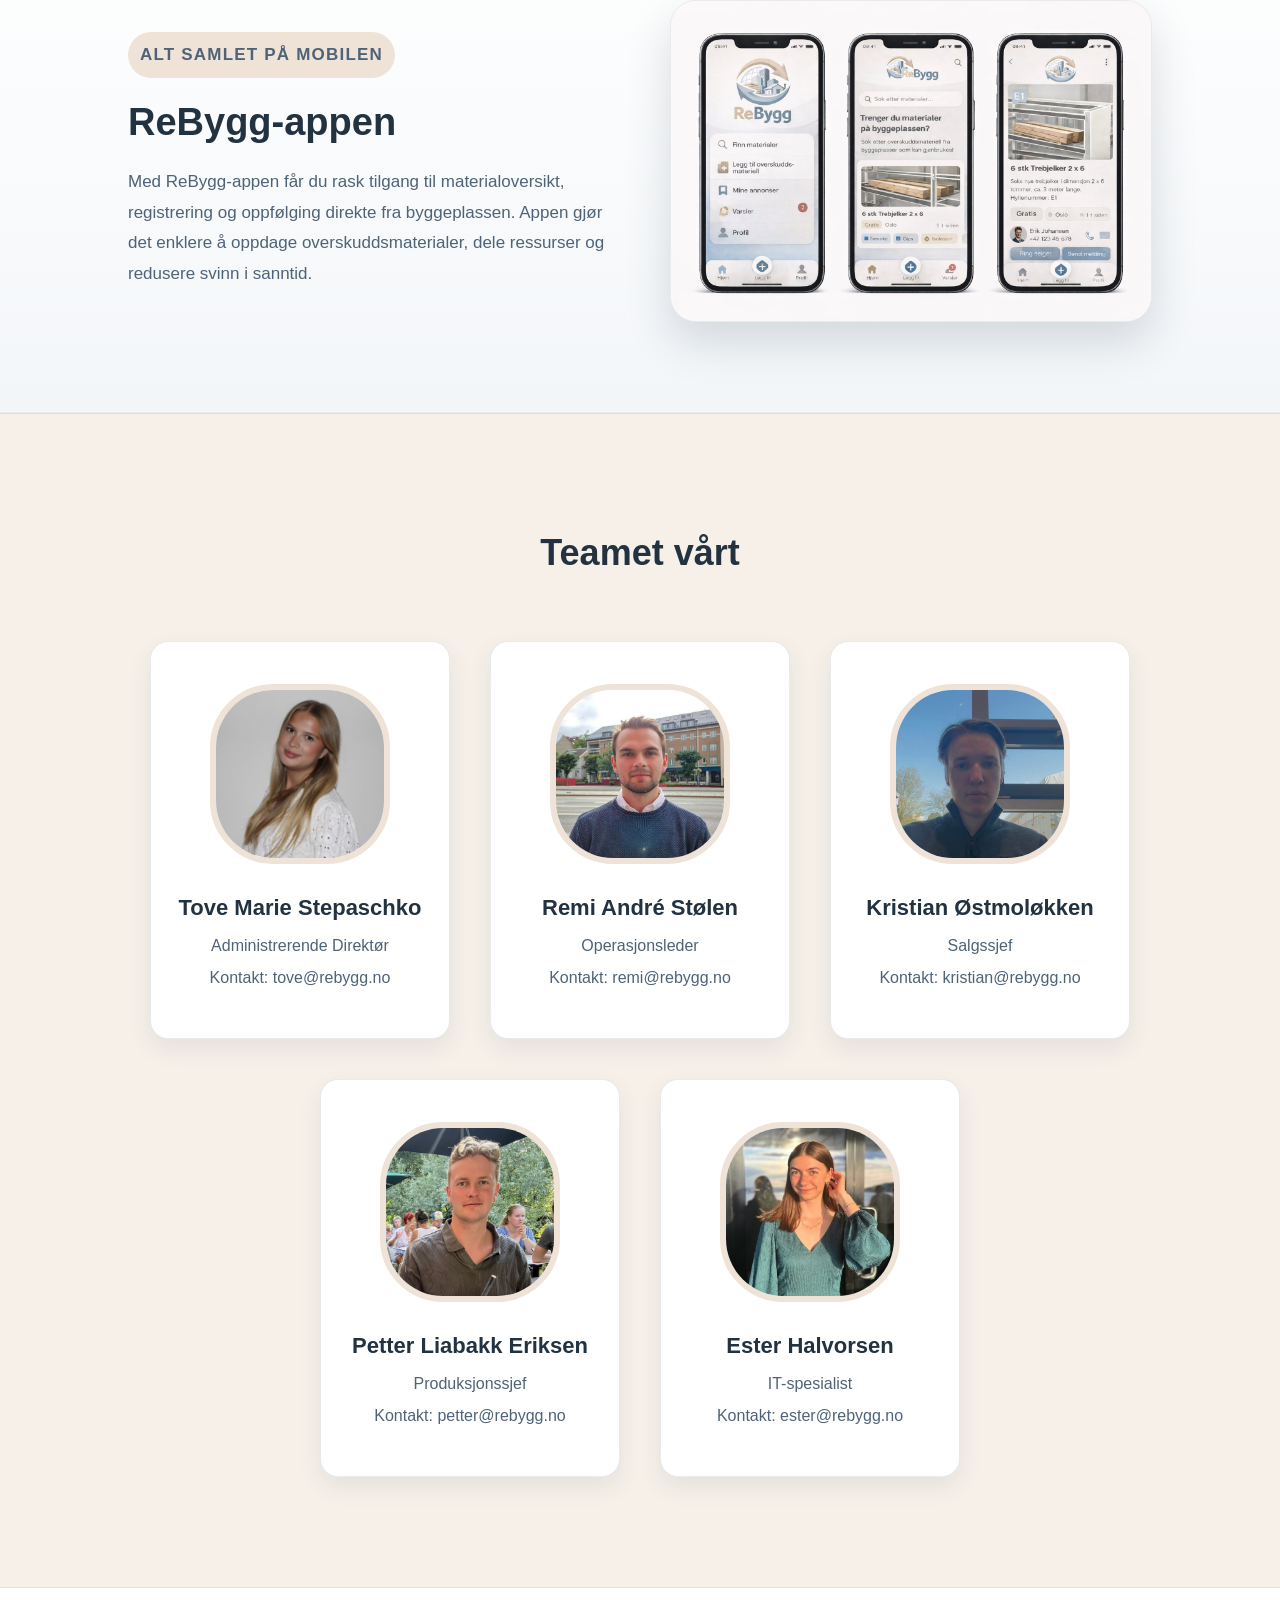
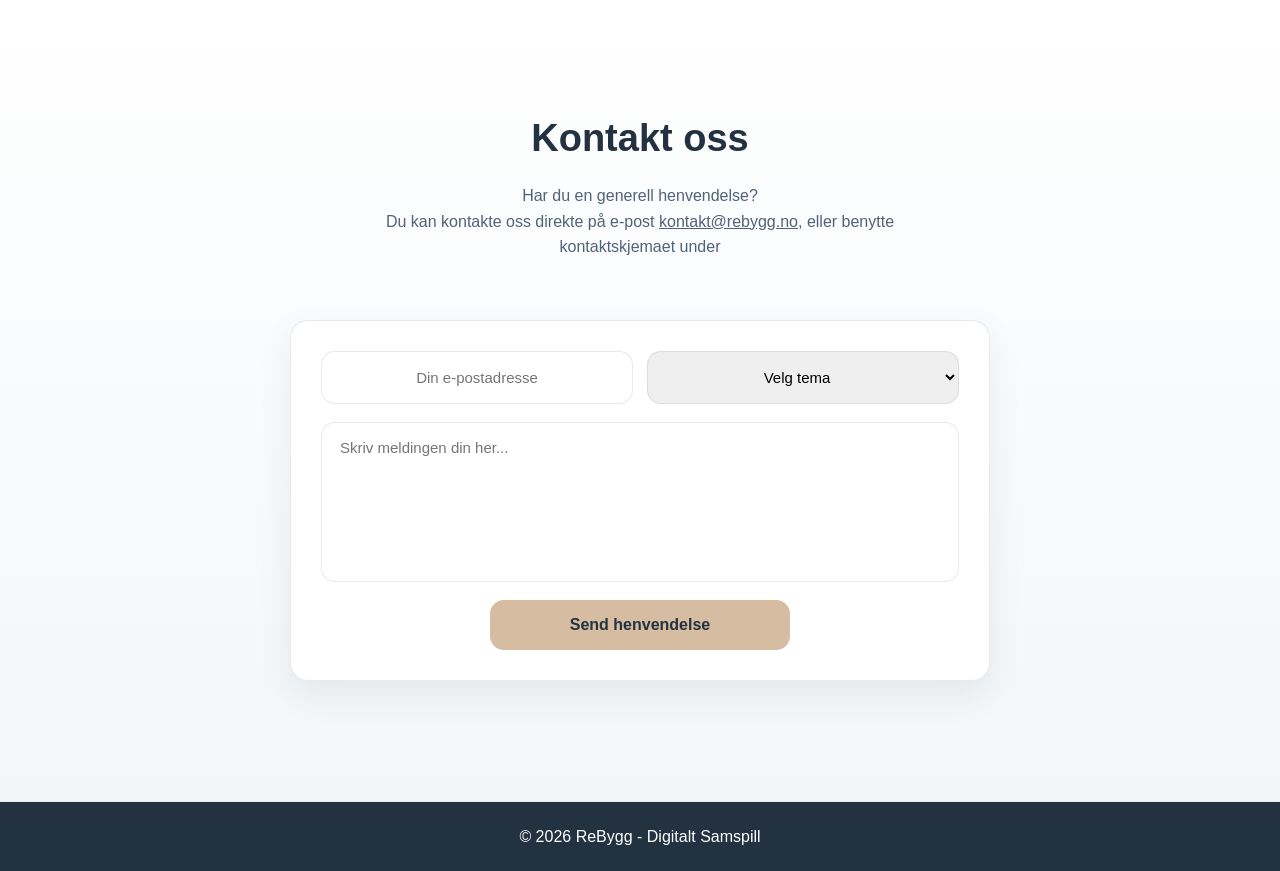
==== commit 42999321: "added an english version" ====
--- a/index.html
+++ b/index.html
@@ -25,6 +25,20 @@
                 <a href="#app">ReBygg-appen</a>
                 <a href="#team">Vårt team</a>
                 <a href="#contact">Kontakt</a>
+
+                <div class="lang-dropdown">
+                    <img src="norge.png" alt="Norsk" id="selectedFlag" class="lang-flag">
+
+                    <div class="lang-menu" id="langMenu">
+                        <a href="index.html">
+                            <img src="norge.png" alt="Norsk" class="lang-option">
+                        </a>
+                        <a href="indexeng.html">
+                            <img src="england1.png" alt="English" class="lang-option">
+                        </a>
+                    </div>
+                </div>
+
             </nav>
         </div>
     </header>
--- a/style.css
+++ b/style.css
@@ -1045,3 +1045,45 @@
 .alert-box button:hover{
   transform: translateY(-2px);
 }
+
+
+/*flagg*/
+
+.lang-dropdown {
+    position: relative;
+    display: inline-block;
+    margin-left: 15px;
+}
+
+.lang-flag {
+    width: 28px;
+    cursor: pointer;
+}
+
+.lang-menu {
+    display: none;
+    position: absolute;
+    top: 35px;
+    right: 0;
+    background: white;
+    border: 1px solid #ccc;
+    border-radius: 6px;
+    padding: 5px;
+    flex-direction: column;
+    gap: 5px;
+    z-index: 1000;
+}
+
+.lang-menu img {
+    width: 28px;
+    cursor: pointer;
+}
+
+.lang-menu img:hover {
+    transform: scale(1.1);
+}
+
+.lang-flag {
+    position: relative;
+    top: 4px; /* juster denne */
+}
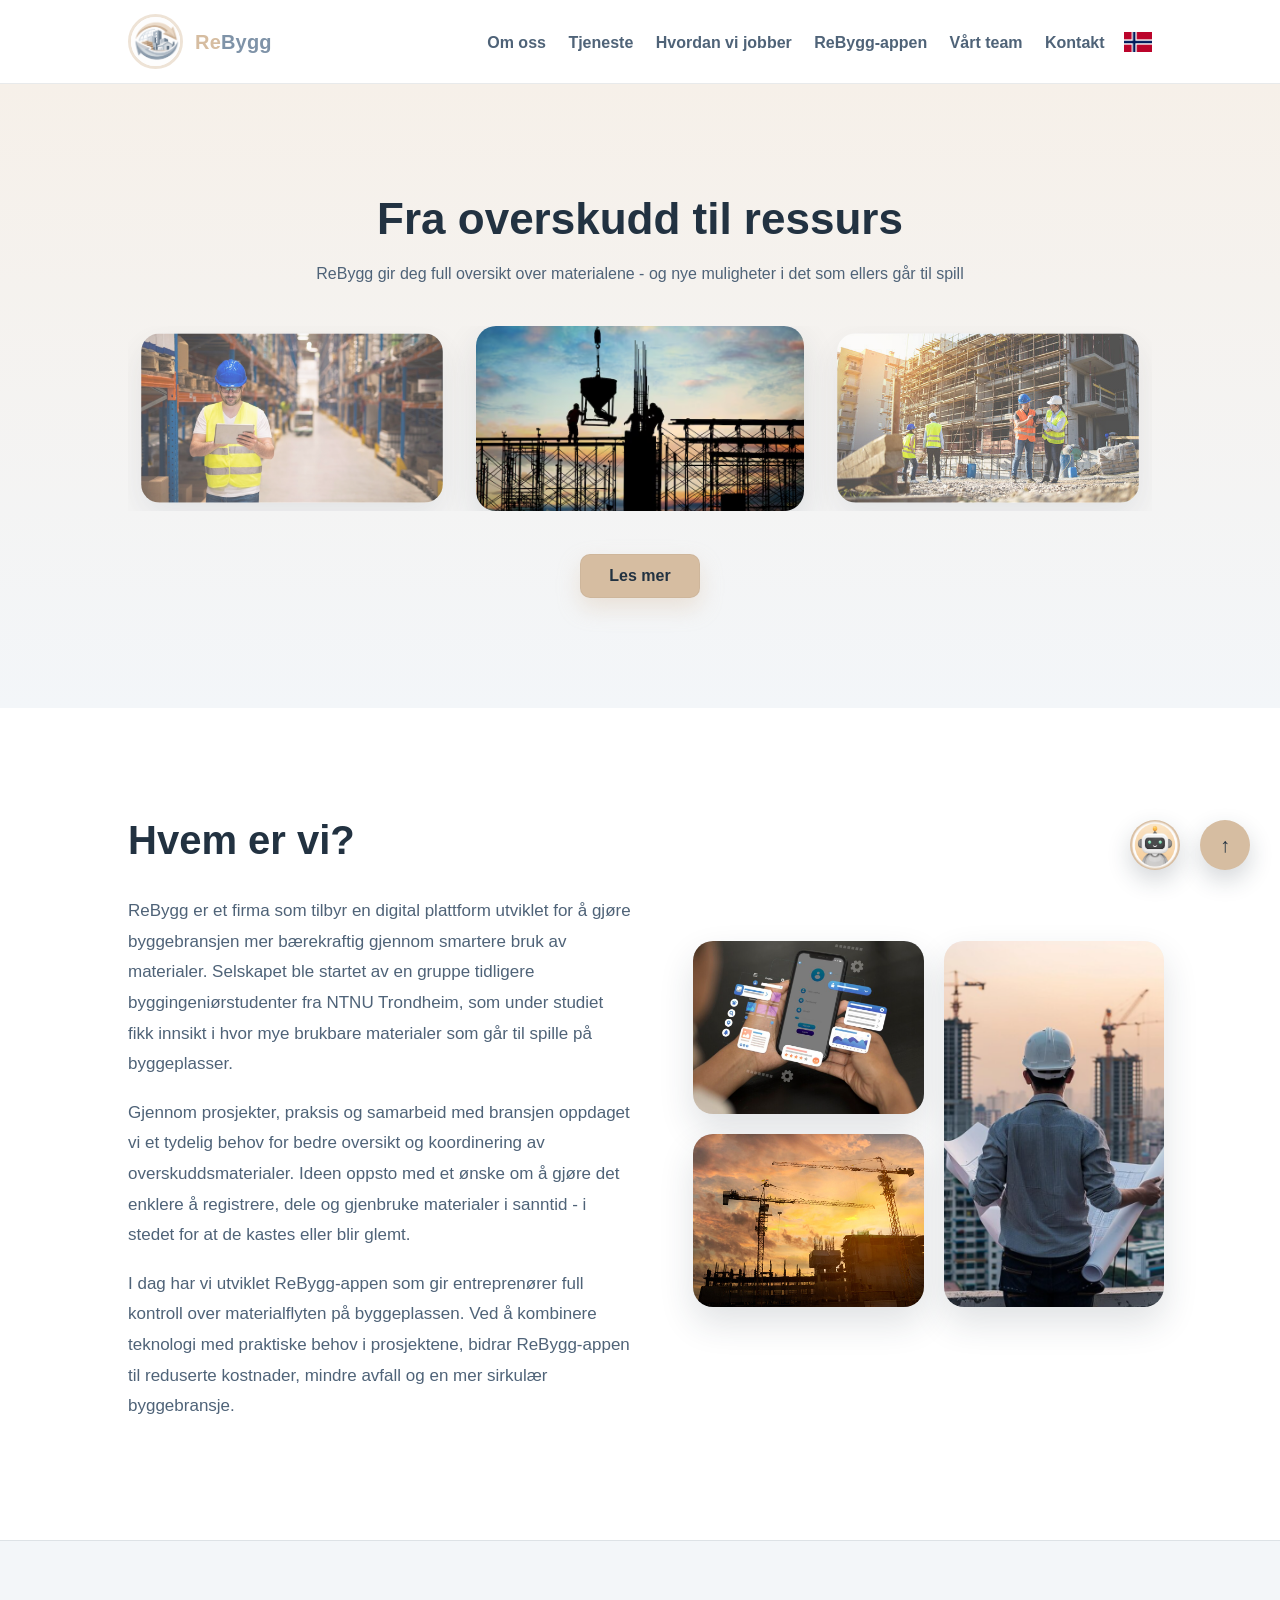
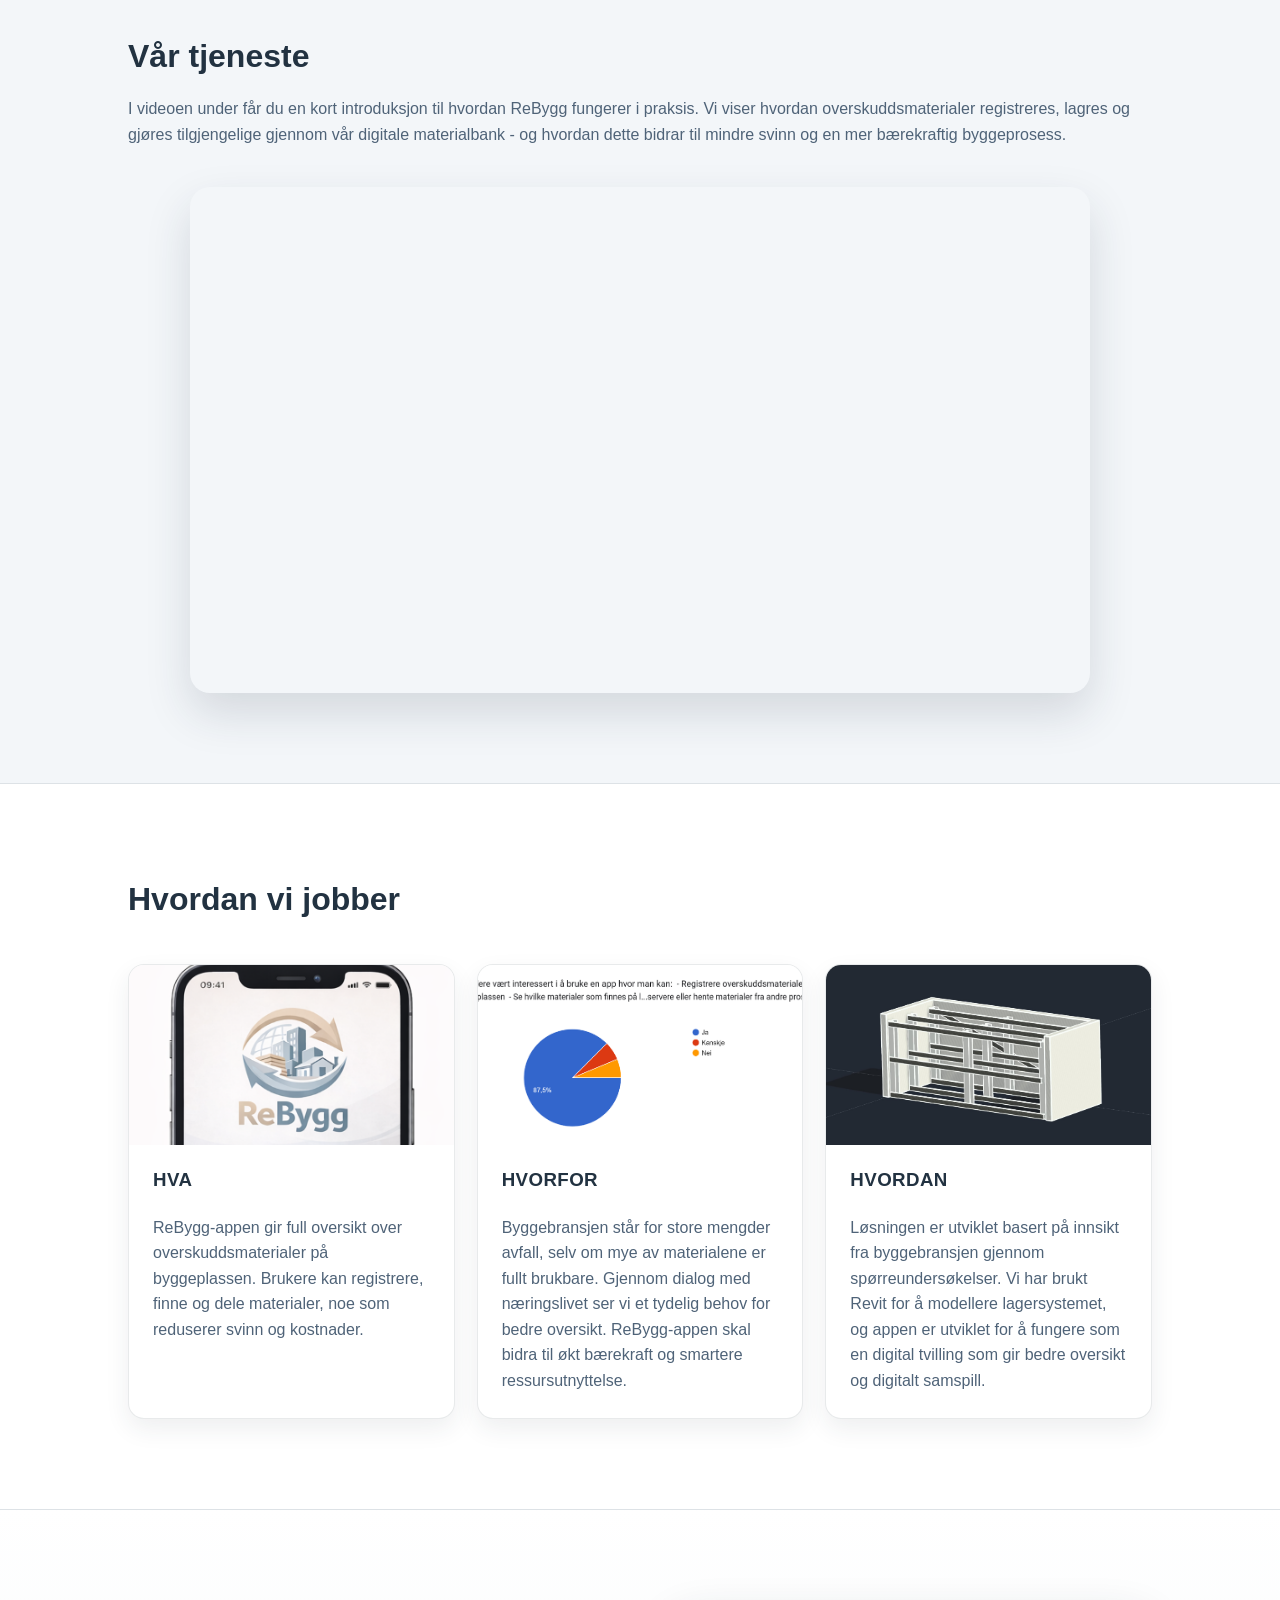
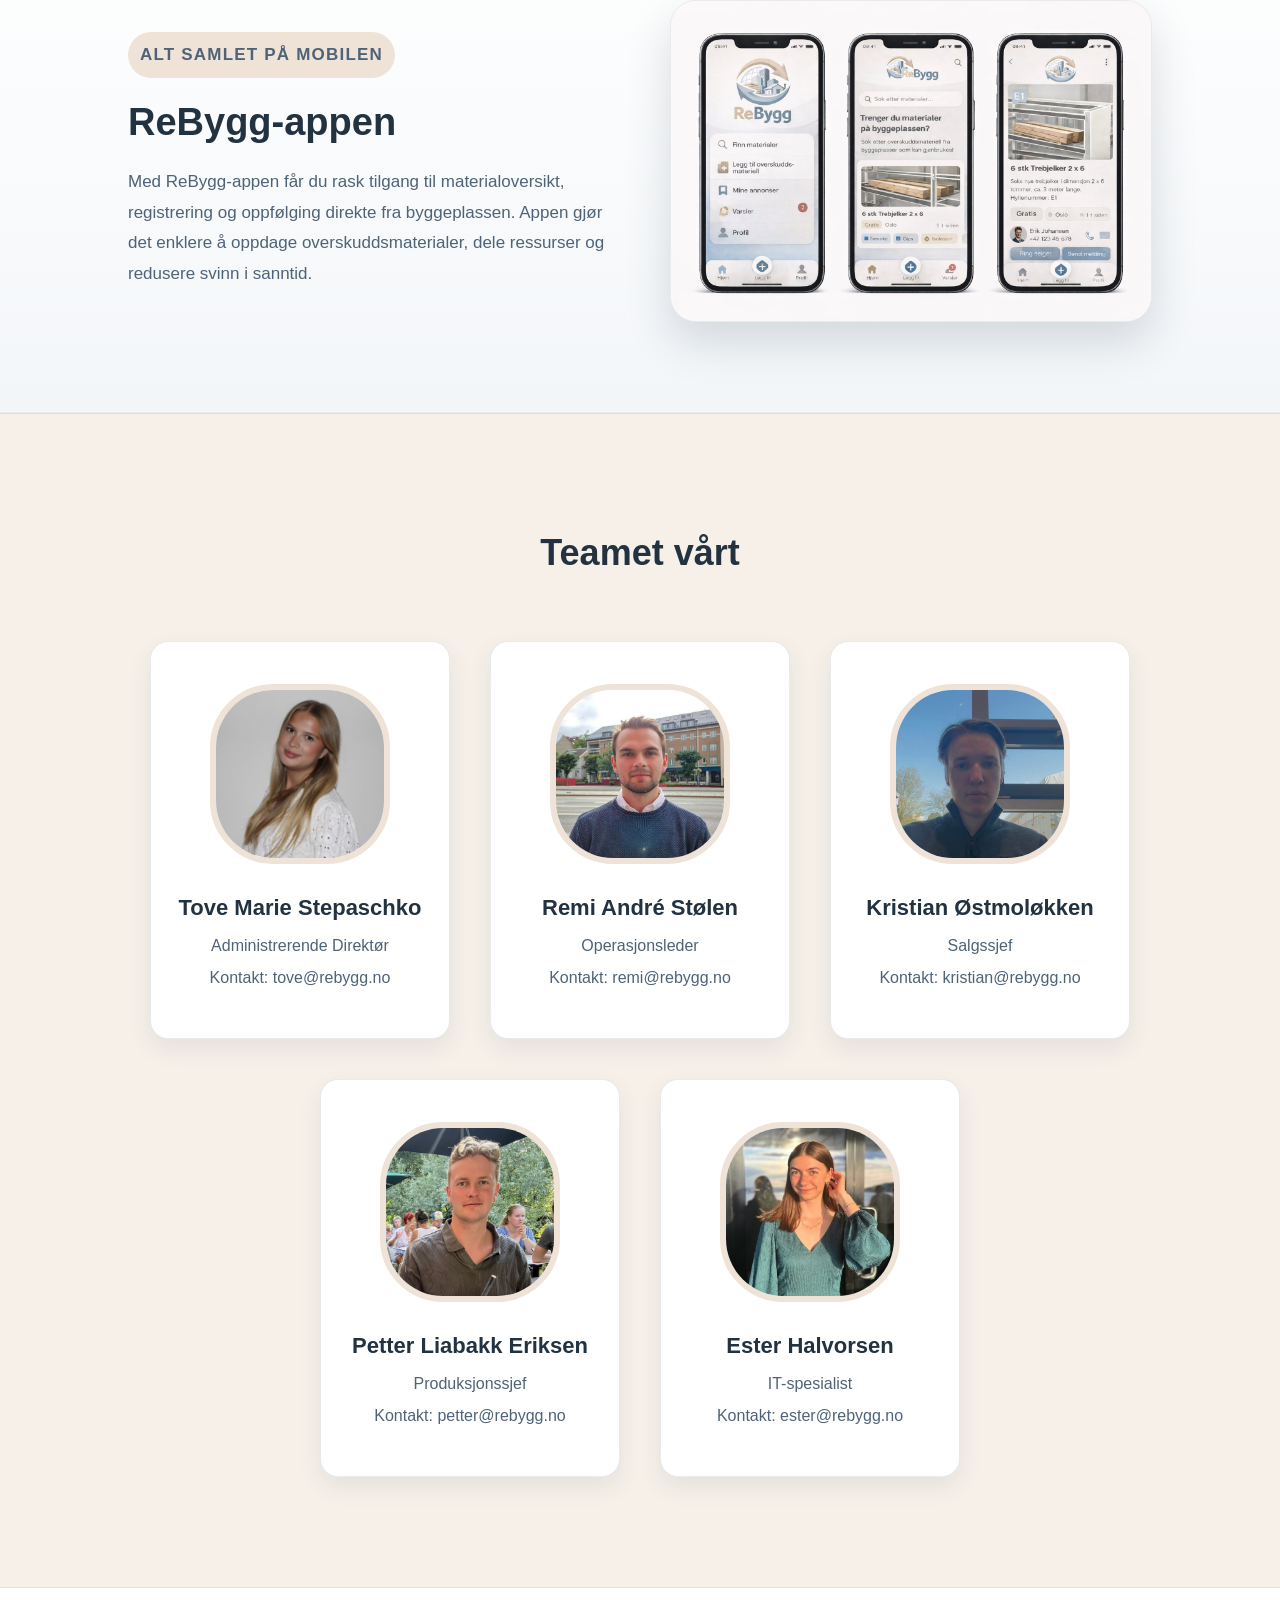
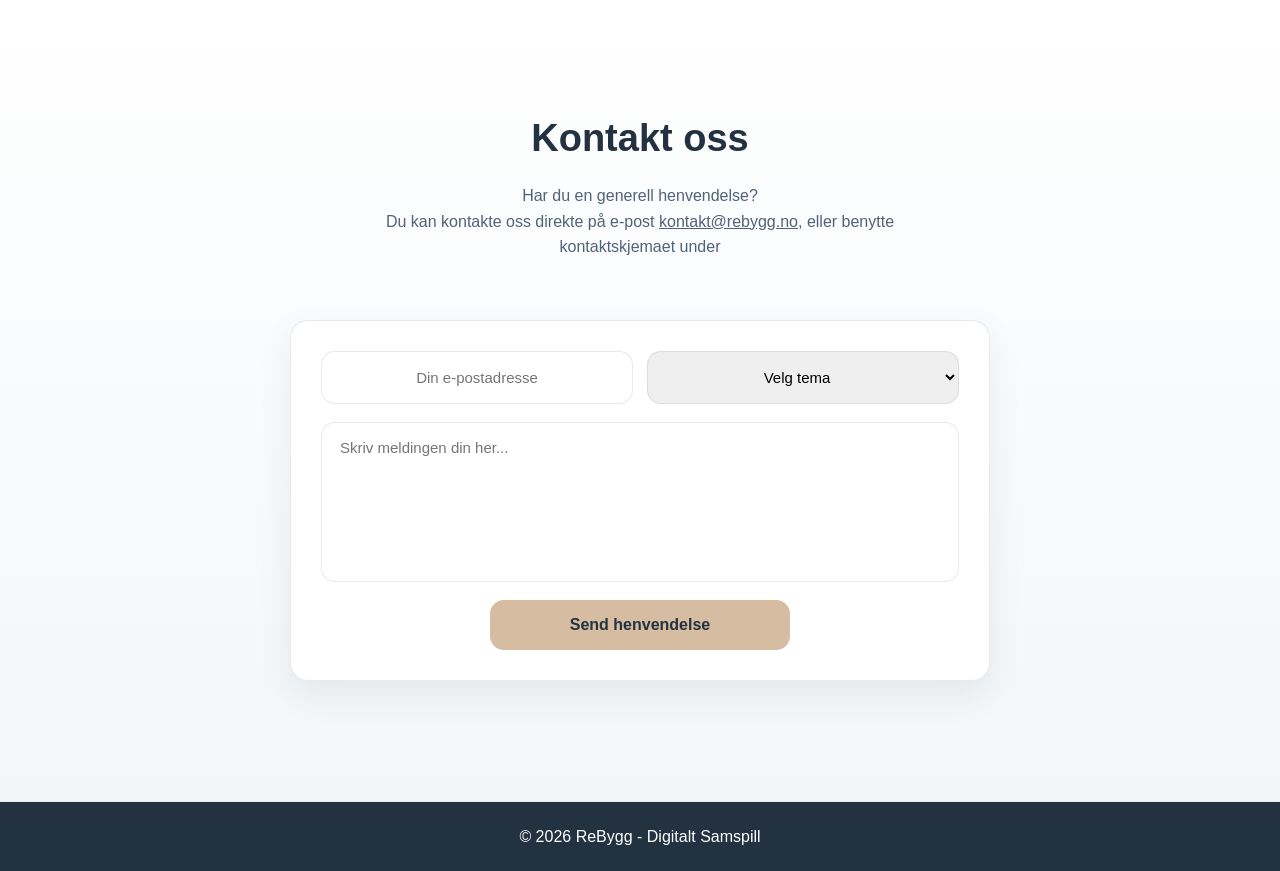
==== commit 7acd5385: "last changes" ====
--- a/index.html
+++ b/index.html
@@ -14,9 +14,12 @@
             
             <!-- LOGO -->
             <a href="#" class="logo">
-                <img src="logo.png" alt="ReBygg logo" class="logo-img">
-                <span class="logo-text">ReBygg</span>
-            </a>
+                <img src="logo7.PNG" alt="ReBygg logo" class="logo-img" title="Logo generert av ChatGPT">
+                <span class="logo-text">
+                    <span style="color:#d6bda1;">Re</span><span style="color:#7f93a8;">Bygg</span>
+                </span>
+            
+
 
             <nav>
                 <a href="#about">Om oss</a>
@@ -27,14 +30,14 @@
                 <a href="#contact">Kontakt</a>
 
                 <div class="lang-dropdown">
-                    <img src="norge.png" alt="Norsk" id="selectedFlag" class="lang-flag">
+                    <img src="norge.png" alt="Norsk" id="selectedFlag" class="lang-flag" title="Bilde hentet fra: snl.no">
 
                     <div class="lang-menu" id="langMenu">
                         <a href="index.html">
-                            <img src="norge.png" alt="Norsk" class="lang-option">
+                            <img src="norge.png" alt="Norsk" class="lang-option" title="Bilde hentet fra: snl.no">
                         </a>
                         <a href="indexeng.html">
-                            <img src="england1.png" alt="English" class="lang-option">
+                            <img src="england1.png" alt="English" class="lang-option" title="Bilde hentet fra: uxwing.com">
                         </a>
                     </div>
                 </div>
@@ -50,16 +53,16 @@
             
            <div class="carousel">
                 <div class="carousel-track">
-                    <div class="carousel-slide"><img src="bilde1.jpg" alt="Bilde 1"></div>
-                    <div class="carousel-slide"><img src="bilde2.avif" alt="Bilde 2"></div>
-                    <div class="carousel-slide"><img src="bilde3.jpg" alt="Bilde 3"></div>
-                    <div class="carousel-slide"><img src="app1.jpg" alt="Bilde 4"></div>
-                    <div class="carousel-slide"><img src="bilde5.jpg" alt="Bilde 5"></div>
-                    <div class="carousel-slide"><img src="bilde6.jpg" alt="Bilde 6"></div>
-                    <div class="carousel-slide"><img src="bilde7.jpg" alt="Bilde 7"></div>
-                    <div class="carousel-slide"><img src="bilde8.jpg" alt="Bilde 8"></div>
-                    <div class="carousel-slide"><img src="bilde9.jpg" alt="Bilde 9"></div>
-                    <div class="carousel-slide"><img src="bilde10.png" alt="Bilde 10"></div>
+                    <div class="carousel-slide"><img src="bilde1.jpg" alt="Bilde 1" title="Bilde hentet fra: istockphoto.com"></div>
+                    <div class="carousel-slide"><img src="bilde2.avif" alt="Bilde 2" title="Bilde hentet fra: istockphoto.com"></div>
+                    <div class="carousel-slide"><img src="bilde3.jpg" alt="Bilde 3" title="Bilde hentet fra: istockphoto.com"></div>
+                    <div class="carousel-slide"><img src="app1.jpg" alt="Bilde 4" title="Bilde generert av ChatGPT"></div>
+                    <div class="carousel-slide"><img src="bilde5.jpg" alt="Bilde 5" title="Bilde hentet fra: stock.adobe.com"></div>
+                    <div class="carousel-slide"><img src="bilde6.jpg" alt="Bilde 6" title="Skjermbilde av egenlaget modell i Revit"></div>
+                    <div class="carousel-slide"><img src="bilde7.jpg" alt="Bilde 7" title="Bilde hentet fra: istockphoto.com"></div>
+                    <div class="carousel-slide"><img src="bilde8.jpg" alt="Bilde 8" title="Bilde hentet fra: istockphoto.com"></div>
+                    <div class="carousel-slide"><img src="bilde9.jpg" alt="Bilde 9" title="Bilde hentet fra: dailymail.co.uk"></div>
+                    <div class="carousel-slide"><img src="bilde10.png" alt="Bilde 10" title="Bilde hentet fra: unsplash.com"></div>
                 </div>
             </div>
 
@@ -96,15 +99,15 @@
 
             <div class="about-images">
                 <div class="about-img about-img-1">
-                    <img src="hvemervi1.png" alt="ReBygg prosjektbilde 1">
+                    <img src="hvemervi1.png" alt="ReBygg prosjektbilde 1" title="Bilde hentet fra: freepik.com">
                 </div>
 
                 <div class="about-img about-img-2">
-                    <img src="hvemervi5.jpg" alt="ReBygg prosjektbilde 2">
+                    <img src="hvemervi5.jpg" alt="ReBygg prosjektbilde 2" title="Bilde hentet fra: istockphoto.com">
                 </div>
 
                 <div class="about-img about-img-3">
-                    <img src="hvemervi3.png" alt="ReBygg prosjektbilde 3">
+                    <img src="hvemervi3.png" alt="ReBygg prosjektbilde 3" title="Bilde generert av deepai.org">
                 </div>
             </div>
 
@@ -123,7 +126,7 @@
             <div class="video-wrapper">
                 <iframe 
                     src="https://share.synthesia.io/embeds/videos/f4ac01fc-5abe-4761-a72e-0e3196ae1e1c"
-                    title="ReBygg presentasjon"
+                    title="Video generert av synthesia"
                     frameborder="0"
                     allowfullscreen>
                 </iframe>
@@ -140,7 +143,7 @@
             <!-- what -->
             <div class="card process-card">
                 <div class="card-img">
-                    <img src="litenapp.png" alt="Bærekraft og materialsvinn">
+                    <img src="litenapp.png" alt="Bærekraft og materialsvinn" title="Bilde generert av ChatGPT">
                 </div>
                 <h3>HVA</h3>
                 <p>
@@ -152,7 +155,7 @@
             <!-- HOW -->
             <div class="card process-card">
                 <div class="card-img">
-                    <img src="undersokelse.png" alt="Revit og BIM modell">
+                    <img src="undersokelse.png" alt="Revit og BIM modell" title="Skjermbilde av undersøkelse gjennom Google-forms">
                 </div>
                 <h3>HVORFOR</h3>
                 <p>
@@ -166,7 +169,7 @@
             <!-- why -->
             <div class="card process-card">
                 <div class="card-img">
-                    <img src="revit.jpg" alt="ReBygg app">
+                    <img src="bilde6.jpg" alt="ReBygg app" title="Skjermbilde av egenlaget modell i Revit">
                 </div>
             <h3>HVORDAN</h3>
                 <p>
@@ -194,7 +197,7 @@
         </div>
 
         <div class="app-image">
-            <img src="app1.jpg" alt="Visning av ReBygg-appen">
+            <img src="app1.jpg" alt="Visning av ReBygg-appen" title="Bilde generert av ChatGPT">
         </div>
 
     </div>
@@ -300,7 +303,7 @@
     </footer>
 
 <button id="chatBtn" class="chat-btn">
-    <img src="chatbot3.png" alt="Chat">
+    <img src="chatbot3.png" alt="Chat" title="Bilde generert av ChatGPT">
 </button>
 
 <div id="chatBox" class="chat-box">
--- a/style.css
+++ b/style.css
@@ -1068,9 +1068,13 @@
     background: white;
     border: 1px solid #ccc;
     border-radius: 6px;
-    padding: 5px;
+    padding: 7px;
+
+    display: none;
     flex-direction: column;
-    gap: 5px;
+    align-items: center; /* 🔥 dette fikser midtstilling */
+    gap: 6px;
+
     z-index: 1000;
 }
 
@@ -1086,4 +1090,5 @@
 .lang-flag {
     position: relative;
     top: 4px; /* juster denne */
-}+}
+
